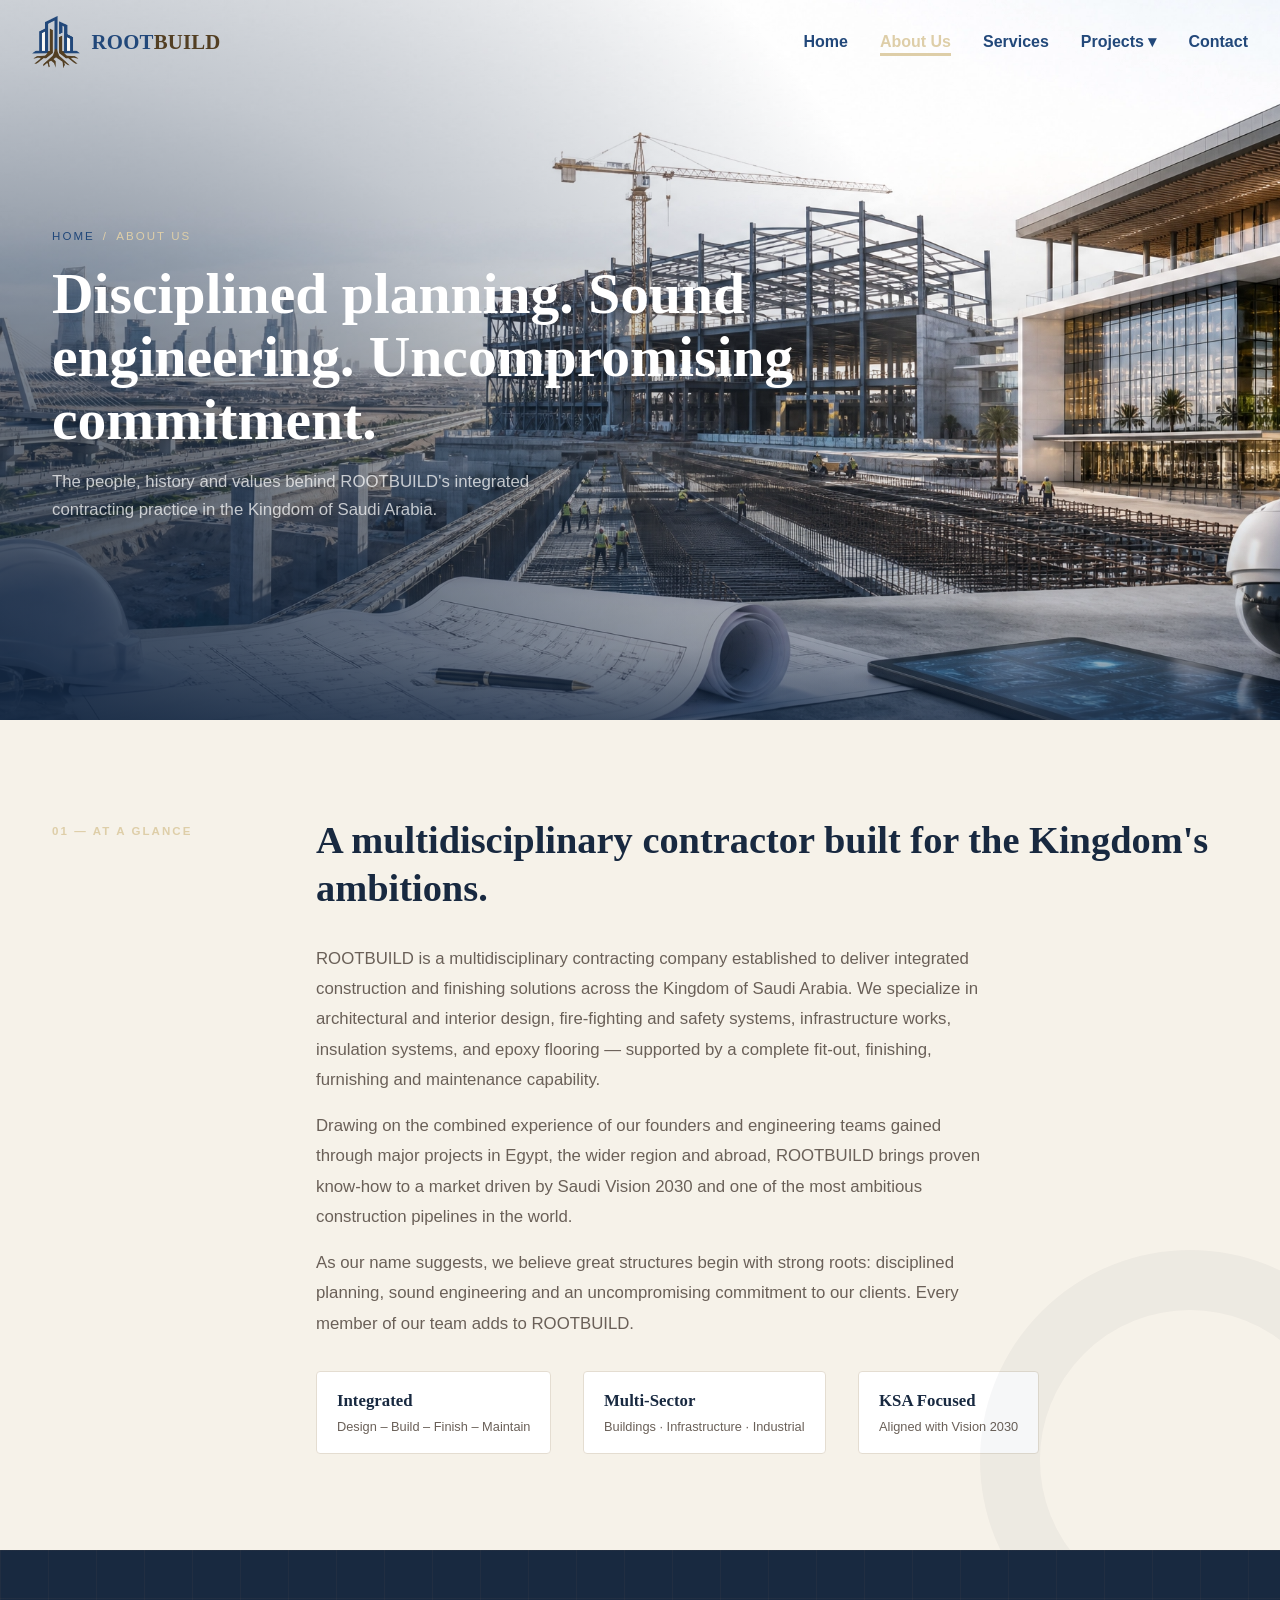
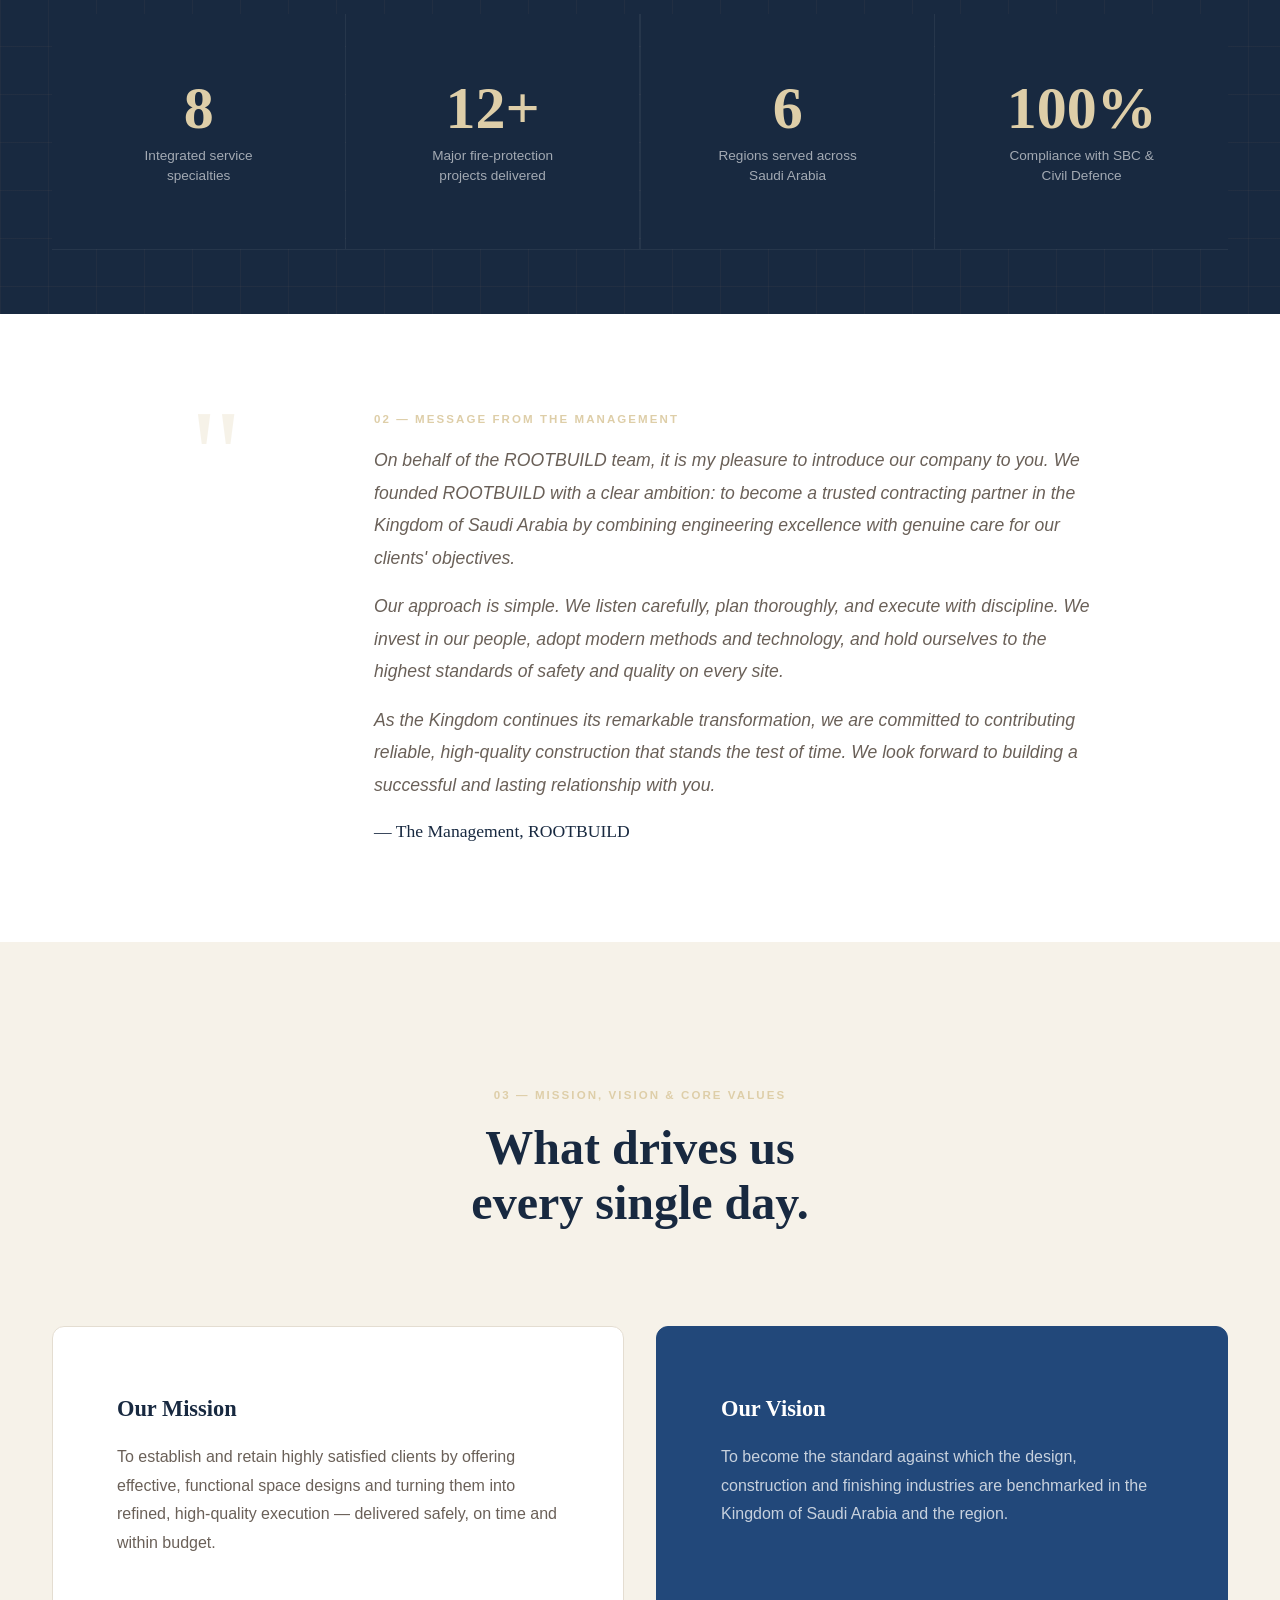
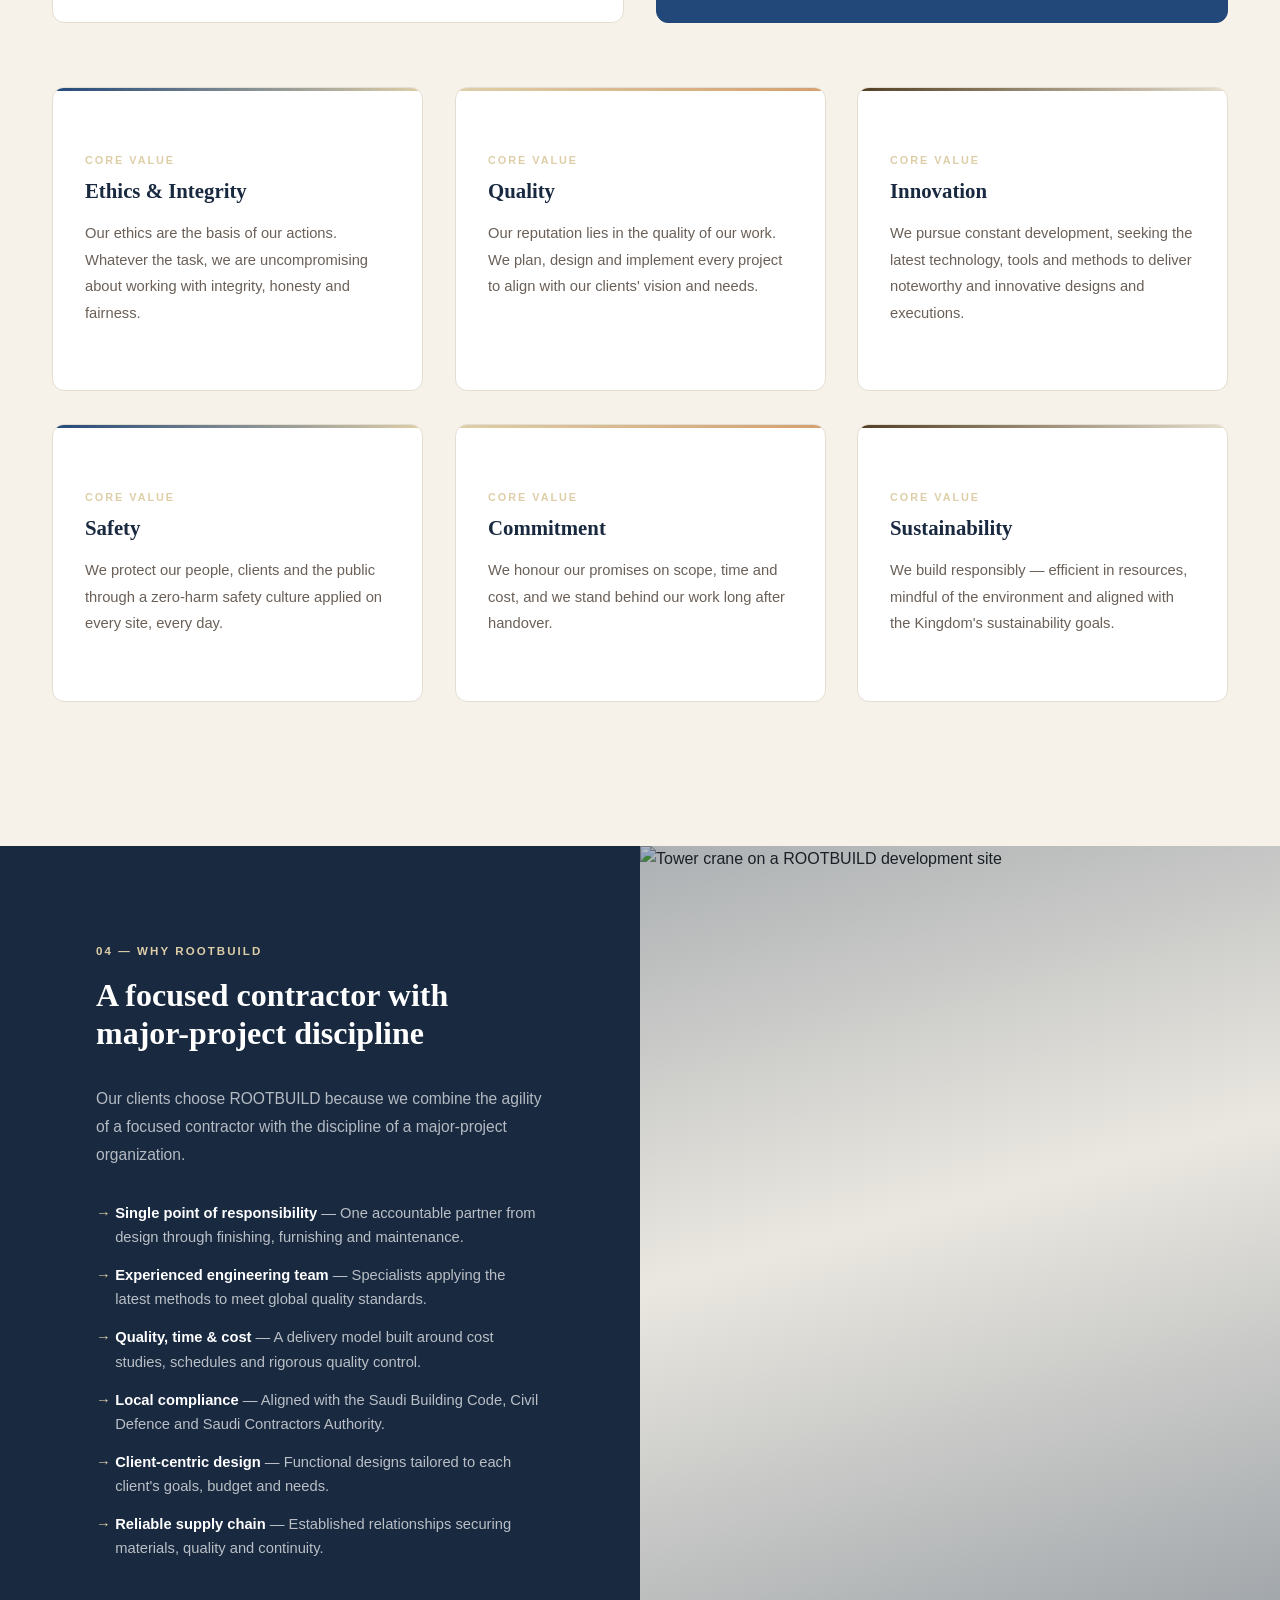
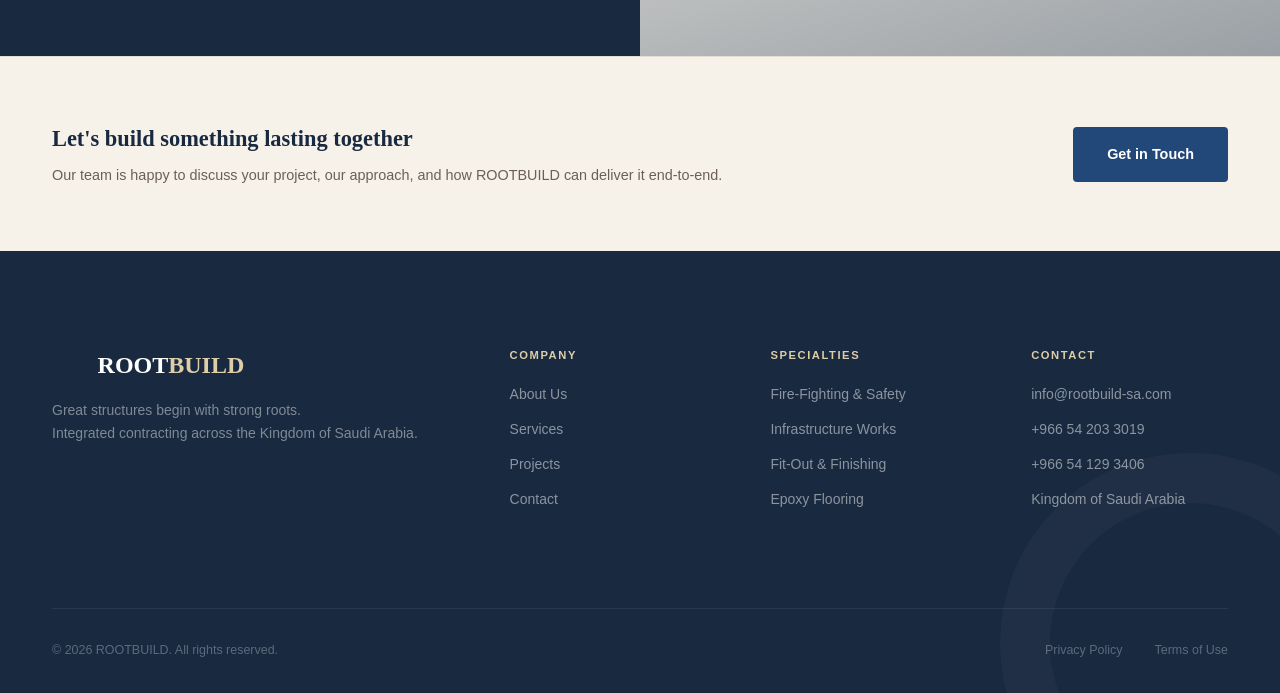
==== about.html @ d6caefc0 "first commit" ====
<!DOCTYPE html>
<html lang="en">
<head>
  <meta charset="UTF-8" />
  <meta name="viewport" content="width=device-width, initial-scale=1.0" />
  <title>About Us | ROOTBUILD — Integrated Contracting, Kingdom of Saudi Arabia</title>
  <meta name="description" content="Learn about ROOTBUILD's history, mission, vision and core values as an integrated contracting company in the Kingdom of Saudi Arabia." />
  <link rel="stylesheet" href="css/style.css" />
  <link rel="stylesheet" href="css/home.css" />
  <link rel="preconnect" href="https://fonts.googleapis.com" />
  <link rel="preconnect" href="https://fonts.gstatic.com" crossorigin />
  <link href="https://fonts.googleapis.com/css2?family=Playfair+Display:wght@400;600;700&family=DM+Sans:wght@300;400;500;600&display=swap" rel="stylesheet" />
</head>
<body>

  <!-- ============ NAVIGATION ============ -->
 <nav class="nav" id="nav">
  <div class="nav__inner">

    <a href="index.html" class="nav__logo">
      <img src="assets/logo.png" alt="ROOTBUILD" class="nav__logo-img" />
      <span class="nav__logo-word">
        ROOT<em>BUILD</em>
      </span>
    </a>

    <ul class="nav__links">
       <li><a href="index.html">Home</a></li>
       <li class="active"><a href="about.html">About Us</a></li>
      <li><a href="services.html">Services</a></li>
 <li class="nav__dropdown">
    <button type="button" class="nav__dropdown-toggle">
        Projects ▾
    </button>

    <ul class="dropdown-menu">
        <li><a href="fitout-projects.html">Finishing Works</a></li>
        <li><a href="fire-projects.html">Fire Protection Works</a></li>
        <li><a href="industrial-projects.html">Industrial Works</a></li>
        <li><a href="landscape-projects.html">Landscape Works</a></li>
    </ul>
</li>      <li><a href="contact.html">Contact</a></li>
    </ul>

    <button class="nav__hamburger" id="hamburger">
      <span></span><span></span><span></span>
    </button>

  </div>
</nav>
  <!-- PAGE BANNER -->
  <section class="page-banner">
    <div class="page-banner__bg" style="background-image:url('assets/aboutUs.png');"></div>
    <div class="page-banner__overlay"></div>
    <div class="page-banner__content">
<p class="page-banner__crumb">
    <a href="index.html">Home</a>
    <span>/</span>
    <span class="page-banner__current">About Us</span>
</p>
      <h1 class="page-banner__title">Disciplined planning. Sound engineering. Uncompromising commitment.</h1>
      <p class="page-banner__subtitle">The people, history and values behind ROOTBUILD's integrated contracting practice in the Kingdom of Saudi Arabia.</p>
    </div>
  </section>

  <!-- ABOUT US -->
  <section class="intro" id="about">
    <div class="container">
      <div class="intro__grid">
        <div class="intro__label">01 — At a Glance</div>
        <div class="intro__body">
          <h2 class="intro__heading">A multidisciplinary contractor built for the Kingdom's ambitions.</h2>
          <p class="intro__text">
            ROOTBUILD is a multidisciplinary contracting company established to deliver
            integrated construction and finishing solutions across the Kingdom of Saudi
            Arabia. We specialize in architectural and interior design, fire-fighting and
            safety systems, infrastructure works, insulation systems, and epoxy flooring —
            supported by a complete fit-out, finishing, furnishing and maintenance capability.
          </p>
          <p class="intro__text">
            Drawing on the combined experience of our founders and engineering teams gained
            through major projects in Egypt, the wider region and abroad, ROOTBUILD brings
            proven know-how to a market driven by Saudi Vision 2030 and one of the most
            ambitious construction pipelines in the world.
          </p>
          <p class="intro__text">
            As our name suggests, we believe great structures begin with strong roots:
            disciplined planning, sound engineering and an uncompromising commitment to
            our clients. Every member of our team adds to ROOTBUILD.
          </p>
          <div class="about-tags">
            <div class="about-tag reveal-on-scroll">
              <span class="about-tag__title">Integrated</span>
              <span class="about-tag__text">Design – Build – Finish – Maintain</span>
            </div>
            <div class="about-tag reveal-on-scroll">
              <span class="about-tag__title">Multi-Sector</span>
              <span class="about-tag__text">Buildings · Infrastructure · Industrial</span>
            </div>
            <div class="about-tag reveal-on-scroll">
              <span class="about-tag__title">KSA Focused</span>
              <span class="about-tag__text">Aligned with Vision 2030</span>
            </div>
          </div>
        </div>
      </div>
    </div>
  </section>

  <!-- STATS -->
  <section class="stats">
    <div class="container">
      <div class="stats__grid">
        <div class="stats__item reveal-on-scroll"><span class="stats__number">8</span><span class="stats__label">Integrated service specialties</span></div>
        <div class="stats__item reveal-on-scroll"><span class="stats__number">12+</span><span class="stats__label">Major fire-protection projects delivered</span></div>
        <div class="stats__item reveal-on-scroll"><span class="stats__number">6</span><span class="stats__label">Regions served across Saudi Arabia</span></div>
        <div class="stats__item reveal-on-scroll"><span class="stats__number">100%</span><span class="stats__label">Compliance with SBC & Civil Defence</span></div>
      </div>
    </div>
  </section>

  <!-- MESSAGE FROM MANAGEMENT -->
  <section class="message">
    <div class="container">
      <div class="message__grid">
        <div class="message__quote-mark">"</div>
        <div class="message__content">
          <p class="section-label">02 — Message from the Management</p>
          <p class="message__text">
            On behalf of the ROOTBUILD team, it is my pleasure to introduce our company to
            you. We founded ROOTBUILD with a clear ambition: to become a trusted contracting
            partner in the Kingdom of Saudi Arabia by combining engineering excellence with
            genuine care for our clients' objectives.
          </p>
          <p class="message__text">
            Our approach is simple. We listen carefully, plan thoroughly, and execute with
            discipline. We invest in our people, adopt modern methods and technology, and
            hold ourselves to the highest standards of safety and quality on every site.
          </p>
          <p class="message__text">
            As the Kingdom continues its remarkable transformation, we are committed to
            contributing reliable, high-quality construction that stands the test of time.
            We look forward to building a successful and lasting relationship with you.
          </p>
          <p class="message__signature">— The Management, ROOTBUILD</p>
        </div>
      </div>
    </div>
  </section>

  <!-- MISSION VISION VALUES -->
  <section class="pillars" id="mission">
    <div class="container">
      <div class="pillars__header">
        <p class="section-label">03 — Mission, Vision & Core Values</p>
        <h2 class="section-title">What drives us<br />every single day.</h2>
      </div>
      <div class="mv-grid">
        <div class="mv-card reveal-on-scroll">
          <h3 class="mv-card__title">Our Mission</h3>
          <p class="mv-card__text">To establish and retain highly satisfied clients by offering effective, functional space designs and turning them into refined, high-quality execution — delivered safely, on time and within budget.</p>
        </div>
        <div class="mv-card mv-card--accent reveal-on-scroll">
          <h3 class="mv-card__title">Our Vision</h3>
          <p class="mv-card__text">To become the standard against which the design, construction and finishing industries are benchmarked in the Kingdom of Saudi Arabia and the region.</p>
        </div>
      </div>
      <div class="pillars__grid pillars__grid--values">
        <article class="pillar pillar--environment reveal-on-scroll">
          <div class="pillar__tag">Core Value</div>
          <h3 class="pillar__title">Ethics & Integrity</h3>
          <p class="pillar__text">Our ethics are the basis of our actions. Whatever the task, we are uncompromising about working with integrity, honesty and fairness.</p>
        </article>
        <article class="pillar pillar--social reveal-on-scroll">
          <div class="pillar__tag">Core Value</div>
          <h3 class="pillar__title">Quality</h3>
          <p class="pillar__text">Our reputation lies in the quality of our work. We plan, design and implement every project to align with our clients' vision and needs.</p>
        </article>
        <article class="pillar pillar--governance reveal-on-scroll">
          <div class="pillar__tag">Core Value</div>
          <h3 class="pillar__title">Innovation</h3>
          <p class="pillar__text">We pursue constant development, seeking the latest technology, tools and methods to deliver noteworthy and innovative designs and executions.</p>
        </article>
        <article class="pillar pillar--environment reveal-on-scroll">
          <div class="pillar__tag">Core Value</div>
          <h3 class="pillar__title">Safety</h3>
          <p class="pillar__text">We protect our people, clients and the public through a zero-harm safety culture applied on every site, every day.</p>
        </article>
        <article class="pillar pillar--social reveal-on-scroll">
          <div class="pillar__tag">Core Value</div>
          <h3 class="pillar__title">Commitment</h3>
          <p class="pillar__text">We honour our promises on scope, time and cost, and we stand behind our work long after handover.</p>
        </article>
        <article class="pillar pillar--governance reveal-on-scroll">
          <div class="pillar__tag">Core Value</div>
          <h3 class="pillar__title">Sustainability</h3>
          <p class="pillar__text">We build responsibly — efficient in resources, mindful of the environment and aligned with the Kingdom's sustainability goals.</p>
        </article>
      </div>
    </div>
  </section>

  <!-- WHY ROOTBUILD -->
  <section class="spotlight spotlight--dark" id="why">
    <div class="spotlight__content">
      <p class="section-label">04 — Why ROOTBUILD</p>
      <h2 class="spotlight__title">A focused contractor with major-project discipline</h2>
      <p class="spotlight__text">Our clients choose ROOTBUILD because we combine the agility of a focused contractor with the discipline of a major-project organization.</p>
      <ul class="why-list">
        <li><strong>Single point of responsibility</strong> — One accountable partner from design through finishing, furnishing and maintenance.</li>
        <li><strong>Experienced engineering team</strong> — Specialists applying the latest methods to meet global quality standards.</li>
        <li><strong>Quality, time & cost</strong> — A delivery model built around cost studies, schedules and rigorous quality control.</li>
        <li><strong>Local compliance</strong> — Aligned with the Saudi Building Code, Civil Defence and Saudi Contractors Authority.</li>
        <li><strong>Client-centric design</strong> — Functional designs tailored to each client's goals, budget and needs.</li>
        <li><strong>Reliable supply chain</strong> — Established relationships securing materials, quality and continuity.</li>
      </ul>
    </div>
    <div class="spotlight__image">
      <div class="spotlight__photo">
        <img src="https://images.unsplash.com/photo-1535732759880-bbd5c7265e3f?auto=format&fit=crop&w=1200&q=80" alt="Tower crane on a ROOTBUILD development site" loading="lazy" />
      </div>
    </div>
  </section>

  <!-- CONTACT CTA -->
  <section class="contact-strip">
    <div class="container">
      <div class="contact-strip__inner">
        <div>
          <h3>Let's build something lasting together</h3>
          <p>Our team is happy to discuss your project, our approach, and how ROOTBUILD can deliver it end-to-end.</p>
        </div>
        <a href="contact.html" class="btn btn--primary">Get in Touch</a>
      </div>
    </div>
  </section>

  <!-- FOOTER -->
  <footer class="footer">
    <div class="container">
      <div class="footer__grid">
        <div class="footer__brand">
          <a href="index.html" class="footer__logo">
            <svg class="logo-mark" width="36" height="36" viewBox="0 0 40 40" fill="none" xmlns="http://www.w3.org/2000/svg" style="color:#fff">
              <path d="M20 4 L34 12 V28 L20 36 L6 28 V12 Z"/>
              <path d="M20 4 V36"/>
              <path d="M11 20 Q20 12 29 20"/>
              <path d="M14 26 Q20 30 26 26"/>
            </svg>
            <span class="footer__logo-word">ROOT<em>BUILD</em></span>
          </a>
          <p>Great structures begin with strong roots.<br />Integrated contracting across the Kingdom of Saudi Arabia.</p>
        </div>
        <div class="footer__col"><h4>Company</h4><ul>
          <li><a href="about.html">About Us</a></li><li><a href="services.html">Services</a></li>
          <li><a href="projects.html">Projects</a></li><li><a href="contact.html">Contact</a></li>
        </ul></div>
        <div class="footer__col"><h4>Specialties</h4><ul>
          <li><a href="services.html#fire-safety">Fire-Fighting &amp; Safety</a></li>
          <li><a href="services.html#infrastructure">Infrastructure Works</a></li>
          <li><a href="services.html#fit-out">Fit-Out &amp; Finishing</a></li>
          <li><a href="services.html#epoxy-flooring">Epoxy Flooring</a></li>
        </ul></div>
        <div class="footer__col"><h4>Contact</h4><ul>
          <li><a href="mailto:info@rootbuild-sa.com">info@rootbuild-sa.com</a></li>
          <li><a href="tel:+966542033019">+966 54 203 3019</a></li>
          <li><a href="tel:+966541293406">+966 54 129 3406</a></li>
          <li><a href="contact.html">Kingdom of Saudi Arabia</a></li>
        </ul></div>
      </div>
      <div class="footer__bottom">
        <p>© 2026 ROOTBUILD. All rights reserved.</p>
        <div class="footer__bottom-links"><a href="#">Privacy Policy</a><a href="#">Terms of Use</a></div>
      </div>
    </div>
  </footer>

  <script src="js/main.js"></script>
</body>
</html>
---- css/style.css ----
/* ============================================
   ROOTBUILD — STYLESHEET
   Navy #22487A | Dark Navy #112540 | Brown #533F23
   Copper #C98F64 | Warm Brown #9C825C | Cream #F6F2E9
   ============================================ */
body:has(.contact-page) .page-banner{background:none;min-height:auto;padding-top:8rem;padding-bottom:var(--space-md)}
body:has(.contact-page) .page-banner__overlay{display:none}
:root {
  --navy:#22487A; --navy-dark:#182940; --brown:#533F23;
  --copper:#DECEA8; --warm-brown:#E6DFCD; --cream:#F6F2E9;
  --color-bg:var(--cream); --color-surface:#ffffff; --color-border:#e4ddd1;
  --color-text:#1e1e1e; --color-muted:#6a6058; --color-white:#ffffff;
   --font-display:'Pliant', serif;
  --font-body:'Cairo', sans-serif;
  --space-xs:.5rem; --space-sm:1rem; --space-md:2rem; --space-lg:4rem; --space-xl:6rem; --space-2xl:9rem;
  --radius-sm:4px; --radius-md:12px; --radius-lg:24px;
  --shadow-card:0 2px 20px rgba(17,37,64,.08); --shadow-lift:0 8px 40px rgba(17,37,64,.16);
  --transition:.3s cubic-bezier(.4,0,.2,1); --max-w:1240px;
}
*,*::before,*::after{box-sizing:border-box;margin:0;padding:0}
html{scroll-behavior:smooth;font-size:16px}
body{font-family:var(--font-body);color:var(--color-text);background:var(--color-bg);line-height:1.6;-webkit-font-smoothing:antialiased}
img{display:block;max-width:100%}
a{color:inherit;text-decoration:none}
ul{list-style:none}
.container{max-width:var(--max-w);margin:0 auto;padding:0 var(--space-md)}
.section-label{font-size:.72rem;font-weight:700;letter-spacing:.18em;text-transform:uppercase;color:var(--copper);margin-bottom:var(--space-sm)}
.section-title{font-family:var(--font-display);font-size:clamp(2rem,4vw,3rem);font-weight:700;color:var(--navy-dark);line-height:1.15;margin-bottom:var(--space-md)}

.btn{display:inline-flex;align-items:center;gap:.5rem;padding:.875rem 2rem;border-radius:var(--radius-sm);font-size:.9rem;font-weight:600;transition:var(--transition);cursor:pointer;border:2px solid transparent}
.btn--primary{background:var(--navy);color:#fff;border-color:var(--navy)}
.btn--primary:hover{background:var(--navy-dark);border-color:var(--navy-dark);transform:translateY(-2px);box-shadow:var(--shadow-lift)}
.btn--outline{background:transparent;color:var(--navy-dark);border-color:var(--navy-dark)}
.btn--outline:hover{background:var(--navy-dark);color:#fff}
.btn--ghost{background:transparent;color:#fff;border-color:rgba(255,255,255,.45)}
.btn--ghost:hover{background:rgba(255,255,255,.1);border-color:rgba(255,255,255,.9)}

/* ── NAV ── */
.nav{position:fixed;top:0;left:0;right:0;z-index:1000;padding:1rem var(--space-md);color: #717e9b,box-shadow var(--transition),padding var(--transition)} 
.nav__inner{
    max-width:var(--max-w);
    margin:0 auto;

    display:flex;
    align-items:center;      /* مهم */
    justify-content:space-between;
}
.nav.scrolled{background:rgb(249 249 249 / 97%);;backdrop-filter:blur(14px);box-shadow:0 2px 24px rgba(0,0,0,.2);padding:.65rem var(--space-md)} 
/* .nav__logo{display:flex;align-items:center;gap:.6rem}
/* Real PNG logo */
.nav__logo-img{height:52px;width:auto;transition:height var(--transition)}
.nav__logoName-img{height:100px;width:auto;transition:height var(--transition)}

.nav__logo{
    display:flex;
    align-items:center;
    gap:12px;
}
.nav.scrolled .nav__logo-img{height:38px} */
.nav.scrolled .nav__links a{color:#fff}
/* SVG fallback logo-word (used in footer + pages without image) */
.nav__logo-mark{flex-shrink:0}
.nav__logo-mark path{fill:none;stroke:currentColor;stroke-width:2.2}
.nav__logo-word{font-family:var(--font-display);font-size:1.3rem;font-weight:700;color:var(--navy);letter-spacing:.01em;line-height:1}
.nav__logo-word em{font-style:normal;color:var(--brown)}
.nav.scrolled .nav__logo-word{font-size:1.1rem}
.nav__links{
    display:flex;
    align-items:center;      /* مهم */
    gap:2rem;
    margin:0;
    padding:0;
    list-style:none;
}
.nav__links li{
    display:flex;
    align-items:center;
}
.nav__links a{
    color:var(--navy);
    font-size:1rem;
    font-weight:700;
    line-height:1;          /* يمنع نزول النص */
    display:inline-flex;
    align-items:center;
    height:100%;
}
.nav__links a{
    position:relative;
    color:var(--navy);
    font-size:1rem;
    font-weight:700;
    line-height:1;
    display:inline-flex;
    align-items:center;
    text-decoration:none;
}

.nav__links a::after{
    content:'';
    position:absolute;
    left:0;
    bottom:-6px;
    width:0;
    height:3px;
    background:var(--copper);
    transition:width .3s ease;
}

/* Active page only */
.nav__links li.active a{
    color:var(--copper);
}

.nav__links li.active a::after{
    width:100%;
}

/* Hover without underline */
.nav__links a:hover{
    color:var(--copper);
}
.nav__hamburger{display:none;flex-direction:column;gap:5px;background:none;border:none;cursor:pointer;padding:4px}
.nav__hamburger span{display:block;width:24px;height:2px;background:#fff;border-radius:2px;transition:var(--transition)}
.nav__links--open{display:flex !important;flex-direction:column;position:absolute;top:100%;left:0;right:0;background:rgba(17,37,64,.98);padding:var(--space-md);gap:var(--space-sm)}
.nav__dropdown {
    position: relative;
}

.nav__dropdown-toggle {
  background: transparent;
    border: none;
    cursor: pointer;
    font: inherit;
    color: var(--navy);
    font-weight: 700;
}

.dropdown-menu {
    position: absolute;
    top: 100%;
    left: 0;
    min-width: 240px;
    background: #fff;
    list-style: none;
    padding: .5rem 0;
    margin: 0;
    border-radius: 8px;
    box-shadow: 0 10px 30px rgba(0,0,0,.12);

    opacity: 0;
    visibility: hidden;
    transform: translateY(10px);
    transition: .3s;
}

.dropdown-menu li a {
    display: block;
    width: 100%;
    padding: .8rem 1.2rem;
    box-sizing: border-box;
    color: var(--navy);
}

.dropdown-menu li a:hover {
    background: #f5f5f5;
}
/* ── HERO — fills full viewport height ── */
.hero{
  position:relative;
  height:100vh;           /* fill entire screen */
  min-height:600px;
  display:flex;
  align-items:center;
  overflow:hidden;
  background:var(--navy-dark);
}
.hero__bg-img{
  position:absolute;
  inset:0;
  background-position:center;
  background-size:cover;
  background-repeat:no-repeat;
  /* subtle Ken-Burns */
  animation:heroPan 22s ease-in-out infinite alternate;
}
@keyframes heroPan{
  from{transform:scale(1.06) translate(0,0)}
  to  {transform:scale(1.06) translate(-1.5%,-0.8%)}
}
.hero__overlay{
  position:absolute;
  inset:0;
  background:
    linear-gradient(105deg,rgba(17,37,64,.93) 0%,rgba(17,37,64,.62) 52%,rgba(17,37,64,.28) 100%),
    linear-gradient(to top,rgba(17,37,64,.82) 0%,transparent 44%);
}
/* company logo image centred-top above title */
.hero__logo{
  display:block;
  height:90px;
  width:auto;
  filter:brightness(0) invert(1);
  margin-bottom:var(--space-md);
  /* gentle entrance */
  animation:fadeInDown .9s .1s both;
}
.hero__content{
  position:relative;
  z-index:2;
  max-width:var(--max-w);
  margin:0 auto;
  padding:0 var(--space-md);
  padding-top:6rem;   /* offset for fixed nav */
  width:100%;
}
.hero__breadcrumb{font-size:.72rem;letter-spacing:.15em;text-transform:uppercase;color:var(--copper);margin-bottom:var(--space-md);animation:fadeInDown .7s .25s both}
.hero__title{font-family:var(--font-display);font-size:clamp(2.8rem,6.5vw,5.6rem);font-weight:700;color:#fff;line-height:1.06;margin-bottom:var(--space-md);animation:fadeInDown .7s .4s both}
.hero__title em{font-style:normal;color:var(--copper);display:block}
.hero__subtitle{font-size:1.1rem;color:rgba(255,255,255,.72);max-width:560px;line-height:1.78;margin-bottom:var(--space-lg);animation:fadeInDown .7s .55s both}
.hero__cta{display:inline-flex;align-items:center;gap:.75rem;padding:1rem 2.25rem;background:var(--copper);color:var(--navy-dark);font-weight:700;font-size:.9rem;border-radius:var(--radius-sm);transition:var(--transition);animation:fadeInDown .7s .68s both}
.hero__cta:hover{background:#d4a070;transform:translateY(-2px);box-shadow:0 8px 32px rgba(201,143,100,.4)}
.hero__scroll-indicator{position:absolute;bottom:2.5rem;left:var(--space-md);display:flex;flex-direction:column;align-items:center;gap:.75rem;color:rgba(255,255,255,.3);font-size:.62rem;letter-spacing:.18em;text-transform:uppercase}
.hero__scroll-line{width:1px;height:52px;background:linear-gradient(to bottom,var(--copper),transparent);animation:scrollPulse 2.2s ease-in-out infinite}

/* ── PAGE BANNER (sub-pages) ── */
.page-banner{
    position:relative;
    min-height:80vh;
    display:flex;
    align-items:center;      /* وسط رأسي */
    justify-content:center;  /* وسط أفقي */
    overflow:hidden;
    background:var(--navy-dark);
    padding-top:6rem;
}
.page-banner__bg{position:absolute;
      align-items:center;
inset:0;background-position:center;background-size:cover;background-repeat:no-repeat}
.page-banner__overlay{
  position:absolute;
  inset:0;
  background:
        radial-gradient(
            circle at bottom left,
            rgba(17,37,64,.85) 0%,
            rgba(17,37,64,.55) 25%,
            rgba(17,37,64,.25) 45%,
            transparent 70%
     ),
    linear-gradient(
        to top,
        rgba(17,37,64,.70) 0%,
        rgba(17,37,64,.30) 10%,
        transparent 35%
    );
        
}
.page-banner__overlay_Services{
  position:absolute;
  inset:0;
  background:
        radial-gradient(
            circle at bottom left,
            rgba(17,37,64,.85) 0%,
            rgba(17,37,64,.55) 25%,
            rgba(17,37,64,.25) 45%,
            transparent 70%
     ),
   linear-gradient(
        to bottom,
        #fff 5%,
        rgba(255,255,255,.9) 15%,
        rgba(255,255,255,.4) 35%,
        transparent 60%
    );
        
}
.page-banner__content{
  color:var(--copper);
  position:relative;z-index:2;max-width:var(--max-w);margin:0 auto;padding:0 var(--space-md) var(--space-lg);width:100%}
.page-banner__crumb{
    font-size:.72rem;
    letter-spacing:.18em;
    text-transform:uppercase;
    color:var(--copper);
    margin-bottom:var(--space-sm);
    display:flex;
    justify-content:start;
    align-items:start;
    gap:.5rem;
}.page-banner__crumb a{color:var(--navy);transition:var(--transition)}
.page-banner__crumb a:hover{color:var(--copper)}
.page-banner__title{font-family:var(--font-display);font-size:clamp(2.2rem,5vw,3.6rem);font-weight:700;color:#fff;line-height:1.1;max-width:760px}
.page-banner__subtitle{font-size:1.05rem;color:rgba(255,255,255,.72);max-width:560px;margin-top:var(--space-sm);line-height:1.7}
.page-banner__content .btn,
.page-banner__buttons {
  display: flex;
  flex-wrap: wrap;
  gap: 1rem; /* space between buttons */
}
/* ── ABOUT / INTRO ── */
.intro{padding:var(--space-xl) 0;background:var(--cream);position:relative;overflow:hidden}
.intro::after{content:'';position:absolute;right:-120px;bottom:-120px;width:420px;height:420px;border-radius:50%;border:60px solid var(--navy-dark);opacity:.035;pointer-events:none}
.intro__grid{display:grid;grid-template-columns:200px 1fr;gap:var(--space-lg);align-items:start}
.intro__label{font-size:.72rem;font-weight:700;letter-spacing:.18em;text-transform:uppercase;color:var(--copper);padding-top:.35rem}
.intro__heading{font-family:var(--font-display);font-size:clamp(1.6rem,3vw,2.4rem);color:var(--navy-dark);line-height:1.25;margin-bottom:var(--space-md)}
.intro__text{color:var(--color-muted);font-size:1.05rem;line-height:1.8;margin-bottom:var(--space-sm);max-width:680px}
.about-tags{display:flex;gap:var(--space-md);flex-wrap:wrap;margin-top:var(--space-md)}
.about-tag{display:flex;flex-direction:column;gap:2px;padding:1rem 1.25rem;background:#fff;border:1px solid var(--color-border);border-radius:var(--radius-sm);min-width:180px}
.about-tag__title{font-family:var(--font-display);font-size:1.05rem;color:var(--navy-dark);font-weight:700}
.about-tag__text{font-size:.8rem;color:var(--color-muted)}
.view-all-link{display:inline-flex;align-items:center;gap:.5rem;margin-top:var(--space-lg);font-weight:600;color:var(--navy-dark);font-size:.92rem}
.view-all-link span{transition:var(--transition)}
.view-all-link:hover span{transform:translateX(4px)}

/* ── STATS ── */
.stats{background:var(--navy-dark);padding:var(--space-lg) 0;position:relative;overflow:hidden}
.stats::before{content:'';position:absolute;inset:0;background-image:linear-gradient(rgba(201,143,100,.05) 1px,transparent 1px),linear-gradient(90deg,rgba(201,143,100,.05) 1px,transparent 1px);background-size:48px 48px}
.stats__grid{display:grid;grid-template-columns:repeat(4,1fr);gap:1px;background:rgba(255,255,255,.06);position:relative}
.stats__item{background:var(--navy-dark);padding:var(--space-lg) var(--space-md);text-align:center;display:flex;flex-direction:column;gap:var(--space-xs);transition:background var(--transition)}
.stats__item:hover{background:var(--navy)}
.stats__number{font-family:var(--font-display);font-size:clamp(2.5rem,5vw,3.75rem);font-weight:700;color:var(--copper);line-height:1}
.stats__label{font-size:.85rem;color:rgba(255,255,255,.6);line-height:1.45;max-width:170px;margin:0 auto}

/* ── MESSAGE ── */
.message{padding:var(--space-xl) 0;background:#fff}
.message__grid{display:grid;grid-template-columns:120px 1fr;gap:var(--space-lg);max-width:900px;margin:0 auto}
.message__quote-mark{font-family:var(--font-display);font-size:8rem;color:var(--copper);opacity:.25;line-height:.7}
.message__text{font-size:1.1rem;color:var(--color-muted);line-height:1.85;margin-bottom:var(--space-sm);font-style:italic}
.message__signature{font-family:var(--font-display);font-size:1.1rem;color:var(--navy-dark);margin-top:var(--space-sm)}

/* ── PILLARS / VALUES ── */
.pillars{padding:var(--space-2xl) 0;background:var(--cream)}
.pillars__header{text-align:center;margin-bottom:var(--space-xl);max-width:760px;margin-left:auto;margin-right:auto}
.services__intro{font-size:1.05rem;color:var(--color-muted);max-width:680px;margin:0 auto;line-height:1.8}
.mv-grid{display:grid;grid-template-columns:1fr 1fr;gap:var(--space-md);margin-bottom:var(--space-lg)}
.mv-card{background:#fff;border-radius:var(--radius-md);padding:var(--space-lg);border:1px solid var(--color-border)}
.mv-card--accent{background:var(--navy);border-color:var(--navy)}
.mv-card--accent .mv-card__title,.mv-card--accent .mv-card__text{color:#fff}
.mv-card--accent .mv-card__text{color:rgba(255,255,255,.75)}
.mv-card__title{font-family:var(--font-display);font-size:1.4rem;color:var(--navy-dark);margin-bottom:var(--space-sm)}
.mv-card__text{color:var(--color-muted);font-size:1rem;line-height:1.8}
.pillars__grid{display:grid;grid-template-columns:repeat(3,1fr);gap:var(--space-md)}
.pillars__grid--values{margin-top:var(--space-md)}
.pillar{background:var(--color-surface);border-radius:var(--radius-md);padding:var(--space-lg) var(--space-md);border:1px solid var(--color-border);transition:transform var(--transition),box-shadow var(--transition);display:flex;flex-direction:column;position:relative;overflow:hidden}
.pillar::before{content:'';position:absolute;top:0;left:0;right:0;height:3px}
.pillar--environment::before{background:linear-gradient(90deg,var(--navy),var(--copper))}
.pillar--social::before{background:linear-gradient(90deg,var(--copper),#d4a070)}
.pillar--governance::before{background:linear-gradient(90deg,var(--brown),var(--warm-brown))}
.pillar:hover{transform:translateY(-6px);box-shadow:var(--shadow-lift)}
.pillar__tag{font-size:.68rem;font-weight:700;letter-spacing:.18em;text-transform:uppercase;margin-bottom:var(--space-xs);color:var(--copper)}
.pillar__title{font-family:var(--font-display);font-size:1.3rem;color:var(--navy-dark);line-height:1.3;margin-bottom:var(--space-sm)}
.pillar__text{font-size:.92rem;color:var(--color-muted);line-height:1.8}

/* ── SPOTLIGHT ── */
.spotlight{display:grid;grid-template-columns:1fr 1fr;min-height:560px}
.spotlight--dark .spotlight__content{background:var(--navy-dark)}
.spotlight--dark .section-label{color:var(--copper)}
.spotlight--dark .spotlight__title{color:#fff}
.spotlight--dark .spotlight__text{color:rgba(255,255,255,.68)}
.spotlight__content{padding:var(--space-xl);display:flex;flex-direction:column;justify-content:center;background:var(--cream)}
.spotlight__title{font-family:var(--font-display);font-size:clamp(1.5rem,2.5vw,2.1rem);color:var(--navy-dark);line-height:1.2;margin-bottom:var(--space-md)}
.spotlight__text{font-size:.975rem;color:var(--color-muted);line-height:1.8;margin-bottom:var(--space-sm);max-width:520px}
.spotlight__badges{display:flex;flex-wrap:wrap;gap:var(--space-xs);margin-top:var(--space-md)}
.badge{padding:.4rem .9rem;background:rgba(34,72,122,.08);color:var(--navy);font-size:.72rem;font-weight:700;border-radius:100px;border:1px solid rgba(34,72,122,.2)}
.spotlight__image{position:relative;overflow:hidden;min-height:400px}
.spotlight__photo{width:100%;height:100%;min-height:400px;position:relative}
.spotlight__photo img{width:100%;height:100%;object-fit:cover;display:block;min-height:400px}
.spotlight__photo::after{content:'';position:absolute;inset:0;background:linear-gradient(165deg,rgba(17,37,64,.32) 0%,rgba(17,37,64,.05) 45%,rgba(17,37,64,.4) 100%)}
.why-list{display:flex;flex-direction:column;gap:.85rem;margin-top:var(--space-sm)}
.why-list li{color:rgba(255,255,255,.7);font-size:.92rem;line-height:1.65;padding-left:1.2rem;position:relative}
.why-list li::before{content:'→';position:absolute;left:0;color:var(--copper)}
.why-list li strong{color:#fff}

/* ── SERVICES (home teaser) ── */
.services{padding:var(--space-2xl) 0;background:#fff}
.svc-teaser-grid{display:grid;grid-template-columns:repeat(4,1fr);gap:var(--space-sm)}
.svc-teaser{background:var(--cream);border-radius:var(--radius-md);padding:var(--space-md);border:1px solid var(--color-border);transition:var(--transition);display:block}
.svc-teaser:hover{transform:translateY(-4px);box-shadow:var(--shadow-card);border-color:var(--copper)}
.svc-teaser__num{font-family:var(--font-display);font-size:1.5rem;color:var(--copper);font-weight:700;display:block;margin-bottom:.5rem}
.svc-teaser__title{font-family:var(--font-display);font-size:1.02rem;color:var(--navy-dark);line-height:1.3;margin-bottom:.4rem}
.svc-teaser__text{font-size:.82rem;color:var(--color-muted);line-height:1.6}

/* ── SERVICES PAGE full grid ── */
.services__grid{display:grid;grid-template-columns:repeat(4,1fr);gap:var(--space-sm)}
.svc-card{background:var(--cream);border-radius:var(--radius-md);padding:var(--space-md);border:1px solid var(--color-border);transition:var(--transition);display:flex;flex-direction:column;gap:.6rem}
.svc-card:hover{transform:translateY(-4px);box-shadow:var(--shadow-card);border-color:var(--copper)}
.svc-card__num{font-family:var(--font-display);font-size:1.6rem;color:var(--copper);font-weight:700;line-height:1}
.svc-card__title{font-family:var(--font-display);font-size:1.05rem;color:var(--navy-dark);line-height:1.3}
.svc-card__text{font-size:.85rem;color:var(--color-muted);line-height:1.65}
.svc-card__list{display:flex;flex-direction:column;gap:.3rem;margin-top:.3rem}
.svc-card__list li{font-size:.78rem;color:var(--brown);padding-left:.9rem;position:relative;line-height:1.5}
.svc-card__list li::before{content:'•';position:absolute;left:0;color:var(--copper)}

/* ── APPROACH ── */
.approach{padding:var(--space-2xl) 0;background:var(--cream)}
.approach__steps{display:grid;grid-template-columns:repeat(6,1fr);gap:var(--space-xs)}
.approach__step{background:#fff;border-radius:var(--radius-md);padding:var(--space-md) var(--space-sm);border:1px solid var(--color-border);text-align:center;display:flex;flex-direction:column;align-items:center;gap:.5rem;position:relative}
.approach__step:not(:last-child)::after{content:'→';position:absolute;right:-14px;top:50%;transform:translateY(-50%);color:var(--copper);font-size:.9rem;z-index:1}
.approach__num{width:42px;height:42px;border-radius:50%;background:var(--navy);color:var(--copper);font-family:var(--font-display);font-size:1.3rem;font-weight:700;display:flex;align-items:center;justify-content:center}
.approach__title{font-family:var(--font-display);font-size:1rem;color:var(--navy-dark)}
.approach__text{font-size:.78rem;color:var(--color-muted);line-height:1.55}

/* ── QHSE ── */
.qhse-grid{display:flex;flex-direction:column;gap:var(--space-sm);margin-top:var(--space-md)}
.qhse-item{padding:var(--space-sm) var(--space-md);background:rgba(34,72,122,.04);border-left:3px solid var(--copper);border-radius:4px}
.qhse-item h4{font-family:var(--font-display);font-size:1rem;color:var(--navy-dark);margin-bottom:.3rem}
.qhse-item p{font-size:.85rem;color:var(--color-muted);line-height:1.6}
/* ── PROJECTS ── */
.projects{
  position:relative;
  padding:var(--space-2xl) 0;
background-image:url("../assets/residential_project.png");
  background-size:cover;
  background-position:center;
  background-attachment:scroll;
  overflow:hidden;
}
.projects::before{
  content:'';
  position:absolute;
  inset:0;
  background:rgba(17,37,64,.55); /* darkens photo so white cards pop */
  z-index:0;
}
.projects .container{position:relative;z-index:1}
.projects .section-label{color:var(--copper)}
.projects .section-title{color:#fff}

.projects__grid{display:grid;grid-template-columns:repeat(3,1fr);gap:var(--space-sm)}
.project-card{background:var(--color-white);border-radius:var(--radius-md);padding:var(--space-md);border:1px solid var(--color-border);transition:var(--transition)}
.project-card:hover{box-shadow:var(--shadow-card);transform:translateY(-3px);border-color:var(--copper)}
.project-card__num{font-family:var(--font-display);color:var(--copper);font-size:1.1rem;font-weight:700}
.project-card h4{font-family:var(--font-display);font-size:1.05rem;color:var(--navy-dark);margin:.3rem 0}
.project-card__client{font-size:.78rem;color:var(--navy);font-weight:600;margin-bottom:.4rem}
.project-card__scope{font-size:.82rem;color:var(--color-muted);line-height:1.6}

/* ── FEATURED CARDS (home) ── */
.feat-grid{display:grid;grid-template-columns:repeat(3,1fr);gap:var(--space-sm)}
.feat-card{position:relative;border-radius:var(--radius-md);overflow:hidden;aspect-ratio:4/5;display:block;background:var(--navy-dark)}
.feat-card img{width:100%;height:100%;object-fit:cover;transition:transform .6s cubic-bezier(.4,0,.2,1)}
.feat-card:hover img{transform:scale(1.06)}
.feat-card::after{content:'';position:absolute;inset:0;background:linear-gradient(to top,rgba(17,37,64,.92) 0%,rgba(17,37,64,.15) 55%,rgba(17,37,64,.05) 100%)}
.feat-card__body{position:absolute;left:0;right:0;bottom:0;padding:var(--space-md);z-index:1}
.feat-card__tag{display:inline-block;font-size:.65rem;font-weight:700;letter-spacing:.14em;text-transform:uppercase;color:var(--copper);margin-bottom:.4rem}
.feat-card__title{font-family:var(--font-display);font-size:1.2rem;color:#fff;line-height:1.25;margin-bottom:.25rem}
.feat-card__loc{font-size:.78rem;color:rgba(255,255,255,.65)}
/* ── GALLERY ── */
.gallery { padding: var(--space-2xl) 0; background: var(--cream); }
.gallery--dark {
  color: var(--color-text);
  padding: 3rem 0;
  background: var(--cream);
}
.gallery--dark .pillars__header {
  text-align: center;
}
.gallery--dark .section-label {
  display: block;
  text-align: center;
}
.gallery--dark .section-title {
  width: max-content;
  max-width: 100%;
  margin-left: auto;
  margin-right: auto;
  color: var(--navy-dark);
}
.gallery--dark .services__intro {
  margin-left: auto;
  margin-right: auto;
  color: var(--color-muted);
}

.gallery .container {
  max-width: 2000px;
  margin: 0 auto;
  color: inherit;
  padding: 0 var(--space-lg, 12px);
  box-sizing: border-box;
}
/* Masonry-style columns — no fixed heights, no span classes needed */
.gallery__grid {
  columns: 4;
  column-gap: 8px;
}

.gallery__item {
  position: relative;
  overflow: hidden;
  border-radius: var(--radius-md);
  margin-bottom: 8px;
  break-inside: avoid;
  display: block;
  background: #0d1b2e;
}

.gallery__item img {
  width: 100%;
  height: auto;
  display: block;
  transition: transform .6s cubic-bezier(.4,0,.2,1);
}
.gallery__item:hover img { transform: scale(1.04); }

.gallery__item-caption {
  position: absolute; left: 0; right: 0; bottom: 0;
  padding: 1rem 1.1rem;
  background: linear-gradient(to top, rgba(17,37,64,.92), transparent);
  color: #fff; font-size: .82rem; font-weight: 600;
  opacity: 0; transform: translateY(8px);
  transition: var(--transition);
}
.gallery__item:hover .gallery__item-caption {
  opacity: 1; transform: translateY(0);
}
/* ── Gallary for projects page ── */
/* ── HORIZONTAL AUTO-SCROLL GALLERY ROWS (home) ── */
.gallery__rows{display:flex;flex-direction:column;gap:var(--space-lg)}
.gallery__row-title{font-family:var(--font-display);font-size:1.9rem;font-weight:700;color:var(--navy-dark);margin-bottom:.4rem;padding:0 var(--space-md)}
.gallery__row-desc{font-size:1rem;color:var(--color-muted);margin-bottom:1.2rem;padding:0 var(--space-md);max-width:560px;line-height:1.6}
.gallery__row-more{display:inline-flex;align-items:center;gap:.4rem;margin:1rem var(--space-md) 0;font-weight:700;font-size:.9rem;color:var(--navy-dark)}
.gallery__row-more span{transition:var(--transition)}
.gallery__row-more:hover{color:var(--copper)}
.gallery__row-more:hover span{transform:translateX(4px)}.gallery__track-wrap{width:100%;overflow:hidden;cursor:grab;-webkit-user-select:none;user-select:none}
.gallery__track-wrap:active{cursor:grabbing}
.gallery__track{display:flex;gap:12px;width:max-content;animation:galleryScroll var(--dur,30s) linear infinite;will-change:transform}
.gallery__row--reverse .gallery__track{animation-direction:reverse}
.gallery__track-wrap:hover .gallery__track{animation-play-state:paused}
@keyframes galleryScroll{from{transform:translateX(0)}to{transform:translateX(-50%)}}
.gallery__track .gallery__item{flex-shrink:0;width:300px;height:210px;margin-bottom:0}
.gallery__track .gallery__item img{width:100%;height:100%;object-fit:cover}
@media(max-width:768px){.gallery__track .gallery__item{width:240px;height:170px}}
@media(max-width:480px){.gallery__track .gallery__item{width:200px;height:150px}}
/* ── PROJECTS SPLIT LAYOUT (images | text list) ── */
.projects-split{padding:var(--space-2xl) 0;background:#fff}
.projects-split__grid{
  display:grid;
  grid-template-columns:1fr 1fr;
  gap:var(--space-lg);
  align-items:start;
}

/* LEFT — images */
.projects-split__images{
  display:flex;
  flex-direction:column;
  gap:var(--space-sm);
  position:sticky;
  top:6rem;
  max-height:calc(100vh - 8rem);
  overflow-y:auto;
  padding-right:.5rem;
  scrollbar-width:thin;
  scrollbar-color:var(--copper) transparent;
}
.projects-split__images::-webkit-scrollbar{width:6px}
.projects-split__images::-webkit-scrollbar-thumb{background:var(--copper);border-radius:10px}

.projects-split__img-wrap{
  border-radius:var(--radius-md);
  overflow:hidden;
  aspect-ratio:4/3;
  background:var(--navy-dark);
  flex-shrink:0;
}
.projects-split__img-wrap img{
  width:100%;height:100%;object-fit:cover;
  transition:transform .5s ease;
}
.projects-split__img-wrap:hover img{transform:scale(1.05)}

/* RIGHT — text list */
.projects-split__list{
  display:flex;
  flex-direction:column;
}

.project-list-item{
  display:flex;
  gap:var(--space-md);
  padding:var(--space-md) 0;
  border-bottom:1px solid var(--color-border);
  transition:var(--transition);
}
.project-list-item:first-child{padding-top:0}
.project-list-item:hover{padding-left:.4rem}

.project-list-item__num{
  font-family:var(--font-display);
  font-size:1.1rem;
  font-weight:700;
  color:var(--copper);
  flex-shrink:0;
  min-width:2rem;
}

.project-list-item__body h3{
  font-family:var(--font-display);
  font-size:1.15rem;
  color:var(--navy-dark);
  line-height:1.3;
  margin-bottom:.35rem;
}
.project-list-item__body h3 em{
  font-style:normal;
  font-size:.85rem;
  color:var(--color-muted);
  font-weight:500;
}
.project-list-item__body p{
  font-size:.9rem;
  color:var(--color-muted);
  line-height:1.65;
  margin-bottom:.5rem;
}
.project-list-item__loc{
  display:inline-block;
  font-size:.7rem;
  font-weight:700;
  letter-spacing:.1em;
  text-transform:uppercase;
  color:var(--navy);
}


@media(max-width:1024px){
  .projects-split__grid{grid-template-columns:1fr}
  .projects-split__images{
    position:static;
    max-height:none;
    flex-direction:row;
    overflow-x:auto;
    overflow-y:visible;
    padding-bottom:.5rem;
  }
  .projects-split__img-wrap{
    flex:0 0 260px;
    aspect-ratio:4/3;
  }
}

/* ── CERTIFICATIONS ── */
.certifications{padding:var(--space-xl) 0;background:var(--color-surface);border-top:1px solid var(--color-border);border-bottom:1px solid var(--color-border)}
.certifications__grid{display:flex;justify-content:center;flex-wrap:wrap;gap:var(--space-md);margin-top:var(--space-lg)}
.cert-item{text-align:center;display:flex;flex-direction:column;align-items:center;gap:var(--space-xs);padding:var(--space-md);border:1px solid var(--color-border);border-radius:var(--radius-md);min-width:140px;transition:var(--transition)}
.cert-item:hover{border-color:var(--navy);box-shadow:var(--shadow-card);transform:translateY(-3px)}
.cert-item__logo{width:80px;height:80px;background:var(--navy-dark);color:var(--copper);border-radius:var(--radius-md);display:flex;align-items:center;justify-content:center;font-family:var(--font-display);font-weight:700;font-size:.82rem;line-height:1.2;text-align:center;padding:.5rem}
.cert-item p{font-size:.78rem;color:var(--color-muted);max-width:130px;line-height:1.4}

/* ── COMPLIANCE BAND ── */
.report-cta{padding:var(--space-xl) 0;background:var(--navy);position:relative;overflow:hidden}
.report-cta::before{content:'';position:absolute;inset:0;background-image:radial-gradient(rgba(201,143,100,.12) 1.5px,transparent 1.5px);background-size:26px 26px;opacity:.5}
.report-cta__inner{display:grid;grid-template-columns:1fr auto;gap:var(--space-xl);align-items:center;position:relative}
.report-cta__text .section-label{color:var(--copper)}
.report-cta__text h2{font-family:var(--font-display);font-size:clamp(2rem,4vw,3rem);color:#fff;line-height:1.15;margin-bottom:var(--space-sm)}
.report-cta__text p{color:rgba(255,255,255,.68);font-size:1rem;line-height:1.7;max-width:520px;margin-bottom:var(--space-md)}
.report-cover{width:180px;height:240px;position:relative;transform:perspective(800px) rotateY(-12deg);transition:transform var(--transition);flex-shrink:0}
.report-cover:hover{transform:perspective(800px) rotateY(-5deg) translateY(-8px)}
.report-cover__spine{position:absolute;left:0;top:0;bottom:0;width:18px;background:var(--navy-dark);border-radius:2px 0 0 2px}
.report-cover__face{position:absolute;left:18px;top:0;right:0;bottom:0;background:linear-gradient(150deg,#1a3560,var(--navy-dark));border-radius:0 4px 4px 0;padding:var(--space-md);display:flex;flex-direction:column;border:1px solid rgba(201,143,100,.3);box-shadow:6px 6px 32px rgba(0,0,0,.45);overflow:hidden}
.report-cover__face::after{content:'R';position:absolute;bottom:-6px;right:6px;font-family:var(--font-display);font-size:5.5rem;font-weight:700;color:#fff;opacity:.06;line-height:1}
.report-cover__year{font-size:.72rem;color:var(--copper);letter-spacing:.12em;font-weight:600}
.report-cover__title{font-family:var(--font-display);font-size:1.7rem;color:#fff;line-height:1.1;margin-top:auto;margin-bottom:var(--space-xs)}
.report-cover__company{font-size:.65rem;color:var(--copper);letter-spacing:.18em;text-transform:uppercase;font-weight:700}

/* ── CONTACT STRIP ── */
.contact-strip{background:var(--cream);padding:var(--space-lg) 0;border-top:1px solid var(--color-border)}
.contact-strip__inner{display:flex;align-items:center;justify-content:space-between;gap:var(--space-md);flex-wrap:wrap}
.contact-strip h3{font-family:var(--font-display);font-size:1.4rem;color:var(--navy-dark);margin-bottom:.4rem}
.contact-strip p{color:var(--color-muted);font-size:.9rem}

/* ── CONTACT PAGE ── */
.contact-page{padding:var(--space-2xl) 0;background:#fff}
.contact-header{
    text-align:left;
    margin-bottom: var(--space-xl);
}

.contact-header .section-title{
    margin-bottom: 1.5rem;
}

.contact-header .contact-card__title{
    max-width: 800px;
}
.contact-page__grid{
      margin-top: 80px;
display:grid;grid-template-columns:1fr 1.2fr;gap:var(--space-xl);align-items:start}
.contact-card{display:flex;gap:1rem;padding:var(--space-md) 0;border-bottom:1px solid var(--color-border)}
.contact-card:last-child{border-bottom:none}
.contact-card__icon{flex-shrink:0;width:48px;height:48px;border-radius:var(--radius-sm);background:rgba(34,72,122,.08);display:flex;align-items:center;justify-content:center;color:var(--navy);font-size:1.3rem}
.contact-card__title{font-family:var(--font-display);font-size:1.02rem;color:var(--navy-dark);margin-bottom:.3rem}
.contact-card__detail{font-size:.92rem;color:var(--color-muted);line-height:1.7}
.contact-card__detail a{color:var(--navy);font-weight:600;transition:var(--transition)}
.contact-card__detail a:hover{color:var(--copper)}
.team-contacts{margin-top:var(--space-lg);padding-top:var(--space-lg);border-top:1px solid var(--color-border)}
.team-contacts h3{font-family:var(--font-display);font-size:1.2rem;color:var(--navy-dark);margin-bottom:var(--space-sm)}
.team-grid{display:grid;grid-template-columns:1fr 1fr;gap:var(--space-sm)}
.team-card{background:var(--cream);border:1px solid var(--color-border);border-radius:var(--radius-sm);padding:1rem 1.1rem;transition:var(--transition)}
.team-card:hover{border-color:var(--copper);box-shadow:var(--shadow-card)}
.team-card__name{font-family:var(--font-display);font-size:.98rem;color:var(--navy-dark);margin-bottom:.25rem}
.team-card__email{font-size:.8rem;color:var(--navy);word-break:break-all;transition:var(--transition)}
.team-card__email:hover{color:var(--copper)}
.contact-form{background:var(--cream);border:1px solid var(--color-border);border-radius:var(--radius-md);padding:var(--space-lg)}
.contact-form h3{font-family:var(--font-display);font-size:1.35rem;color:var(--navy-dark);margin-bottom:.4rem}
.form-intro{font-size:.88rem;color:var(--color-muted);margin-bottom:var(--space-md);line-height:1.6}
.form-row{display:grid;grid-template-columns:1fr 1fr;gap:var(--space-sm)}
.form-group{margin-bottom:var(--space-sm);display:flex;flex-direction:column;gap:.4rem}
.form-group label{font-size:.78rem;font-weight:700;color:var(--navy-dark);letter-spacing:.02em}
.form-group input,.form-group select,.form-group textarea{font-family:var(--font-body);font-size:.92rem;padding:.8rem .9rem;border:1px solid var(--color-border);border-radius:var(--radius-sm);background:#fff;color:var(--color-text);transition:var(--transition);width:100%}
.form-group input:focus,.form-group select:focus,.form-group textarea:focus{outline:none;border-color:var(--copper);box-shadow:0 0 0 3px rgba(201,143,100,.18)}
.form-group textarea{resize:vertical;min-height:130px}
.form-submit{margin-top:var(--space-xs)}
.form-submit .btn{width:100%;justify-content:center}
.form-note{font-size:.74rem;color:var(--color-muted);margin-top:.75rem;line-height:1.5}
.form-status{font-size:.85rem;font-weight:600;padding:.7rem .9rem;border-radius:var(--radius-sm);margin-bottom:var(--space-sm);display:none}
.form-status--ok{display:block;background:rgba(34,150,90,.1);color:#1f7a4d;border:1px solid rgba(34,150,90,.25)}
.form-status--err{display:block;background:rgba(190,60,60,.1);color:#a32f2f;border:1px solid rgba(190,60,60,.25)}
.map-embed{margin-top:var(--space-lg);border-radius:var(--radius-md);overflow:hidden;border:1px solid var(--color-border);box-shadow:var(--shadow-card)}
.map-embed iframe{display:block;width:100%;height:340px;border:0}

/* ── FOOTER ── */
.footer{background:var(--navy-dark);padding:var(--space-xl) 0 var(--space-md);position:relative;overflow:hidden}
.footer::before{content:'';position:absolute;right:-100px;bottom:-140px;width:380px;height:380px;border-radius:50%;border:50px solid var(--copper);opacity:.04;pointer-events:none}
.footer__grid{display:grid;grid-template-columns:2fr 1fr 1fr 1fr;gap:var(--space-lg);margin-bottom:var(--space-xl);position:relative}
.footer__brand{display:flex;flex-direction:column;gap:var(--space-sm)}
.footer__logo{display:flex;align-items:center;gap:.6rem}
.footer__logo-img{height:54px;width:auto;filter:brightness(0) invert(1);opacity:.9}
.footer__logo-word{font-family:var(--font-display);font-size:1.5rem;font-weight:700;color:#fff;line-height:1}
.footer__logo-word em{font-style:normal;color:var(--copper)}
.footer__brand p{font-size:.875rem;color:rgba(255,255,255,.45);line-height:1.7}
.footer__col h4{font-size:.7rem;font-weight:700;letter-spacing:.14em;text-transform:uppercase;color:var(--copper);margin-bottom:var(--space-sm)}
.footer__col ul{display:flex;flex-direction:column;gap:.6rem}
.footer__col a{font-size:.875rem;color:rgba(255,255,255,.5);transition:color var(--transition)}
.footer__col a:hover{color:#fff}
.footer__bottom{padding-top:var(--space-md);border-top:1px solid rgba(255,255,255,.07);display:flex;justify-content:space-between;align-items:center;flex-wrap:wrap;gap:var(--space-sm);position:relative}
.footer__bottom p{font-size:.78rem;color:rgba(255,255,255,.3)}
.footer__bottom-links{display:flex;gap:var(--space-md)}
.footer__bottom-links a{font-size:.78rem;color:rgba(255,255,255,.3);transition:color var(--transition)}
.footer__bottom-links a:hover{color:rgba(255,255,255,.65)}

/* ── PAGE TRANSITIONS & REVEALS ── */
#content-wrapper{transition:opacity .4s ease,transform .4s ease}
#content-wrapper.is-exiting{opacity:0;transform:translateY(20px)}
#content-wrapper.is-entering{opacity:0;transform:translateY(20px)}
.reveal-on-scroll{transform:translateY(35px);transition:opacity .8s cubic-bezier(.215,.61,.355,1),transform .8s cubic-bezier(.215,.61,.355,1);will-change:transform,opacity}
.reveal-on-scroll.is-visible{opacity:1;transform:translateY(0)}

/* ── ANIMATIONS ── */
@keyframes scrollPulse{0%,100%{transform:scaleY(1);opacity:1}50%{transform:scaleY(.55);opacity:.35}}
@keyframes fadeInDown{from{opacity:0;transform:translateY(-20px)}to{opacity:1;transform:translateY(0)}}
.reveal{opacity:0;transform:translateY(28px);transition:opacity .7s ease,transform .7s ease}
.reveal.visible{opacity:1;transform:translateY(0)}

/* ── RESPONSIVE ── */
@media(max-width:1100px){
  .services__grid{grid-template-columns:repeat(2,1fr)}
  .svc-teaser-grid{grid-template-columns:repeat(2,1fr)}
  .approach__steps{grid-template-columns:repeat(3,1fr)}
  .approach__step:nth-child(3)::after{display:none}
  .projects__grid{grid-template-columns:repeat(2,1fr)}
  .feat-grid{grid-template-columns:repeat(2,1fr)}
  .gallery__grid{grid-template-columns:repeat(4,1fr)}
  .contact-page__grid{grid-template-columns:1fr}
}
@media(max-width:1024px){
  .pillars__grid{grid-template-columns:1fr 1fr}
  .footer__grid{grid-template-columns:1fr 1fr}
  .stats__grid{grid-template-columns:repeat(2,1fr)}
  .mv-grid{grid-template-columns:1fr}
  .report-cta__inner{grid-template-columns:1fr;text-align:center}
  .report-cover{margin:0 auto}
}
@media(max-width:768px){
  .nav__links{display:none}
  .nav__hamburger{display:flex}
  .hero__logo{height:64px}
  .hero__title{font-size:2.4rem}
  .intro__grid{grid-template-columns:1fr;gap:var(--space-sm)}
  .pillars__grid{grid-template-columns:1fr}
  .services__grid{grid-template-columns:1fr}
  .svc-teaser-grid{grid-template-columns:1fr}
  .approach__steps{grid-template-columns:1fr 1fr}
  .approach__step::after{display:none}
  .projects__grid{grid-template-columns:1fr}
  .feat-grid{grid-template-columns:1fr}
  .spotlight{grid-template-columns:1fr;min-height:auto}
  .spotlight__content{padding:var(--space-lg) var(--space-md)}
  .spotlight__photo{min-height:280px}
  .message__grid{grid-template-columns:1fr}
  .contact-strip__inner{flex-direction:column;text-align:center}
  .footer__grid{grid-template-columns:1fr}
  .stats__grid{grid-template-columns:1fr 1fr}
  .gallery__grid{grid-template-columns:repeat(2,1fr);grid-auto-rows:160px}
  .gallery__item--wide{grid-column:span 2}
  .form-row{grid-template-columns:1fr}
  .team-grid{grid-template-columns:1fr}
}
@media(max-width:480px){
  .stats__grid{grid-template-columns:1fr}
  .approach__steps{grid-template-columns:1fr}
}

/* ============================================
   FIT-OUT & FINISHING PROJECTS GALLERY
   ============================================ */
.fitout-gallery{padding:var(--space-2xl) 0;background:#fff}
.fitout-grid{display:grid;grid-template-columns:repeat(3,1fr);gap:var(--space-md)}
.fitout-card{background:var(--cream);border-radius:var(--radius-md);overflow:hidden;border:1px solid var(--color-border);transition:var(--transition)}
.fitout-card:hover{transform:translateY(-6px);box-shadow:var(--shadow-lift);border-color:var(--copper)}
.fitout-card__img{position:relative;height:240px;overflow:hidden;background:var(--navy-dark)}
.fitout-card__img img{width:100%;height:100%;object-fit:cover;transition:transform .6s cubic-bezier(.4,0,.2,1)}
.fitout-card:hover .fitout-card__img img{transform:scale(1.08)}
.fitout-card__img::after{content:'';position:absolute;inset:0;background:linear-gradient(to top,rgba(17,37,64,.75) 0%,transparent 45%)}
.fitout-card__num{position:absolute;top:.9rem;left:.9rem;z-index:1;width:36px;height:36px;border-radius:50%;background:rgba(201,143,100,.92);color:var(--navy-dark);font-family:var(--font-display);font-weight:700;font-size:.95rem;display:flex;align-items:center;justify-content:center}
.fitout-card__loc{position:absolute;bottom:.8rem;left:.9rem;z-index:1;font-size:.72rem;font-weight:700;letter-spacing:.08em;text-transform:uppercase;color:#fff;background:rgba(17,37,64,.55);padding:.3rem .7rem;border-radius:100px;backdrop-filter:blur(4px)}
.fitout-card__body{padding:var(--space-md)}
.fitout-card__body h3{font-family:var(--font-display);font-size:1.1rem;color:var(--navy-dark);line-height:1.3;margin-bottom:.4rem}
.fitout-card__client{font-size:.78rem;font-weight:500;color:var(--copper);font-style:italic}
.fitout-card__body p{font-size:.86rem;color:var(--color-muted);line-height:1.65}

@media(max-width:1100px){
  .fitout-grid{grid-template-columns:repeat(2,1fr)}
}
@media(max-width:768px){
  .fitout-grid{grid-template-columns:1fr}
  .fitout-card__img{height:220px}
}
---- css/home.css ----
/* ============================================
   ROOTBUILD — HOME PAGE STYLES (home.css)
   Multiplex-inspired hero slider, profile section,
   WhatsApp FAB, page transitions
   ============================================ */

/* ── HERO SLIDER ── */
.hero {
  position: relative;
  width: 100%;
  height: 100vh;
  min-height: 640px;
  overflow: hidden;
  background: var(--navy-dark);
}

.hero__slide {
  position: absolute;
  inset: 0;
  opacity: 0;
  transition: opacity 1.1s cubic-bezier(0.4, 0, 0.2, 1);
  pointer-events: none;
}

.hero__slide.active {
  opacity: 1;
  pointer-events: auto;
}

.hero__slide-bg {
  position: absolute;
  inset: -6%;          /* extra room for parallax */
  background-size: cover;
  background-position: center;
  transform: scale(1.06);
  transition: transform 1.1s cubic-bezier(0.4, 0, 0.2, 1);
  will-change: transform;
}

.hero__slide.active .hero__slide-bg {
  transform: scale(1);  /* zoom-in as slide activates */
}

.hero__slide-overlay{
    position:absolute;
    inset:0;
    background:
        radial-gradient(
            circle at bottom left,
            rgba(17,37,64,.85) 0%,
            rgba(17,37,64,.55) 25%,
            rgba(17,37,64,.25) 45%,
            transparent 70%
        );
}

.hero__slide-content{
    position:relative;
    z-index:2;

    max-width:var(--max-w);
    width:100%;

    margin:0 auto;
    padding:0 var(--space-md);

    min-height:100vh;

    display:flex;
    flex-direction:column;
    justify-content:center;

    opacity:0;
    transform:translateY(28px);
    transition:
      opacity .7s .35s ease,
      transform .7s .35s ease;
}

.hero__slide.active .hero__slide-content {
  opacity: 1;
  transform: translateY(0);
}

/* Hero Text */
.hero__eyebrow{
    color:#ffffff;
    font-size:0.65rem;
    letter-spacing:0.18em;
}

.hero__title{
    color:#ffffff;
    font-size:clamp(2.2rem,5vw,4.5rem);
    line-height:1.1;
    margin-bottom:1rem;
}

.hero__title em{
    color:#ffffff; /* بدل النحاسى */
}

.hero__subtitle{
    color:rgba(255,255,255,.9);
    font-size:0.95rem;
    max-width:500px;
    line-height:1.7;
}

/* Buttons */
.hero__btn--ghost{
    color:#ffffff;
    border-color:rgba(255,255,255,.7);
}

.hero__btn--ghost:hover{
    background:rgba(255,255,255,.15);
}
.hero__actions {
  display: flex;
  gap: var(--space-sm);
  flex-wrap: wrap;
}

.hero__btn {
  display: inline-flex;
  align-items: center;
  gap: .6rem;
  padding: .9rem 1.9rem;
  border-radius: var(--radius-sm);
  font-weight: 600;
  font-size: .88rem;
  transition: var(--transition);
  border: 2px solid transparent;
}

.hero__btn--primary {
  background: var(--copper);
  color: var(--navy-dark);
}
.hero__btn--primary:hover {
  background: #d4a070;
  transform: translateY(-2px);
  /* box-shadow: 0 8px 28px rgba(201,143,100,.4); */
}

.hero__btn--ghost {
  background: transparent;
  color: #fff;
  border-color: rgba(255,255,255,.5);
}
.hero__btn--ghost:hover {
  background: rgba(255,255,255,.12);
  border-color: #fff;
}

/* Controls: arrows + dots */
.hero__controls {
  position: absolute;
  bottom: 2.5rem;
  right: var(--space-md);
  z-index: 10;
  display: flex;
  align-items: center;
  gap: 1rem;
}

.hero__arrow {
  width: 42px;
  height: 42px;
  border-radius: 50%;
  border: 1.5px solid rgba(255,255,255,.4);
  background: rgba(255,255,255,.08);
  color: #fff;
  display: flex;
  align-items: center;
  justify-content: center;
  cursor: pointer;
  transition: var(--transition);
  backdrop-filter: blur(6px);
}
.hero__arrow:hover {
  background: var(--copper);
  border-color: var(--copper);
  color: var(--navy-dark);
}

.hero__dots {
  display: flex;
  gap: .5rem;
  align-items: center;
}

.hero__dot {
  width: 8px;
  height: 8px;
  border-radius: 50%;
  border: none;
  background: rgba(255,255,255,.35);
  cursor: pointer;
  transition: var(--transition);
  padding: 0;
}
.hero__dot.active {
  background: var(--copper);
  width: 24px;
  border-radius: 4px;
}

/* Scroll indicator */
.hero__scroll-indicator {
  position: absolute;
  bottom: 2.5rem;
  left: var(--space-md);
  display: flex;
  flex-direction: column;
  align-items: center;
  gap: .75rem;
  color: rgba(255,255,255,.35);
  font-size: .62rem;
  letter-spacing: .18em;
  text-transform: uppercase;
  z-index: 10;
}
.hero__scroll-line {
  width: 1px;
  height: 52px;
  background: linear-gradient(to bottom, var(--copper), transparent);
  animation: scrollPulse 2.2s ease-in-out infinite;
}
@keyframes scrollPulse {
  0%,100% { transform: scaleY(1); opacity: 1; }
  50%      { transform: scaleY(.55); opacity: .35; }
}

/* ── NAV: stays transparent over hero, white over content ── */

/* Logo text colour flips */
/* Navbar links */
.nav__inner{
    max-width:var(--max-w);
    margin:0 auto;

    display:flex;
    align-items:center;      /* مهم */
    justify-content:space-between;
}

.nav__logo{
    display:flex;
    align-items:center;
    gap:12px;
}

.nav__links{
    display:flex;
    align-items:center;      /* مهم */
    gap:2rem;
    margin:0;
    padding:0;
    list-style:none;
}

.nav__links li{
    display:flex;
    align-items:center;
}

.nav__links a{
    color:var(--navy);
    font-size:1rem;
    font-weight:700;
    line-height:1;          /* يمنع نزول النص */
    display:inline-flex;
    align-items:center;
    height:100%;
}

/* Mobile menu open on white bg */
.nav__links.open {
  display: flex !important;
  flex-direction: column;
  position: absolute;
  top: 100%; left: 0; right: 0;
  background: #fff;
  border-top: 2px solid var(--color-border);
  padding: var(--space-md);
  gap: var(--space-sm);
}
.nav__links.open a { color: var(--navy) !important; }
.nav.scrolled{background:rgb(249 249 249 / 97%);;backdrop-filter:blur(14px);box-shadow:0 2px 24px rgba(0,0,0,.2);padding:.65rem var(--space-md)} 
.nav.scrolled .nav__logo-img{height:38px} */
.nav.scrolled .nav__links a{color:#fff}
.nav.scrolled .nav__logo-word{font-size:1.1rem}

/* ── PAGE TRANSITION ── */
#content-wrapper {
  transition: opacity 0.45s ease, transform 0.45s ease;
}

/* ── REVEAL ANIMATIONS ── */
.reveal-on-scroll {
  opacity: 0;
  transform: translateY(36px);
  transition: opacity 0.75s cubic-bezier(0.215, 0.61, 0.355, 1),
              transform 0.75s cubic-bezier(0.215, 0.61, 0.355, 1);
  will-change: transform, opacity;
}
.reveal-on-scroll.visible,
.reveal-on-scroll.is-visible {
  opacity: 1;
  transform: translateY(0);
}

/* ── COMPANY PROFILE SECTION ── */
.profile-section {
  padding: var(--space-2xl) 0;
  background: var(--navy-dark);
  position: relative;
  overflow: hidden;
}

.profile-section::before {
  content: '';
  position: absolute;
  inset: 0;
  /* background-image: radial-gradient(rgba(201,143,100,.07) 1.5px, transparent 1.5px); */
  background-size: 28px 28px;
}

.profile-inner {
  display: grid;
  grid-template-columns: 1fr auto;
  gap: var(--space-2xl);
  align-items: center;
  position: relative;
}

.profile-text .section-label { color: var(--copper); }

.profile-title {
  font-family: var(--font-display);
  font-size: clamp(2rem, 4vw, 3rem);
  color: #fff;
  line-height: 1.15;
  margin-bottom: var(--space-sm);
}

.profile-desc {
  font-size: 1rem;
  color: rgba(255,255,255,.68);
  line-height: 1.78;
  max-width: 540px;
  margin-bottom: var(--space-md);
}

.profile-highlights {
  display: flex;
  flex-direction: column;
  gap: .5rem;
  margin-bottom: var(--space-lg);
}
.profile-highlights li {
  font-size: .9rem;
  color: rgba(255,255,255,.62);
  padding-left: 1.2rem;
  position: relative;
}
.profile-highlights li::before {
  content: '✓';
  position: absolute;
  left: 0;
  color: var(--copper);
  font-size: .78rem;
}

.profile-actions {
  display: flex;
  align-items: center;
  gap: var(--space-md);
  flex-wrap: wrap;
}

.profile-download-btn {
  display: inline-flex;
  align-items: center;
  gap: .6rem;
  padding: 1rem 2rem;
  background: var(--copper);
  color: var(--navy-dark);
  font-weight: 700;
  font-size: .9rem;
  border-radius: var(--radius-sm);
  transition: var(--transition);
  position: relative;
  overflow: hidden;
}
.profile-download-btn::after {
  content: '';
  position: absolute;
  inset: 0;
  background: rgba(255,255,255,0);
  transition: background 0.3s ease;
}
.profile-download-btn:hover {
  background: #d4a070;
  transform: translateY(-2px);
  box-shadow: 0 8px 28px rgba(201,143,100,.5);
}
.profile-download-btn.pulse {
  animation: pulseBtn 0.45s ease;
}
@keyframes pulseBtn {
  0%   { box-shadow: 0 0 0 0 rgba(201,143,100,.6); }
  70%  { box-shadow: 0 0 0 16px rgba(201,143,100,0); }
  100% { box-shadow: 0 0 0 0 rgba(201,143,100,0); }
}

.profile-contact-link {
  font-size: .9rem;
  font-weight: 600;
  color: rgba(255,255,255,.7);
  display: inline-flex;
  align-items: center;
  gap: .4rem;
  transition: color var(--transition);
}
.profile-contact-link span { transition: transform var(--transition); }
.profile-contact-link:hover { color: var(--copper); }
.profile-contact-link:hover span { transform: translateX(4px); }

/* Profile book cover */
.profile-visual {
  position: relative;
  flex-shrink: 0;
  padding-bottom: 2rem;
}

.profile-card {
  width: 220px;
  height: 300px;
  position: relative;
  transform: perspective(900px) rotateY(-14deg) rotateX(2deg);
  transition: transform 0.5s cubic-bezier(0.34, 1.56, 0.64, 1);
  will-change: transform;
}
.profile-card:hover {
  transform: perspective(900px) rotateY(-6deg) rotateX(1deg) translateY(-8px);
}

.profile-card__spine {
  position: absolute;
  left: 0; top: 0; bottom: 0;
  width: 22px;
  background: var(--navy);
  border-radius: 3px 0 0 3px;
}

.profile-card__face {
  position: absolute;
  left: 22px; top: 0; right: 0; bottom: 0;
  background: linear-gradient(145deg, #1e3f6e 0%, var(--navy-dark) 100%);
  border-radius: 0 6px 6px 0;
  /* border: 1px solid rgba(201,143,100,.25); */
  box-shadow: 8px 8px 40px rgba(0,0,0,.55);
  padding: 1.5rem 1.25rem;
  display: flex;
  flex-direction: column;
  gap: .5rem;
  overflow: hidden;
}

/* Decorative corner accent */
.profile-card__face::after {
  content: '';
  position: absolute;
  top: 0; right: 0;
  width: 60px; height: 60px;
  /* background: linear-gradient(225deg, rgba(201,143,100,.2) 0%, transparent 60%); */
}

.profile-card__logo {
  width: 80px;
  margin-bottom: .5rem;
}
.profile-card__logo img {
  width: 100%;
  filter: brightness(0) invert(1);
  opacity: .85;
}

.profile-card__label {
  font-size: .6rem;
  font-weight: 700;
  letter-spacing: .2em;
  text-transform: uppercase;
  color: var(--copper);
}

.profile-card__year {
  font-family: var(--font-display);
  font-size: 2.6rem;
  font-weight: 700;
  color: #fff;
  line-height: 1;
  opacity: .9;
}

.profile-card__tagline {
  font-size: .7rem;
  color: rgba(255,255,255,.4);
  line-height: 1.5;
  font-style: italic;
  margin-top: auto;
}

.profile-card__meta {
  display: flex;
  flex-direction: column;
  gap: 2px;
  padding-top: .5rem;
  border-top: 1px solid rgba(255,255,255,.1);
}
.profile-card__meta span {
  font-size: .65rem;
  color: rgba(255,255,255,.45);
  letter-spacing: .06em;
}

.profile-card-shadow {
  position: absolute;
  bottom: -1.5rem;
  left: 22px; right: -10px;
  height: 30px;
  background: rgba(17,37,64,.5);
  filter: blur(18px);
  border-radius: 50%;
  transform: scaleX(0.9);
}

/* ── WHATSAPP FAB ── */
.whatsapp-fab {
  position: fixed;
  bottom: 1.75rem;
  right: 1.75rem;
  z-index: 999;
  width: 56px;
  height: 56px;
  border-radius: 50%;
  background: #25D366;
  color: #fff;
  display: flex;
  align-items: center;
  justify-content: center;
  box-shadow: 0 4px 20px rgba(37,211,102,.45);
  transition: transform var(--transition), box-shadow var(--transition);
}
.whatsapp-fab:hover {
  transform: translateY(-4px) scale(1.08);
  box-shadow: 0 8px 32px rgba(37,211,102,.55);
}

/* ── RESPONSIVE ── */
@media (max-width: 1024px) {
  .profile-inner { grid-template-columns: 1fr; text-align: center; }
  .profile-card  { margin: 0 auto; }
  .profile-actions { justify-content: center; }
  .profile-highlights { align-items: center; }
  .profile-visual { display: flex; flex-direction: column; align-items: center; }
}

@media (max-width: 768px) {
  .hero__slide-content { padding-top: 28vh; }
  .hero__title { font-size: 2.4rem; }
  .hero__controls { bottom: 1.5rem; right: var(--space-sm); gap: .6rem; }
  .hero__arrow { width: 36px; height: 36px; }
  .profile-card { width: 180px; height: 240px; }
  .profile-card__year { font-size: 2rem; }
}

@media (max-width: 480px) {
  .hero__title { font-size: 2rem; }
  .hero__subtitle { font-size: .95rem; }
  .hero__actions { flex-direction: column; }
  .hero__btn { width: 100%; justify-content: center; }
}

/* ============================================
   WORKS CAROUSEL — 3 horizontal auto-scroll rows
   ============================================ */
 
.works-carousel {
  padding: var(--space-2xl) 0;
  background: var(--navy-dark);
  overflow: hidden;
}
 
.works-carousel__header {
  max-width: var(--max-w);
  margin: 0 auto var(--space-xl);
  padding: 0 var(--space-md);
  display: flex;
  align-items: flex-end;
  justify-content: space-between;
  gap: var(--space-md);
  flex-wrap: wrap;
}
 
.works-carousel__header-text .section-label { color: var(--copper); }
.works-carousel__header-text .section-title { color: #fff; margin-bottom: 0; }
 
.works-carousel__all {
  display: inline-flex;
  align-items: center;
  gap: .45rem;
  font-size: .85rem;
  font-weight: 700;
  color: rgba(255,255,255,.55);
  white-space: nowrap;
  transition: color var(--transition);
}
.works-carousel__all span { transition: transform var(--transition); }
.works-carousel__all:hover { color: var(--copper); }
.works-carousel__all:hover span { transform: translateX(4px); }
 
/* Each row */
.works-row {
  margin-bottom: var(--space-lg);
}
.works-row:last-child { margin-bottom: 0; }
 
.works-row__label {
  max-width: var(--max-w);
  margin: 0 auto var(--space-sm);
  padding: 0 var(--space-md);
  display: flex;
  align-items: center;
  gap: 1rem;
}
 
.works-row__tag {
  display: inline-flex;
  align-items: center;
  gap: .5rem;
  font-size: .7rem;
  font-weight: 700;
  letter-spacing: .14em;
  text-transform: uppercase;
  color: var(--copper);
  padding: .35rem .9rem;
  border: 1px solid rgba(201,143,100,.35);
  border-radius: 100px;
}
 
.works-row__tag svg {
  flex-shrink: 0;
  opacity: .9;
}
 
.works-row__count {
  font-size: .75rem;
  color: rgba(255,255,255,.28);
  letter-spacing: .04em;
}
 
.works-row__link {
  margin-left: auto;
  font-size: .75rem;
  font-weight: 600;
  color: rgba(255,255,255,.35);
  display: inline-flex;
  align-items: center;
  gap: .3rem;
  transition: color var(--transition);
}
.works-row__link:hover { color: var(--copper); }
 
/* Viewport clip */
.works-row__viewport {
  width: 100%;
  overflow: hidden;
  cursor: grab;
  -webkit-user-select: none;
  user-select: none;
}
.works-row__viewport:active { cursor: grabbing; }
 
/* The scrolling track — duplicated for seamless loop */
.works-row__track {
  display: flex;
  gap: 12px;
  width: max-content;
  /* speed controlled per-row via --dur */
  animation: carouselScroll var(--dur, 32s) linear infinite;
  will-change: transform;
}
 
/* Reverse direction for alternate rows */
.works-row--reverse .works-row__track {
  animation-direction: reverse;
}
 
/* Pause on hover */
.works-row__viewport:hover .works-row__track {
  animation-play-state: paused;
}
 
@keyframes carouselScroll {
  from { transform: translateX(0); }
  to   { transform: translateX(-50%); } /* 50% because track is doubled */
}
 
/* Individual card */
.works-card {
  flex-shrink: 0;
  width: 320px;
  height: 220px;
  border-radius: var(--radius-md);
  overflow: hidden;
  position: relative;
  display: block;
  background: var(--navy);
}
 
.works-card img {
  width: 100%;
  height: 100%;
  object-fit: cover;
  transition: transform .6s cubic-bezier(.4,0,.2,1);
  pointer-events: none;
}
 
.works-card:hover img {
  transform: scale(1.06);
}
 
/* Gradient overlay */
.works-card::after {
  content: '';
  position: absolute;
  inset: 0;
  background: linear-gradient(
    to top,
    rgba(17,37,64,.88) 0%,
    rgba(17,37,64,.18) 50%,
    rgba(17,37,64,.04) 100%
  );
  transition: background var(--transition);
}
 
.works-card:hover::after {
  background: linear-gradient(
    to top,
    rgba(17,37,64,.94) 0%,
    rgba(17,37,64,.30) 55%,
    rgba(17,37,64,.08) 100%
  );
}
 
.works-card__caption {
  position: absolute;
  bottom: 0; left: 0; right: 0;
  padding: .9rem 1rem;
  z-index: 1;
  transform: translateY(4px);
  transition: transform var(--transition);
}
 
.works-card:hover .works-card__caption {
  transform: translateY(0);
}
 
.works-card__caption p {
  font-size: .8rem;
  font-weight: 600;
  color: #fff;
  line-height: 1.35;
  margin-bottom: .2rem;
}
 
.works-card__caption span {
  font-size: .68rem;
  color: var(--copper);
  font-weight: 500;
  letter-spacing: .04em;
}
 
/* View more card — last in each row */
.works-card--cta {
  background: rgba(34,72,122,.4);
  border: 1.5px solid rgba(201,143,100,.25);
  display: flex;
  flex-direction: column;
  align-items: center;
  justify-content: center;
  gap: .75rem;
  text-decoration: none;
  transition: background var(--transition), border-color var(--transition);
}
.works-card--cta::after { display: none; }
.works-card--cta:hover {
  background: rgba(34,72,122,.65);
  border-color: var(--copper);
}
.works-card--cta .works-card__cta-icon {
  width: 48px; height: 48px;
  border-radius: 50%;
  border: 1.5px solid rgba(201,143,100,.5);
  display: flex; align-items: center; justify-content: center;
  color: var(--copper);
  transition: var(--transition);
}
.works-card--cta:hover .works-card__cta-icon {
  background: var(--copper);
  color: var(--navy-dark);
  border-color: var(--copper);
}
.works-card--cta p {
  font-size: .82rem;
  font-weight: 700;
  color: rgba(255,255,255,.75);
  text-align: center;
  letter-spacing: .02em;
}
 
/* Separator line between rows */
.works-row + .works-row {
  padding-top: var(--space-md);
  border-top: 1px solid rgba(255,255,255,.06);
}
 
/* Responsive */
@media (max-width: 768px) {
  .works-card { width: 260px; height: 180px; }
  .works-carousel__header { flex-direction: column; align-items: flex-start; }
}
@media (max-width: 480px) {
  .works-card { width: 220px; height: 160px; }
}
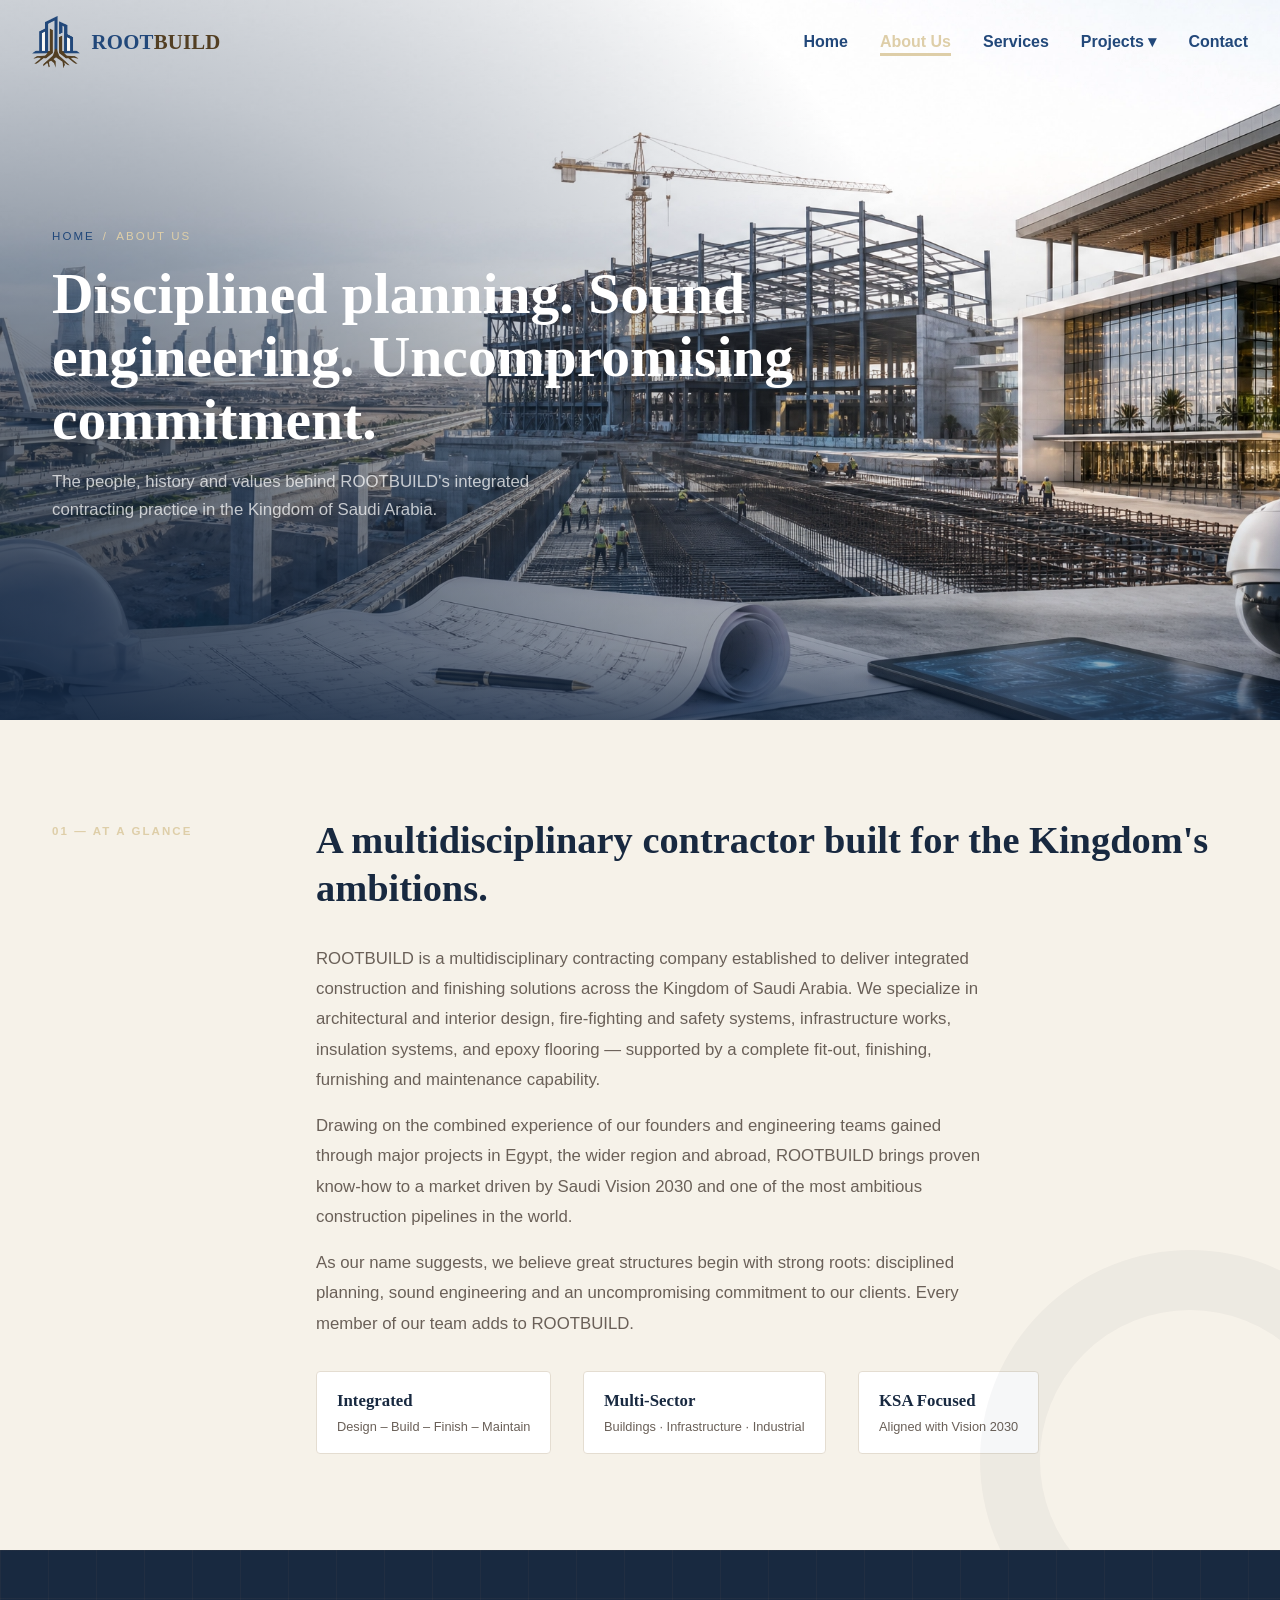
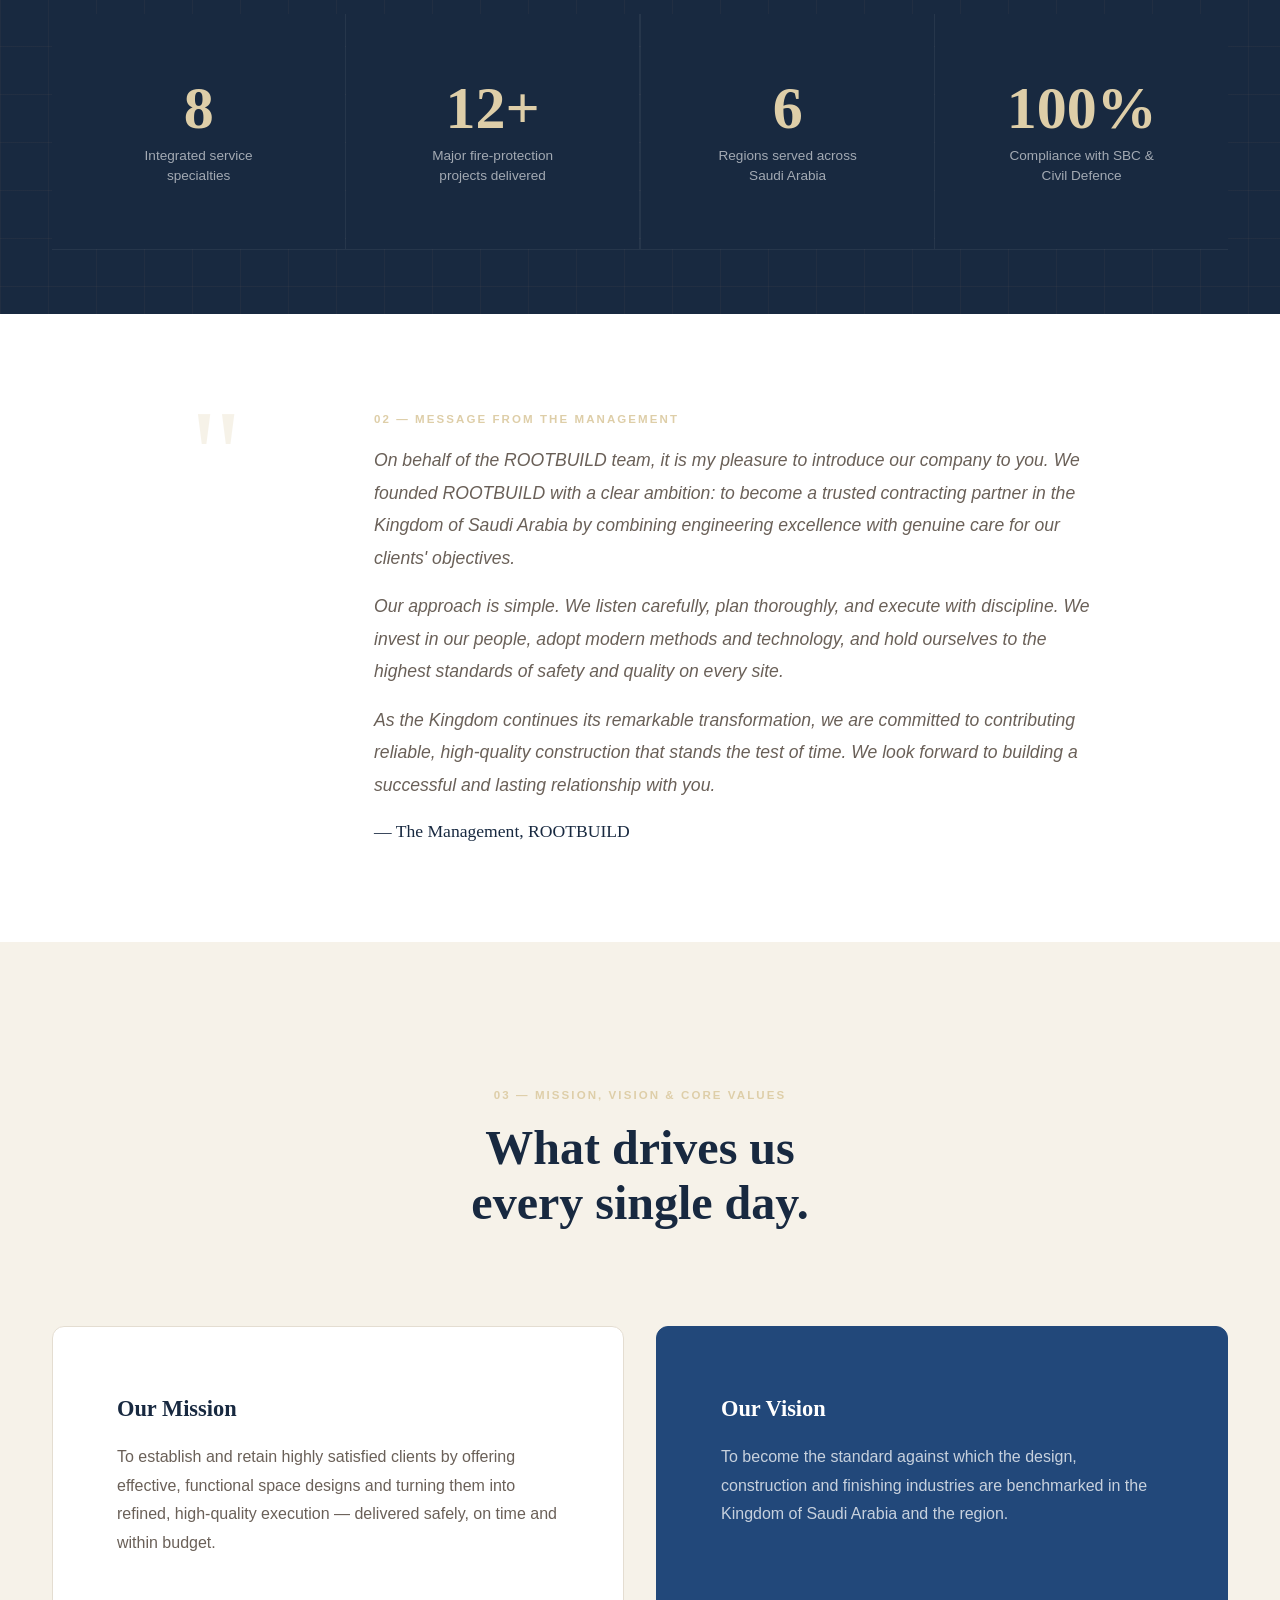
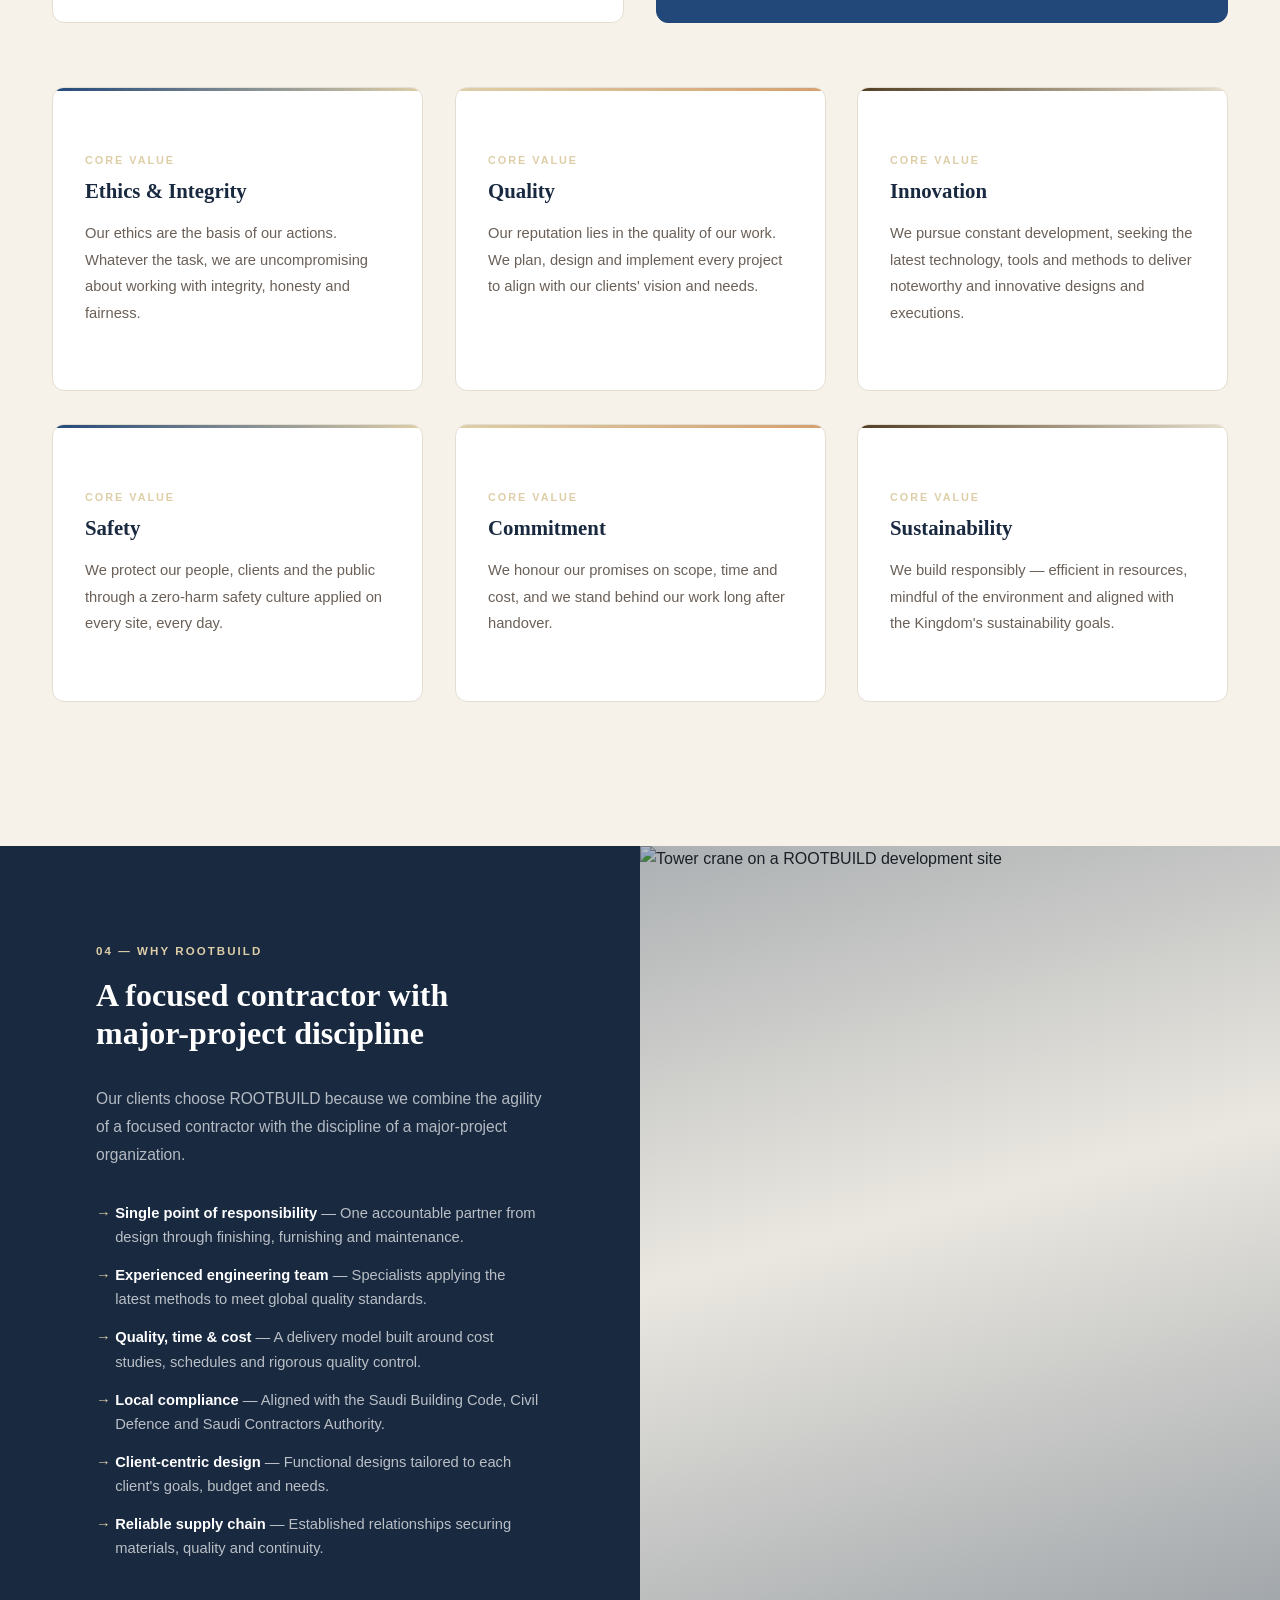
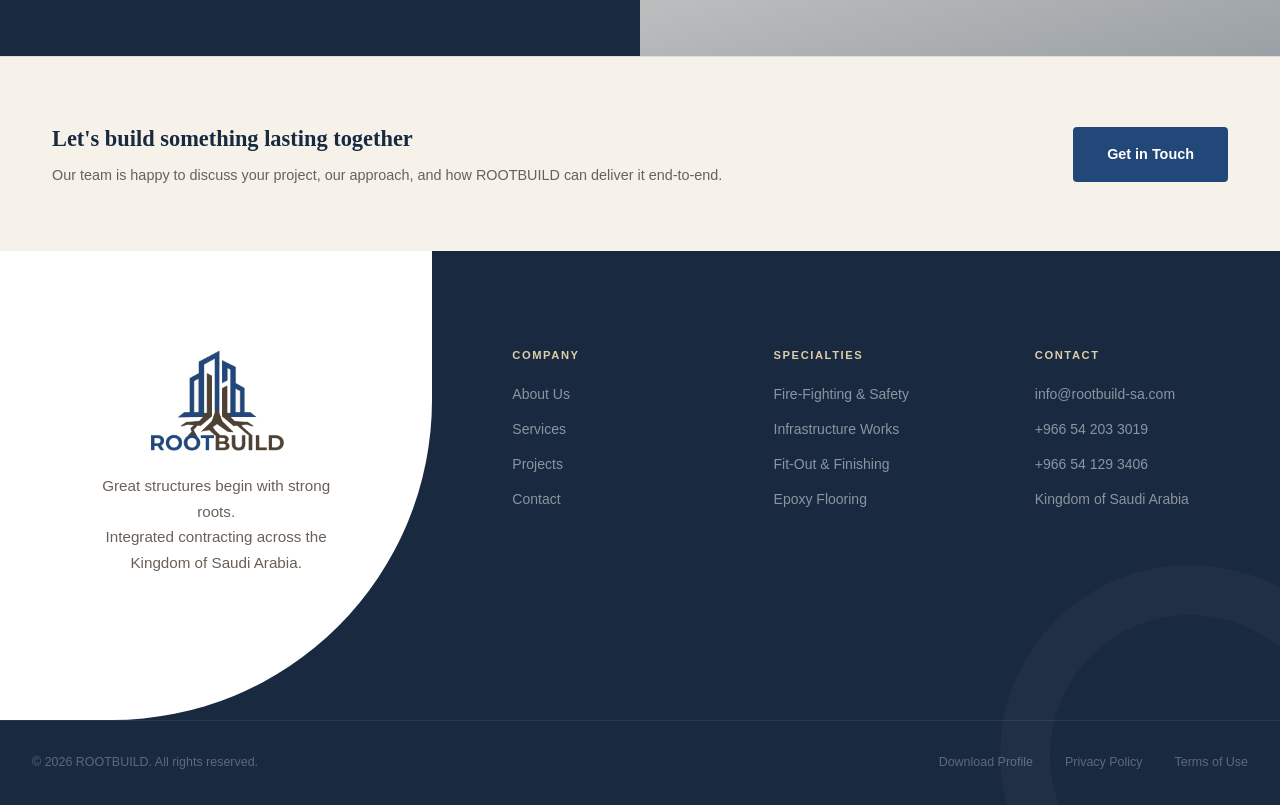
==== commit 50e1ab65: "test" ====
--- a/about.html
+++ b/about.html
@@ -235,42 +235,50 @@
     </div>
   </section>
 
-  <!-- FOOTER -->
   <footer class="footer">
     <div class="container">
       <div class="footer__grid">
         <div class="footer__brand">
           <a href="index.html" class="footer__logo">
-            <svg class="logo-mark" width="36" height="36" viewBox="0 0 40 40" fill="none" xmlns="http://www.w3.org/2000/svg" style="color:#fff">
-              <path d="M20 4 L34 12 V28 L20 36 L6 28 V12 Z"/>
-              <path d="M20 4 V36"/>
-              <path d="M11 20 Q20 12 29 20"/>
-              <path d="M14 26 Q20 30 26 26"/>
-            </svg>
-            <span class="footer__logo-word">ROOT<em>BUILD</em></span>
+            <img src="assets\logoName.png" alt="ROOTBUILD" class="footer__logo-img" />
           </a>
           <p>Great structures begin with strong roots.<br />Integrated contracting across the Kingdom of Saudi Arabia.</p>
         </div>
-        <div class="footer__col"><h4>Company</h4><ul>
-          <li><a href="about.html">About Us</a></li><li><a href="services.html">Services</a></li>
-          <li><a href="projects.html">Projects</a></li><li><a href="contact.html">Contact</a></li>
-        </ul></div>
-        <div class="footer__col"><h4>Specialties</h4><ul>
-          <li><a href="services.html#fire-safety">Fire-Fighting &amp; Safety</a></li>
-          <li><a href="services.html#infrastructure">Infrastructure Works</a></li>
-          <li><a href="services.html#fit-out">Fit-Out &amp; Finishing</a></li>
-          <li><a href="services.html#epoxy-flooring">Epoxy Flooring</a></li>
-        </ul></div>
-        <div class="footer__col"><h4>Contact</h4><ul>
-          <li><a href="mailto:info@rootbuild-sa.com">info@rootbuild-sa.com</a></li>
-          <li><a href="tel:+966542033019">+966 54 203 3019</a></li>
-          <li><a href="tel:+966541293406">+966 54 129 3406</a></li>
-          <li><a href="contact.html">Kingdom of Saudi Arabia</a></li>
-        </ul></div>
+        <div class="footer__col">
+          <h4>Company</h4>
+          <ul>
+            <li><a href="about.html">About Us</a></li>
+            <li><a href="services.html">Services</a></li>
+            <li><a href="projects.html">Projects</a></li>
+            <li><a href="contact.html">Contact</a></li>
+          </ul>
+        </div>
+        <div class="footer__col">
+          <h4>Specialties</h4>
+          <ul>
+            <li><a href="services.html#fire-safety">Fire-Fighting &amp; Safety</a></li>
+            <li><a href="services.html#infrastructure">Infrastructure Works</a></li>
+            <li><a href="services.html#fit-out">Fit-Out &amp; Finishing</a></li>
+            <li><a href="services.html#epoxy-flooring">Epoxy Flooring</a></li>
+          </ul>
+        </div>
+        <div class="footer__col">
+          <h4>Contact</h4>
+          <ul>
+            <li><a href="mailto:info@rootbuild-sa.com">info@rootbuild-sa.com</a></li>
+            <li><a href="tel:+966542033019">+966 54 203 3019</a></li>
+            <li><a href="tel:+966541293406">+966 54 129 3406</a></li>
+            <li><a href="contact.html">Kingdom of Saudi Arabia</a></li>
+          </ul>
+        </div>
       </div>
       <div class="footer__bottom">
         <p>© 2026 ROOTBUILD. All rights reserved.</p>
-        <div class="footer__bottom-links"><a href="#">Privacy Policy</a><a href="#">Terms of Use</a></div>
+        <div class="footer__bottom-links">
+          <a href="documents/ROOTBUILD_Company_Profile_2026.pdf" download>Download Profile</a>
+          <a href="#">Privacy Policy</a>
+          <a href="#">Terms of Use</a>
+        </div>
       </div>
     </div>
   </footer>
--- a/css/style.css
+++ b/css/style.css
@@ -36,7 +36,7 @@
 .btn--ghost:hover{background:rgba(255,255,255,.1);border-color:rgba(255,255,255,.9)}
 
 /* ── NAV ── */
-.nav{position:fixed;top:0;left:0;right:0;z-index:1000;padding:1rem var(--space-md);color: #717e9b,box-shadow var(--transition),padding var(--transition)} 
+.nav{position:fixed;top:0;left:0;right:0;z-index:1000;padding:1rem var(--space-md);transition:color var(--transition),box-shadow var(--transition),padding var(--transition)}
 .nav__inner{
     max-width:var(--max-w);
     margin:0 auto;
@@ -45,9 +45,7 @@
     align-items:center;      /* مهم */
     justify-content:space-between;
 }
-.nav.scrolled{background:rgb(249 249 249 / 97%);;backdrop-filter:blur(14px);box-shadow:0 2px 24px rgba(0,0,0,.2);padding:.65rem var(--space-md)} 
-/* .nav__logo{display:flex;align-items:center;gap:.6rem}
-/* Real PNG logo */
+.nav.scrolled{background:rgb(249 249 249 / 97%);backdrop-filter:blur(14px);box-shadow:0 2px 24px rgba(0,0,0,.2);padding:.65rem var(--space-md)} 
 .nav__logo-img{height:52px;width:auto;transition:height var(--transition)}
 .nav__logoName-img{height:100px;width:auto;transition:height var(--transition)}
 
@@ -56,8 +54,7 @@
     align-items:center;
     gap:12px;
 }
-.nav.scrolled .nav__logo-img{height:38px} */
-.nav.scrolled .nav__links a{color:#fff}
+.nav.scrolled .nav__logo-img{height:38px}
 /* SVG fallback logo-word (used in footer + pages without image) */
 .nav__logo-mark{flex-shrink:0}
 .nav__logo-mark path{fill:none;stroke:currentColor;stroke-width:2.2}
@@ -120,9 +117,19 @@
 .nav__links a:hover{
     color:var(--copper);
 }
-.nav__hamburger{display:none;flex-direction:column;gap:5px;background:none;border:none;cursor:pointer;padding:4px}
-.nav__hamburger span{display:block;width:24px;height:2px;background:#fff;border-radius:2px;transition:var(--transition)}
-.nav__links--open{display:flex !important;flex-direction:column;position:absolute;top:100%;left:0;right:0;background:rgba(17,37,64,.98);padding:var(--space-md);gap:var(--space-sm)}
+/* Hamburger color */
+/* .nav__hamburger span{
+    background: var(--navy);
+}
+.nav__hamburger {
+    color: var(--navy-dark) !important;
+} */
+
+/* Mobile menu */
+.nav__dropdown {
+  position: relative;
+}
+
 .nav__dropdown {
     position: relative;
 }
@@ -164,6 +171,61 @@
 
 .dropdown-menu li a:hover {
     background: #f5f5f5;
+}
+@media (max-width: 768px){
+    .nav__links{
+        position:absolute;
+        top:100%;
+        left:0;
+        width:100%;
+        background:#fff;
+        flex-direction:column;
+        align-items:flex-start;
+        padding:1rem;
+        gap:0;
+        display:none;
+        box-shadow:0 10px 30px rgba(0,0,0,.08);
+    }
+    .nav__links.open{
+        display:flex;
+    }
+    .nav__links li{
+        width:100%;
+    }
+    .nav__links a,
+    .nav__dropdown-toggle{
+        width:100%;
+        display:flex;
+        justify-content:space-between;
+        padding:1rem 0;
+        color:var(--navy);
+        background:none;
+        border:none;
+        cursor:pointer;
+    }
+    .dropdown-menu{
+        position:static;
+        opacity:1;
+        visibility:visible;
+        transform:none;
+        display:none;
+        width:100%;
+        box-shadow:none;
+        border:none;
+        padding-left:1rem;
+        background:transparent;
+    }
+    .dropdown-menu.open{
+        display:block;
+    }
+    .dropdown-menu li{
+        width:100%;
+    }
+    .dropdown-menu a{
+        display:block;
+        width:100%;
+        padding:.8rem 0;
+    }
 }
 /* ── HERO — fills full viewport height ── */
 .hero{
@@ -474,11 +536,9 @@
 }
 
 .gallery .container {
-  max-width: 2000px;
-  margin: 0 auto;
-  color: inherit;
-  padding: 0 var(--space-lg, 12px);
-  box-sizing: border-box;
+    max-width: 2000px;
+    padding-inline: clamp(12px, 4vw, 40px);
+    box-sizing: border-box;
 }
 /* Masonry-style columns — no fixed heights, no span classes needed */
 .gallery__grid {
@@ -495,7 +555,36 @@
   display: block;
   background: #0d1b2e;
 }
-
+.gallery__item--cta{
+  background:var(--navy-dark);
+  display:flex;
+  flex-direction:column;
+  align-items:center;
+  justify-content:center;
+  gap:.9rem;
+  border:1px solid rgba(201,143,100,.25);
+}
+.gallery__item-cta-logo{width:56px;height:auto;opacity:.9}
+.gallery__item-cta-circle{
+  width:48px;height:48px;
+  border-radius:50%;
+  border:1.5px solid rgba(201,143,100,.5);
+  display:flex;align-items:center;justify-content:center;
+  color:var(--copper);
+  transition:var(--transition);
+}
+.gallery__item--cta:hover .gallery__item-cta-circle{
+  background:var(--copper);
+  color:var(--navy-dark);
+  border-color:var(--copper);
+}
+.gallery__item-cta-text{
+  font-size:.82rem;
+  font-weight:700;
+  letter-spacing:.04em;
+  color:#fff;
+  text-align:center;
+}
 .gallery__item img {
   width: 100%;
   height: auto;
@@ -516,10 +605,18 @@
   opacity: 1; transform: translateY(0);
 }
 /* ── Gallary for projects page ── */
+
 /* ── HORIZONTAL AUTO-SCROLL GALLERY ROWS (home) ── */
 .gallery__rows{display:flex;flex-direction:column;gap:var(--space-lg)}
-.gallery__row-title{font-family:var(--font-display);font-size:1.9rem;font-weight:700;color:var(--navy-dark);margin-bottom:.4rem;padding:0 var(--space-md)}
-.gallery__row-desc{font-size:1rem;color:var(--color-muted);margin-bottom:1.2rem;padding:0 var(--space-md);max-width:560px;line-height:1.6}
+.gallery__row-title{
+    font-family: var(--font-display);
+    font-size: clamp(1.5rem, 2.5vw, 2.8rem);
+    font-weight: 700;
+    color: var(--navy);
+    margin-bottom: .4rem;
+    padding: 0 var(--space-md);
+    line-height: 1.2;
+}.gallery__row-desc{font-size:1rem;color:var(--color-muted);margin-bottom:1.2rem;padding:0 var(--space-md);line-height:1.6}
 .gallery__row-more{display:inline-flex;align-items:center;gap:.4rem;margin:1rem var(--space-md) 0;font-weight:700;font-size:.9rem;color:var(--navy-dark)}
 .gallery__row-more span{transition:var(--transition)}
 .gallery__row-more:hover{color:var(--copper)}
@@ -528,6 +625,80 @@
 .gallery__track{display:flex;gap:12px;width:max-content;animation:galleryScroll var(--dur,30s) linear infinite;will-change:transform}
 .gallery__row--reverse .gallery__track{animation-direction:reverse}
 .gallery__track-wrap:hover .gallery__track{animation-play-state:paused}
+.gallery__item {
+    position: relative;
+    overflow: hidden;
+    border-radius: var(--radius-md);
+}
+
+.gallery__item img {
+    width: 100%;
+    display: block;
+    transition: transform .5s ease;
+}
+
+/* Overlay */
+.gallery__overlay {
+    position: absolute;
+    inset: 0;
+
+    display: flex;
+    flex-direction: column;
+    justify-content: center;
+    align-items: center;
+
+    background: rgba(17, 37, 64, 0.35);
+    backdrop-filter: blur(8px);
+    -webkit-backdrop-filter: blur(8px);
+
+    opacity: 0;
+    transition: .35s ease;
+
+    text-align: center;
+}
+
+/* Zoom image */
+.gallery__item:hover img {
+    transform: scale(1.08);
+}
+
+/* Show overlay */
+.gallery__item:hover .gallery__overlay {
+    opacity: 1;
+}
+
+/* Logo */
+.gallery__logo {
+    width: 90px;
+    height: auto;
+    margin-bottom: 16px;
+}
+
+/* View project */
+.gallery__view {
+    display: flex;
+    flex-direction: column;
+    align-items: center;
+
+    color: white;
+    font-weight: 600;
+    letter-spacing: .05em;
+}
+
+.gallery__arrow {
+    font-size: 1.8rem;
+    margin-top: 6px;
+    animation: arrowMove 1.5s infinite;
+}
+
+@keyframes arrowMove {
+    0%,100% {
+        transform: translateY(0);
+    }
+    50% {
+        transform: translateY(6px);
+    }
+}
 @keyframes galleryScroll{from{transform:translateX(0)}to{transform:translateX(-50%)}}
 .gallery__track .gallery__item{flex-shrink:0;width:300px;height:210px;margin-bottom:0}
 .gallery__track .gallery__item img{width:100%;height:100%;object-fit:cover}
@@ -685,9 +856,11 @@
 .contact-header .contact-card__title{
     max-width: 800px;
 }
-.contact-page__grid{
-      margin-top: 80px;
-display:grid;grid-template-columns:1fr 1.2fr;gap:var(--space-xl);align-items:start}
+.contact-page__grid {
+    display: grid;
+    grid-template-columns: 1fr 1fr;
+    gap: clamp(1rem, 4vw, 4rem);
+}
 .contact-card{display:flex;gap:1rem;padding:var(--space-md) 0;border-bottom:1px solid var(--color-border)}
 .contact-card:last-child{border-bottom:none}
 .contact-card__icon{flex-shrink:0;width:48px;height:48px;border-radius:var(--radius-sm);background:rgba(34,72,122,.08);display:flex;align-items:center;justify-content:center;color:var(--navy);font-size:1.3rem}
@@ -695,7 +868,7 @@
 .contact-card__detail{font-size:.92rem;color:var(--color-muted);line-height:1.7}
 .contact-card__detail a{color:var(--navy);font-weight:600;transition:var(--transition)}
 .contact-card__detail a:hover{color:var(--copper)}
-.team-contacts{margin-top:var(--space-lg);padding-top:var(--space-lg);border-top:1px solid var(--color-border)}
+.team-contacts{padding-top:var(--space-lg);border-top:1px solid var(--color-border)}
 .team-contacts h3{font-family:var(--font-display);font-size:1.2rem;color:var(--navy-dark);margin-bottom:var(--space-sm)}
 .team-grid{display:grid;grid-template-columns:1fr 1fr;gap:var(--space-sm)}
 .team-card{background:var(--cream);border:1px solid var(--color-border);border-radius:var(--radius-sm);padding:1rem 1.1rem;transition:var(--transition)}
@@ -703,7 +876,12 @@
 .team-card__name{font-family:var(--font-display);font-size:.98rem;color:var(--navy-dark);margin-bottom:.25rem}
 .team-card__email{font-size:.8rem;color:var(--navy);word-break:break-all;transition:var(--transition)}
 .team-card__email:hover{color:var(--copper)}
-.contact-form{background:var(--cream);border:1px solid var(--color-border);border-radius:var(--radius-md);padding:var(--space-lg)}
+.contact-form {
+    background: var(--cream);
+    border: 1px solid var(--color-border);
+    border-radius: var(--radius-md);
+    padding: clamp(0.75rem, 3vw, var(--space-lg));
+}
 .contact-form h3{font-family:var(--font-display);font-size:1.35rem;color:var(--navy-dark);margin-bottom:.4rem}
 .form-intro{font-size:.88rem;color:var(--color-muted);margin-bottom:var(--space-md);line-height:1.6}
 .form-row{display:grid;grid-template-columns:1fr 1fr;gap:var(--space-sm)}
@@ -721,26 +899,51 @@
 .map-embed{margin-top:var(--space-lg);border-radius:var(--radius-md);overflow:hidden;border:1px solid var(--color-border);box-shadow:var(--shadow-card)}
 .map-embed iframe{display:block;width:100%;height:340px;border:0}
 
-/* ── FOOTER ── */
-.footer{background:var(--navy-dark);padding:var(--space-xl) 0 var(--space-md);position:relative;overflow:hidden}
-.footer::before{content:'';position:absolute;right:-100px;bottom:-140px;width:380px;height:380px;border-radius:50%;border:50px solid var(--copper);opacity:.04;pointer-events:none}
-.footer__grid{display:grid;grid-template-columns:2fr 1fr 1fr 1fr;gap:var(--space-lg);margin-bottom:var(--space-xl);position:relative}
-.footer__brand{display:flex;flex-direction:column;gap:var(--space-sm)}
-.footer__logo{display:flex;align-items:center;gap:.6rem}
-.footer__logo-img{height:54px;width:auto;filter:brightness(0) invert(1);opacity:.9}
-.footer__logo-word{font-family:var(--font-display);font-size:1.5rem;font-weight:700;color:#fff;line-height:1}
+/* ── FOOTER ── *//* ── FOOTER ── */
+.footer{background:var(--navy-dark);padding:0 0 var(--space-md);position:relative;overflow:hidden}
+.footer::before{content:'';position:absolute;right:-100px;bottom:-140px;width:380px;height:380px;border-radius:50%;border:50px solid var(--copper);opacity:.04;pointer-events:none;z-index:0}
+.footer .container{padding:0;max-width:none}
+.footer__grid{display:grid;grid-template-columns:1.9fr 1fr 1fr 1fr;gap:0;margin-bottom:0;position:relative}
+.footer__brand{
+  background:#fff;
+  display:flex;
+  flex-direction:column;
+  align-items:center;
+  text-align:center;
+  gap:var(--space-sm);
+  padding:var(--space-xl) var(--space-xl) var(--space-2xl);
+  margin:0;
+  margin-right:var(--space-lg);
+  border-radius:0 0 320px 0;
+  position:relative;
+  z-index:2;
+}
+.footer__logo{display:flex;flex-direction:column;align-items:center;gap:.6rem}
+.footer__logo-img{height:110px;width:auto;filter:none;margin:0 auto}
+.footer__logo-word{font-family:var(--font-display);font-size:1.5rem;font-weight:700;color:var(--navy-dark);line-height:1}
 .footer__logo-word em{font-style:normal;color:var(--copper)}
-.footer__brand p{font-size:.875rem;color:rgba(255,255,255,.45);line-height:1.7}
+.footer__brand p{font-size:.95rem;color:var(--color-muted);line-height:1.7;max-width:320px}
+.footer__col{padding:var(--space-xl) var(--space-sm) 0}
 .footer__col h4{font-size:.7rem;font-weight:700;letter-spacing:.14em;text-transform:uppercase;color:var(--copper);margin-bottom:var(--space-sm)}
 .footer__col ul{display:flex;flex-direction:column;gap:.6rem}
 .footer__col a{font-size:.875rem;color:rgba(255,255,255,.5);transition:color var(--transition)}
 .footer__col a:hover{color:#fff}
-.footer__bottom{padding-top:var(--space-md);border-top:1px solid rgba(255,255,255,.07);display:flex;justify-content:space-between;align-items:center;flex-wrap:wrap;gap:var(--space-sm);position:relative}
+.footer__bottom{padding:var(--space-md) var(--space-md) 0;border-top:1px solid rgba(255,255,255,.07);display:flex;justify-content:space-between;align-items:center;flex-wrap:wrap;gap:var(--space-sm);position:relative;z-index:1}
 .footer__bottom p{font-size:.78rem;color:rgba(255,255,255,.3)}
 .footer__bottom-links{display:flex;gap:var(--space-md)}
 .footer__bottom-links a{font-size:.78rem;color:rgba(255,255,255,.3);transition:color var(--transition)}
 .footer__bottom-links a:hover{color:rgba(255,255,255,.65)}
-
+@media(max-width:1024px){
+  .footer__brand{border-radius:0 0 120px 0;padding:var(--space-xl) var(--space-md) var(--space-xl)}
+  .footer__col{padding-left:var(--space-md);padding-right:var(--space-md)}
+}
+@media(max-width:768px){
+  .footer__grid{grid-template-columns:1fr}
+  .footer__brand{border-radius:0;padding:var(--space-xl) var(--space-md)}
+  .footer__col{text-align:center;padding:var(--space-lg) var(--space-md) 0}
+  .footer__col ul{align-items:center}
+  .footer__bottom{flex-direction:column;text-align:center}
+}
 /* ── PAGE TRANSITIONS & REVEALS ── */
 #content-wrapper{transition:opacity .4s ease,transform .4s ease}
 #content-wrapper.is-exiting{opacity:0;transform:translateY(20px)}
@@ -753,7 +956,27 @@
 @keyframes fadeInDown{from{opacity:0;transform:translateY(-20px)}to{opacity:1;transform:translateY(0)}}
 .reveal{opacity:0;transform:translateY(28px);transition:opacity .7s ease,transform .7s ease}
 .reveal.visible{opacity:1;transform:translateY(0)}
-
+.nav__hamburger{
+    display:none;
+    flex-direction:column;
+    gap:5px;
+    background:none;
+    border:none;
+    cursor:pointer;
+    padding:4px;
+}
+.nav__hamburger span{
+    display:block;
+    width:24px;
+    height:2px;
+    background:var(--navy-dark);
+    border-radius:2px;
+    transition:var(--transition);
+}
+
+@media (max-width:768px){
+  .nav__hamburger{ display:flex; }
+}
 /* ── RESPONSIVE ── */
 @media(max-width:1100px){
   .services__grid{grid-template-columns:repeat(2,1fr)}
@@ -775,7 +998,12 @@
 }
 @media(max-width:768px){
   .nav__links{display:none}
-  .nav__hamburger{display:flex}
+.nav__hamburger span {
+    background-color: var(--navy-dark) !important;
+}
+.nav__hamburger {
+    color: var(--navy-dark) !important;
+}
   .hero__logo{height:64px}
   .hero__title{font-size:2.4rem}
   .intro__grid{grid-template-columns:1fr;gap:var(--space-sm)}
@@ -827,4 +1055,4 @@
 @media(max-width:768px){
   .fitout-grid{grid-template-columns:1fr}
   .fitout-card__img{height:220px}
-}+}
--- a/css/home.css
+++ b/css/home.css
@@ -237,61 +237,7 @@
 
 /* Logo text colour flips */
 /* Navbar links */
-.nav__inner{
-    max-width:var(--max-w);
-    margin:0 auto;
-
-    display:flex;
-    align-items:center;      /* مهم */
-    justify-content:space-between;
-}
-
-.nav__logo{
-    display:flex;
-    align-items:center;
-    gap:12px;
-}
-
-.nav__links{
-    display:flex;
-    align-items:center;      /* مهم */
-    gap:2rem;
-    margin:0;
-    padding:0;
-    list-style:none;
-}
-
-.nav__links li{
-    display:flex;
-    align-items:center;
-}
-
-.nav__links a{
-    color:var(--navy);
-    font-size:1rem;
-    font-weight:700;
-    line-height:1;          /* يمنع نزول النص */
-    display:inline-flex;
-    align-items:center;
-    height:100%;
-}
-
-/* Mobile menu open on white bg */
-.nav__links.open {
-  display: flex !important;
-  flex-direction: column;
-  position: absolute;
-  top: 100%; left: 0; right: 0;
-  background: #fff;
-  border-top: 2px solid var(--color-border);
-  padding: var(--space-md);
-  gap: var(--space-sm);
-}
-.nav__links.open a { color: var(--navy) !important; }
-.nav.scrolled{background:rgb(249 249 249 / 97%);;backdrop-filter:blur(14px);box-shadow:0 2px 24px rgba(0,0,0,.2);padding:.65rem var(--space-md)} 
-.nav.scrolled .nav__logo-img{height:38px} */
-.nav.scrolled .nav__links a{color:#fff}
-.nav.scrolled .nav__logo-word{font-size:1.1rem}
+
 
 /* ── PAGE TRANSITION ── */
 #content-wrapper {
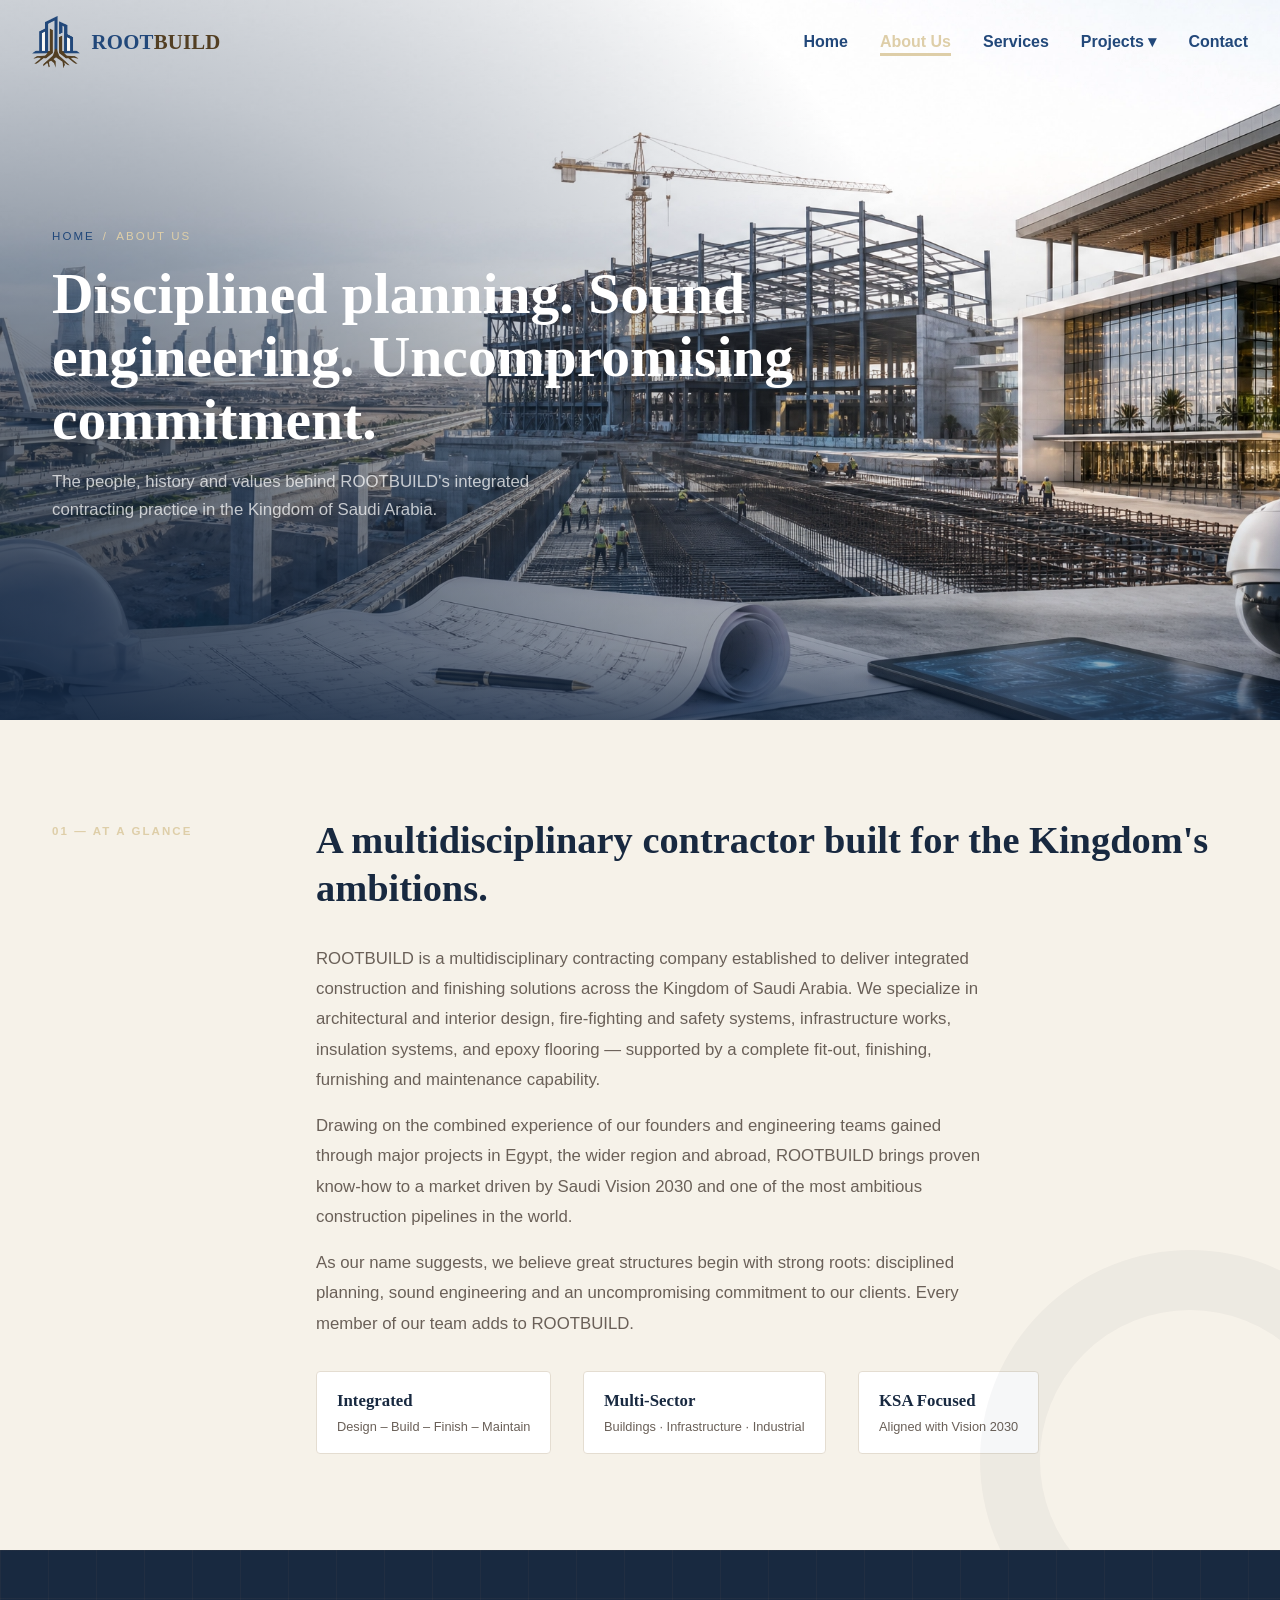
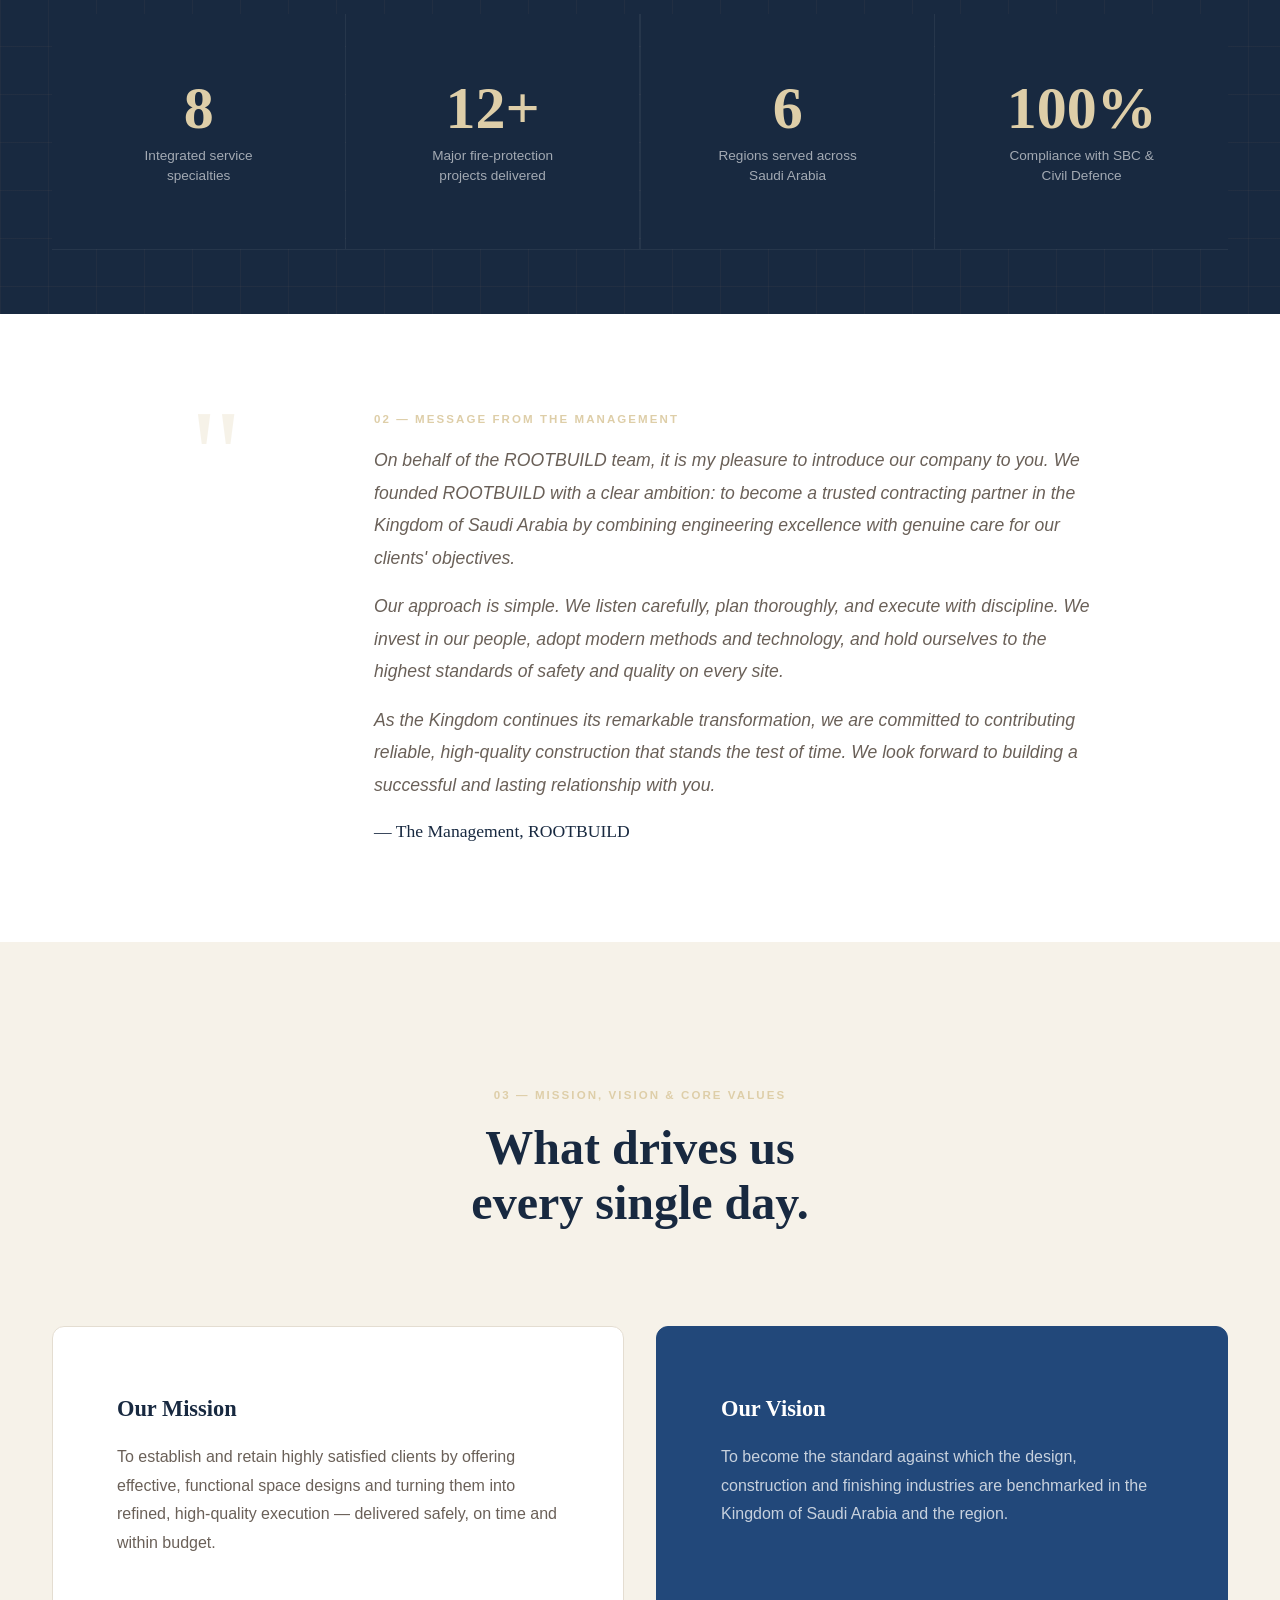
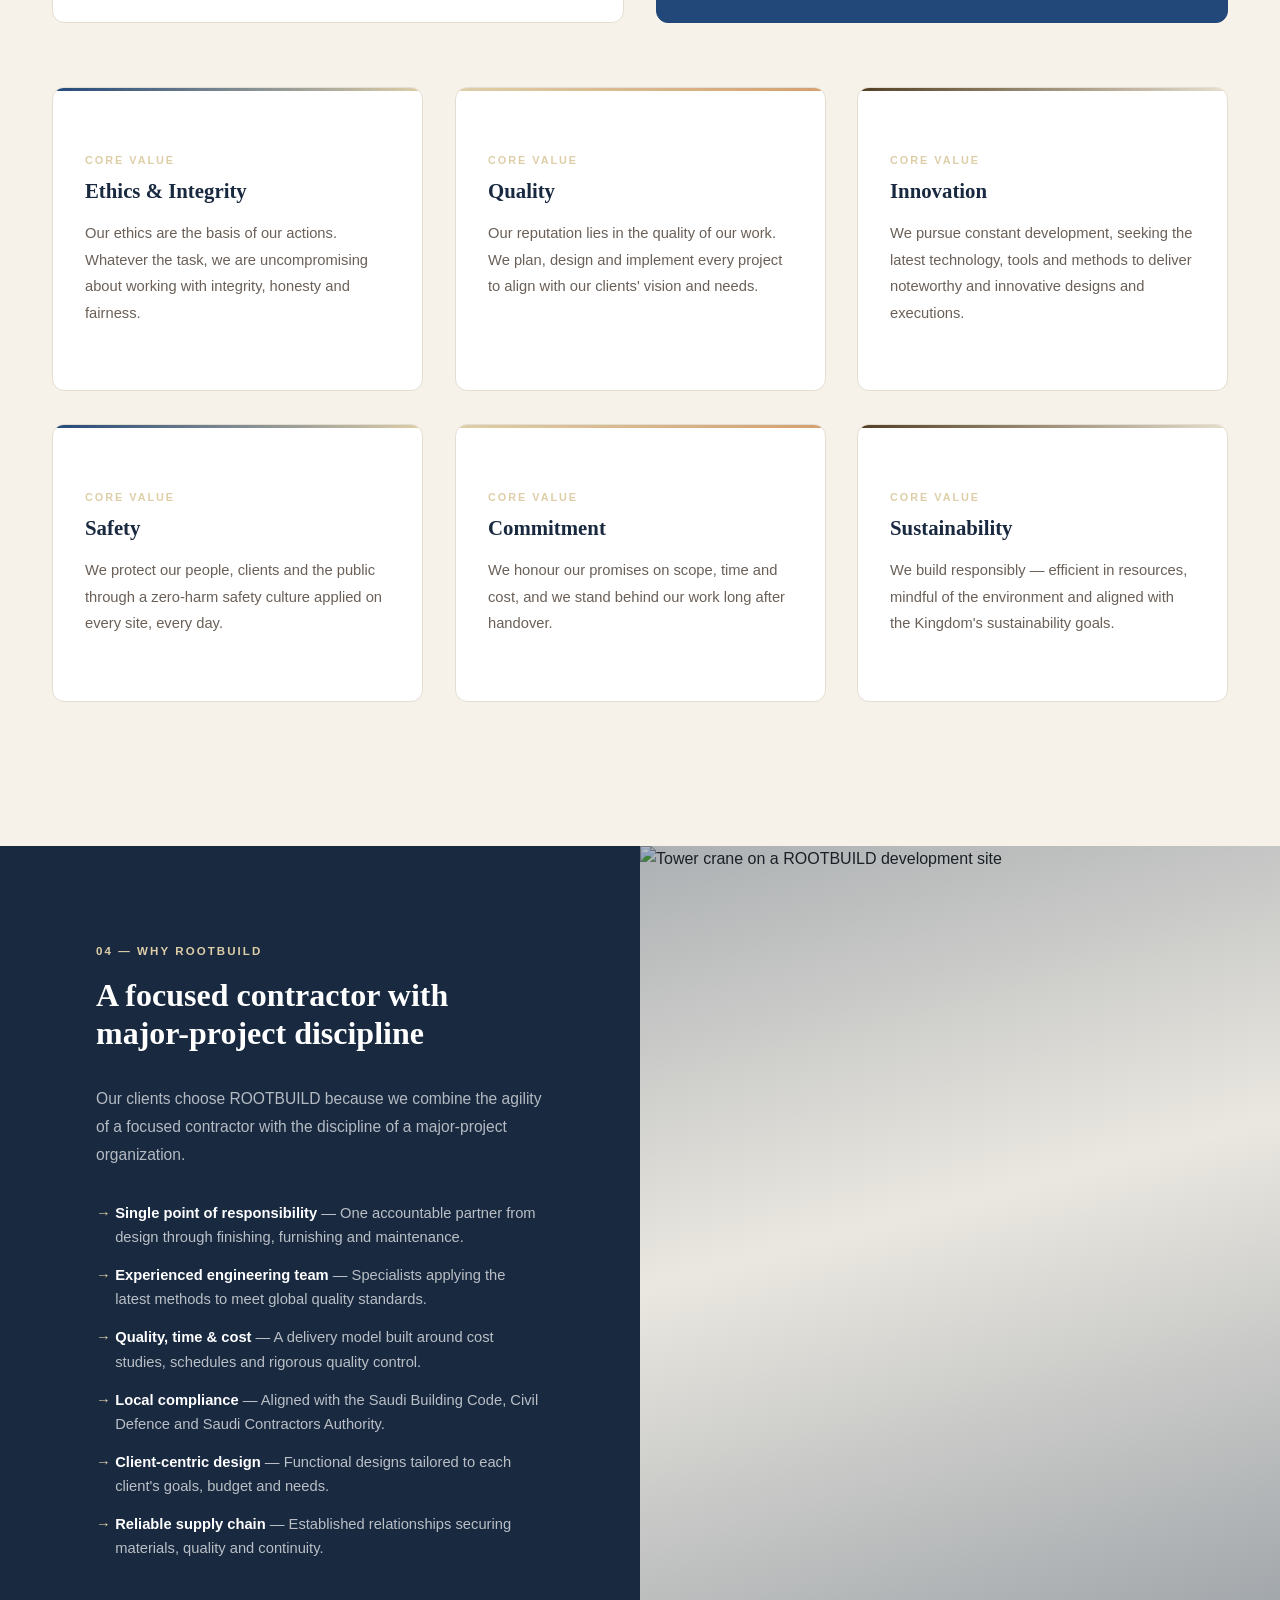
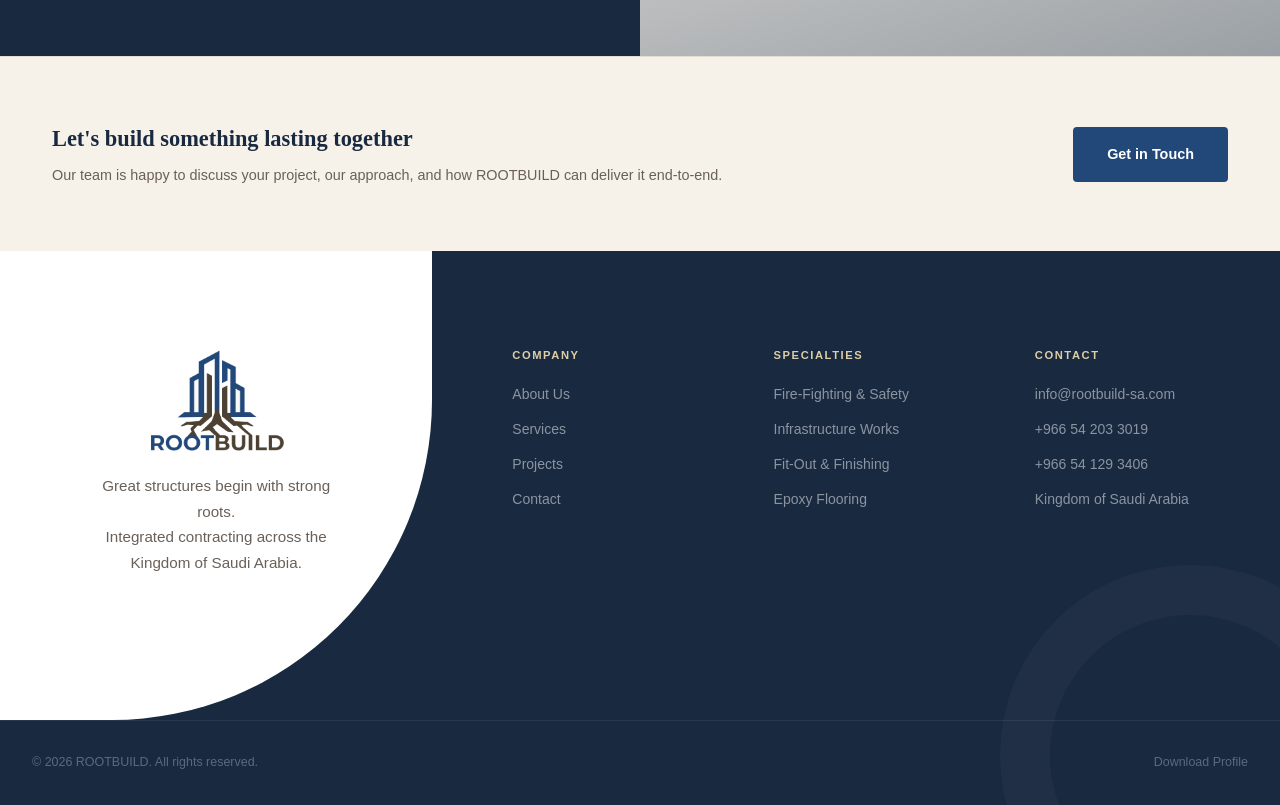
==== commit 193eddc7: "test" ====
--- a/about.html
+++ b/about.html
@@ -12,9 +12,15 @@
   <link href="https://fonts.googleapis.com/css2?family=Playfair+Display:wght@400;600;700&family=DM+Sans:wght@300;400;500;600&display=swap" rel="stylesheet" />
 </head>
 <body>
-
+<div id="page-loader" class="page-loader">
+  <div class="page-loader__bg"></div>
+  <div class="page-loader__content">
+    <img src="assets/logo.png" alt="ROOTBUILD" class="page-loader__logo" />
+    <div class="page-loader__ring"></div>
+  </div>
+</div>
   <!-- ============ NAVIGATION ============ -->
- <nav class="nav" id="nav">
+<nav class="nav" id="nav">
   <div class="nav__inner">
 
     <a href="index.html" class="nav__logo">
@@ -23,26 +29,26 @@
         ROOT<em>BUILD</em>
       </span>
     </a>
-
-    <ul class="nav__links">
-       <li><a href="index.html">Home</a></li>
-       <li class="active"><a href="about.html">About Us</a></li>
+    <ul class="nav__links" id="navLinks">
+     <li><a href="index.html">Home</a></li>
+      <li class="active"><a href="about.html">About Us</a></li>
       <li><a href="services.html">Services</a></li>
- <li class="nav__dropdown">
-    <button type="button" class="nav__dropdown-toggle">
-        Projects ▾
-    </button>
-
-    <ul class="dropdown-menu">
-        <li><a href="fitout-projects.html">Finishing Works</a></li>
-        <li><a href="fire-projects.html">Fire Protection Works</a></li>
-        <li><a href="industrial-projects.html">Industrial Works</a></li>
-        <li><a href="landscape-projects.html">Landscape Works</a></li>
+      <li class="nav__dropdown">
+        <button type="button" class="nav__dropdown-toggle">
+          Projects ▾
+        </button>
+        <ul class="dropdown-menu">
+          <li><a href="fitout-projects.html">Finishing Works</a></li>
+          <li><a href="fire-projects.html">Fire Protection Works</a></li>
+          <li><a href="industrial-projects.html">Industrial Works</a></li>
+          <li><a href="landscape-projects.html">Landscape Works</a></li>
+        </ul>
+      </li>
+      <li><a href="contact.html">Contact</a></li>
     </ul>
-</li>      <li><a href="contact.html">Contact</a></li>
-    </ul>
-
-    <button class="nav__hamburger" id="hamburger">
+
+    
+    <button class="nav__hamburger" id="hamburger" aria-label="Toggle menu" aria-expanded="false">
       <span></span><span></span><span></span>
     </button>
 
@@ -276,8 +282,7 @@
         <p>© 2026 ROOTBUILD. All rights reserved.</p>
         <div class="footer__bottom-links">
           <a href="documents/ROOTBUILD_Company_Profile_2026.pdf" download>Download Profile</a>
-          <a href="#">Privacy Policy</a>
-          <a href="#">Terms of Use</a>
+  
         </div>
       </div>
     </div>
--- a/css/style.css
+++ b/css/style.css
@@ -35,6 +35,59 @@
 .btn--ghost{background:transparent;color:#fff;border-color:rgba(255,255,255,.45)}
 .btn--ghost:hover{background:rgba(255,255,255,.1);border-color:rgba(255,255,255,.9)}
 
+/* ── PAGE LOADER (transition overlay) ── */
+.page-loader{
+  position:fixed;
+  inset:0;
+  z-index:99999;
+  display:flex;
+  align-items:center;
+  justify-content:center;
+  opacity:0;
+  visibility:hidden;
+  pointer-events:none;
+  transition:opacity .35s ease, visibility .35s ease;
+}
+.page-loader.active{
+  opacity:1;
+  visibility:visible;
+  pointer-events:all;
+}
+.page-loader__bg{
+  position:absolute;
+  inset:0;
+  background:radial-gradient(circle at center, #fff 0%, #fff 25%, var(--cream) 53%, var(--navy) 160%);
+  backdrop-filter:blur(6px);
+  -webkit-backdrop-filter:blur(6px);
+}
+.page-loader__content{
+  position:relative;
+  display:flex;
+  flex-direction:column;
+  align-items:center;
+  justify-content:center;
+  gap:1.5rem;
+}
+.page-loader__logo{
+  width:236px;
+  height:auto;
+  animation:loaderPulse 1.1s ease-in-out infinite;
+}
+.page-loader__ring{
+  width:70px;
+  height:70px;
+  border:9px solid rgba(34,72,122,.15);
+  border-top-color:var(--navy);
+  border-radius:50%;
+  animation:loaderSpin .8s linear infinite;
+}
+@keyframes loaderPulse{
+  0%,100%{ transform:scale(1); opacity:1; }
+  50%{ transform:scale(.94); opacity:.75; }
+}
+@keyframes loaderSpin{
+  to{ transform:rotate(360deg); }
+}
 /* ── NAV ── */
 .nav{position:fixed;top:0;left:0;right:0;z-index:1000;padding:1rem var(--space-md);transition:color var(--transition),box-shadow var(--transition),padding var(--transition)}
 .nav__inner{
@@ -610,7 +663,7 @@
 .gallery__rows{display:flex;flex-direction:column;gap:var(--space-lg)}
 .gallery__row-title{
     font-family: var(--font-display);
-    font-size: clamp(1.5rem, 2.5vw, 2.8rem);
+    font-size: clamp(1.2rem, 2.5vw, 2.8rem);
     font-weight: 700;
     color: var(--navy);
     margin-bottom: .4rem;
@@ -699,10 +752,14 @@
         transform: translateY(6px);
     }
 }
-@keyframes galleryScroll{from{transform:translateX(0)}to{transform:translateX(-50%)}}
-.gallery__track .gallery__item{flex-shrink:0;width:300px;height:210px;margin-bottom:0}
+@keyframes galleryScroll{from{transform:translateX(0)}to{transform:translateX(-50%)}}.gallery__track .gallery__item{flex-shrink:0;width:300px;height:210px;margin-bottom:0}
 .gallery__track .gallery__item img{width:100%;height:100%;object-fit:cover}
-@media(max-width:768px){.gallery__track .gallery__item{width:240px;height:170px}}
+@media(max-width:768px){
+ .page-banner__content{
+  color:var(--copper);
+  position:relative;z-index:2;max-width:var(--max-w);margin:0 auto;padding:3rem var(--space-md) var(--space-lg);width:100%}
+
+  gallery__track .gallery__item{width:240px;height:170px}}
 @media(max-width:480px){.gallery__track .gallery__item{width:200px;height:150px}}
 /* ── PROJECTS SPLIT LAYOUT (images | text list) ── */
 .projects-split{padding:var(--space-2xl) 0;background:#fff}
--- a/css/home.css
+++ b/css/home.css
@@ -516,7 +516,7 @@
 }
 
 @media (max-width: 768px) {
-  .hero__slide-content { padding-top: 28vh; }
+  .hero__slide-content { padding-top: 15vh; }
   .hero__title { font-size: 2.4rem; }
   .hero__controls { bottom: 1.5rem; right: var(--space-sm); gap: .6rem; }
   .hero__arrow { width: 36px; height: 36px; }
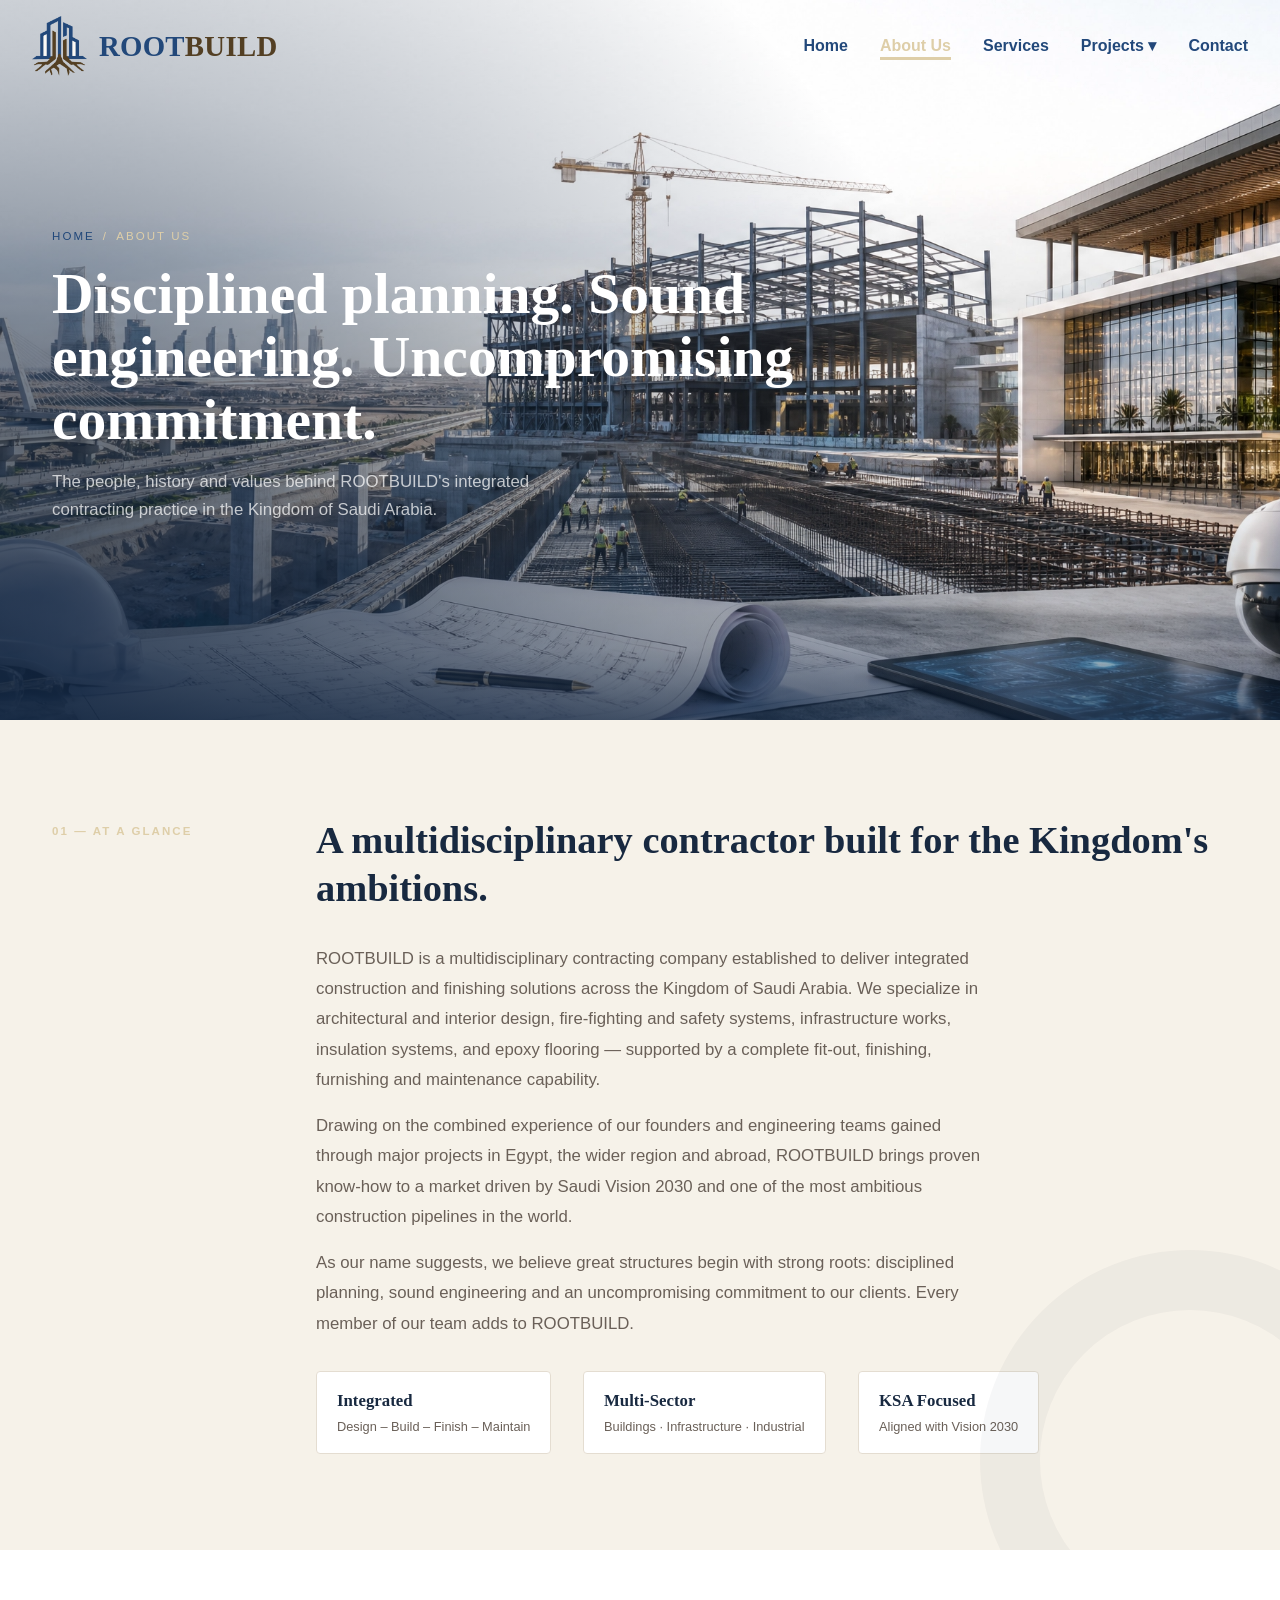
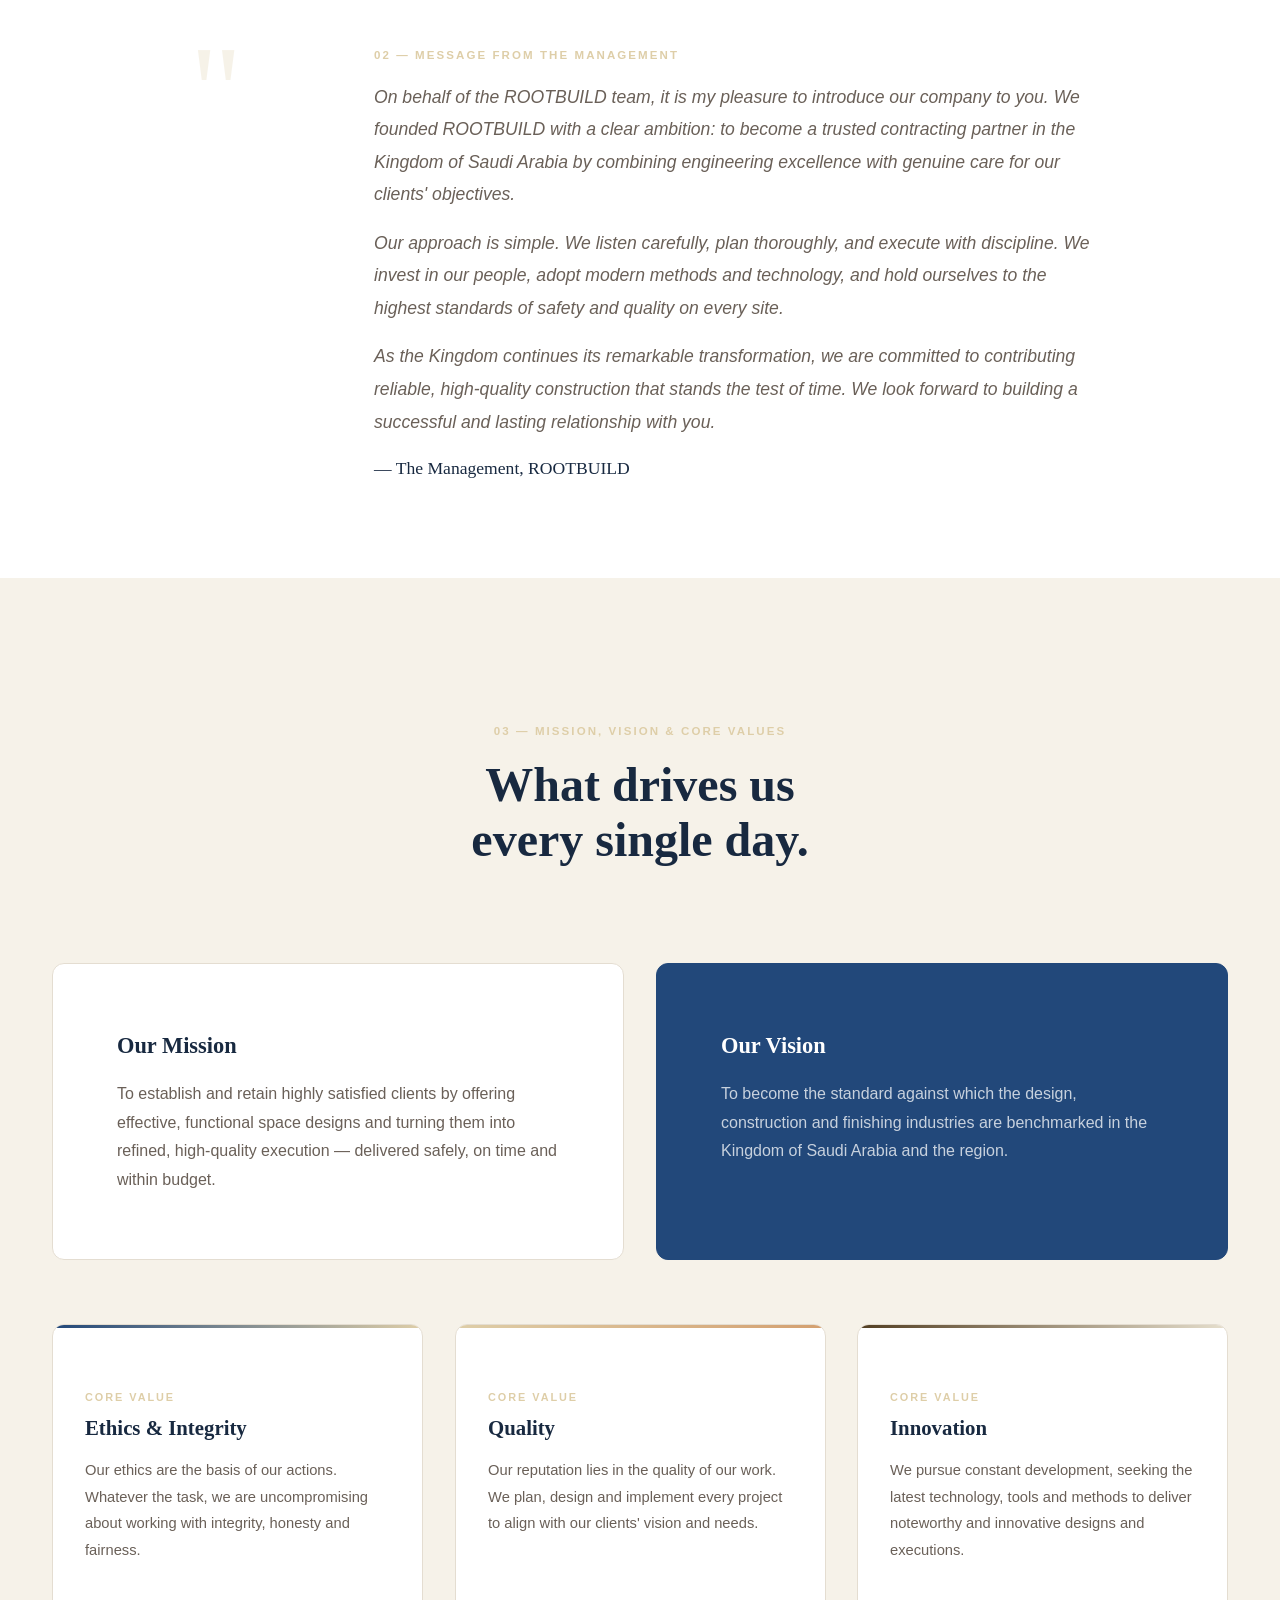
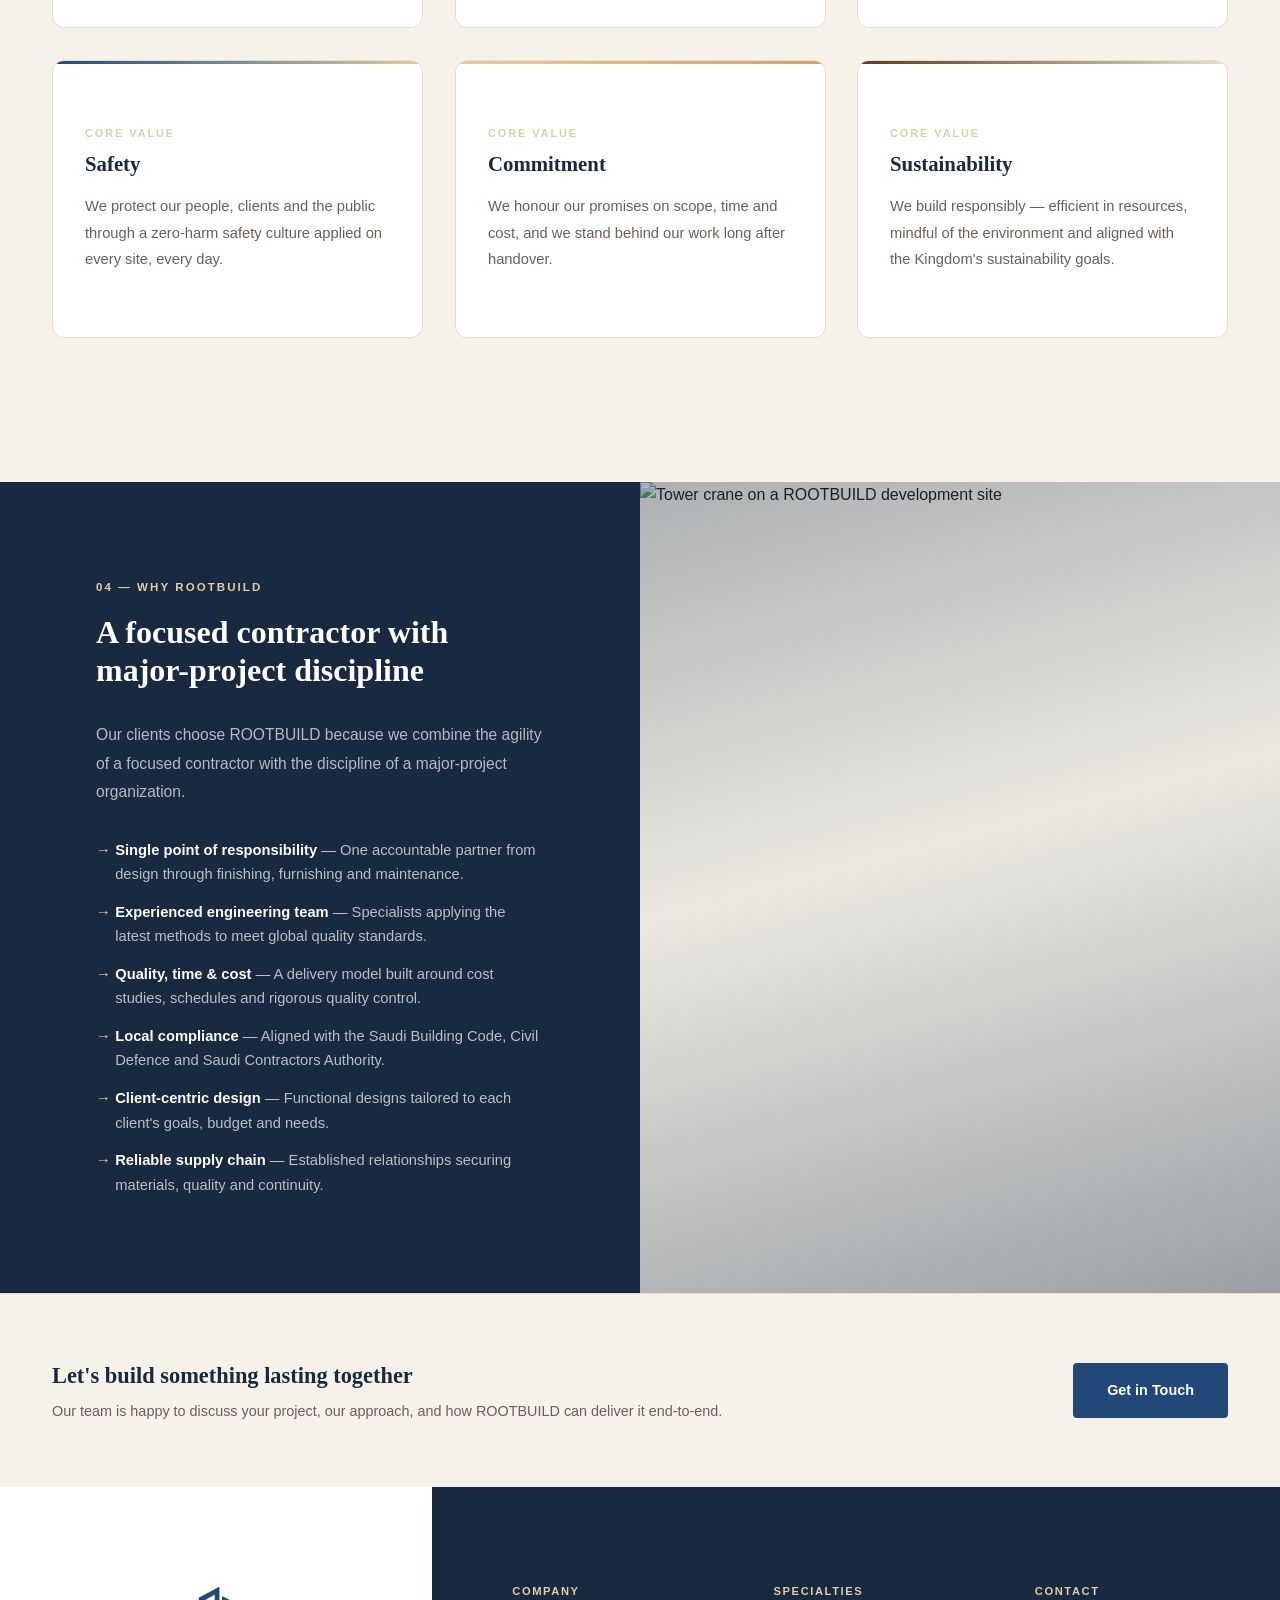
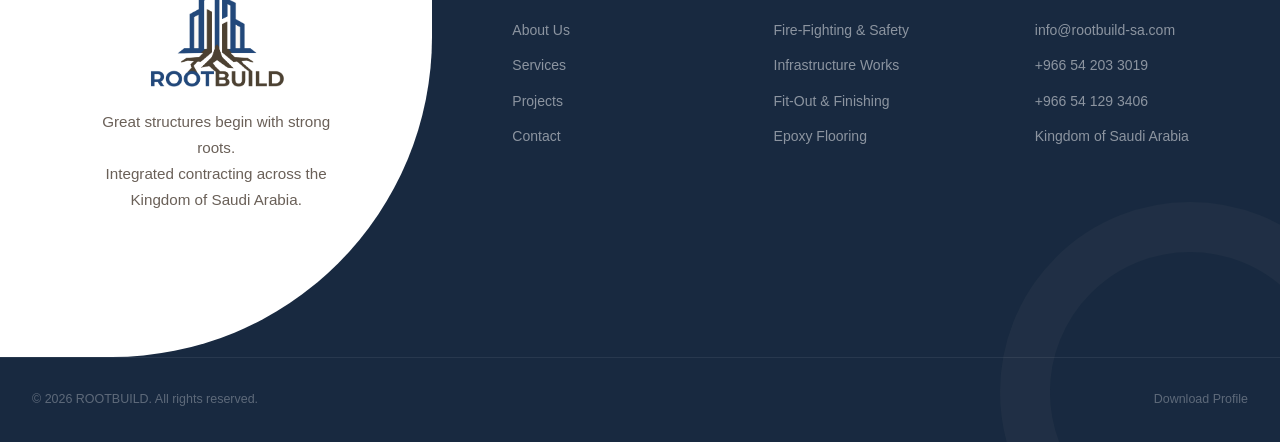
==== commit 23df7d3d: "test" ====
--- a/about.html
+++ b/about.html
@@ -113,18 +113,6 @@
     </div>
   </section>
 
-  <!-- STATS -->
-  <section class="stats">
-    <div class="container">
-      <div class="stats__grid">
-        <div class="stats__item reveal-on-scroll"><span class="stats__number">8</span><span class="stats__label">Integrated service specialties</span></div>
-        <div class="stats__item reveal-on-scroll"><span class="stats__number">12+</span><span class="stats__label">Major fire-protection projects delivered</span></div>
-        <div class="stats__item reveal-on-scroll"><span class="stats__number">6</span><span class="stats__label">Regions served across Saudi Arabia</span></div>
-        <div class="stats__item reveal-on-scroll"><span class="stats__number">100%</span><span class="stats__label">Compliance with SBC & Civil Defence</span></div>
-      </div>
-    </div>
-  </section>
-
   <!-- MESSAGE FROM MANAGEMENT -->
   <section class="message">
     <div class="container">
--- a/css/style.css
+++ b/css/style.css
@@ -99,19 +99,39 @@
     justify-content:space-between;
 }
 .nav.scrolled{background:rgb(249 249 249 / 97%);backdrop-filter:blur(14px);box-shadow:0 2px 24px rgba(0,0,0,.2);padding:.65rem var(--space-md)} 
-.nav__logo-img{height:52px;width:auto;transition:height var(--transition)}
+
+.nav__logo{
+  display:flex;
+  align-items:center;
+  gap:12px;
+}
+
+.nav__logo-text{
+  display:flex;
+  flex-direction:column;
+  line-height:1.1;
+}
+
+.nav__logo-subtitle{
+  display:block;
+  font-size:0.68rem;
+  font-weight:800;
+  letter-spacing:0.18em;
+  text-transform:uppercase;
+  color:#20578b;
+  line-height:1.2;
+  margin-top:2px;
+  white-space:nowrap;
+}
+
+.nav__logo-img{height:60px;width:auto;transition:height var(--transition)}
 .nav__logoName-img{height:100px;width:auto;transition:height var(--transition)}
 
-.nav__logo{
-    display:flex;
-    align-items:center;
-    gap:12px;
-}
 .nav.scrolled .nav__logo-img{height:38px}
 /* SVG fallback logo-word (used in footer + pages without image) */
 .nav__logo-mark{flex-shrink:0}
 .nav__logo-mark path{fill:none;stroke:currentColor;stroke-width:2.2}
-.nav__logo-word{font-family:var(--font-display);font-size:1.3rem;font-weight:700;color:var(--navy);letter-spacing:.01em;line-height:1}
+.nav__logo-word{font-family:var(--font-display);font-size:1.8rem;font-weight:700;color:var(--navy);letter-spacing:.01em;line-height:1}
 .nav__logo-word em{font-style:normal;color:var(--brown)}
 .nav.scrolled .nav__logo-word{font-size:1.1rem}
 .nav__links{
@@ -226,6 +246,19 @@
     background: #f5f5f5;
 }
 @media (max-width: 768px){
+  .nav__logo-img{height:54px;width:auto;transition:height var(--transition)}
+.nav__logo-word{font-family:var(--font-display);font-size:1.3rem;font-weight:700;color:var(--navy);letter-spacing:.01em;line-height:1}
+.nav__logo-subtitle{
+  display:block;
+  font-size:0.5rem;
+  font-weight:700;
+  letter-spacing:0.18em;
+  text-transform:uppercase;
+  color:#20578b;
+  line-height:1.2;
+  margin-top:2px;
+  white-space:nowrap;
+}
     .nav__links{
         position:absolute;
         top:100%;
--- a/css/home.css
+++ b/css/home.css
@@ -376,6 +376,31 @@
 .profile-contact-link:hover span { transform: translateX(4px); }
 
 /* Profile book cover */
+.profile-cover{
+  width:100%;
+  display:flex;
+  justify-content:center;
+}
+
+.profile-cover__img{
+  width:100%;
+  max-width:420px;
+  height:auto;
+  display:block;
+  border-radius:16px;
+  box-shadow:0 20px 50px rgba(0,0,0,.15);
+  transition:transform .4s ease;
+}
+
+.profile-cover__img:hover{
+  transform:translateY(-6px);
+}
+
+@media (max-width:768px){
+  .profile-cover__img{
+    max-width:320px;
+  }
+}
 .profile-visual {
   position: relative;
   flex-shrink: 0;
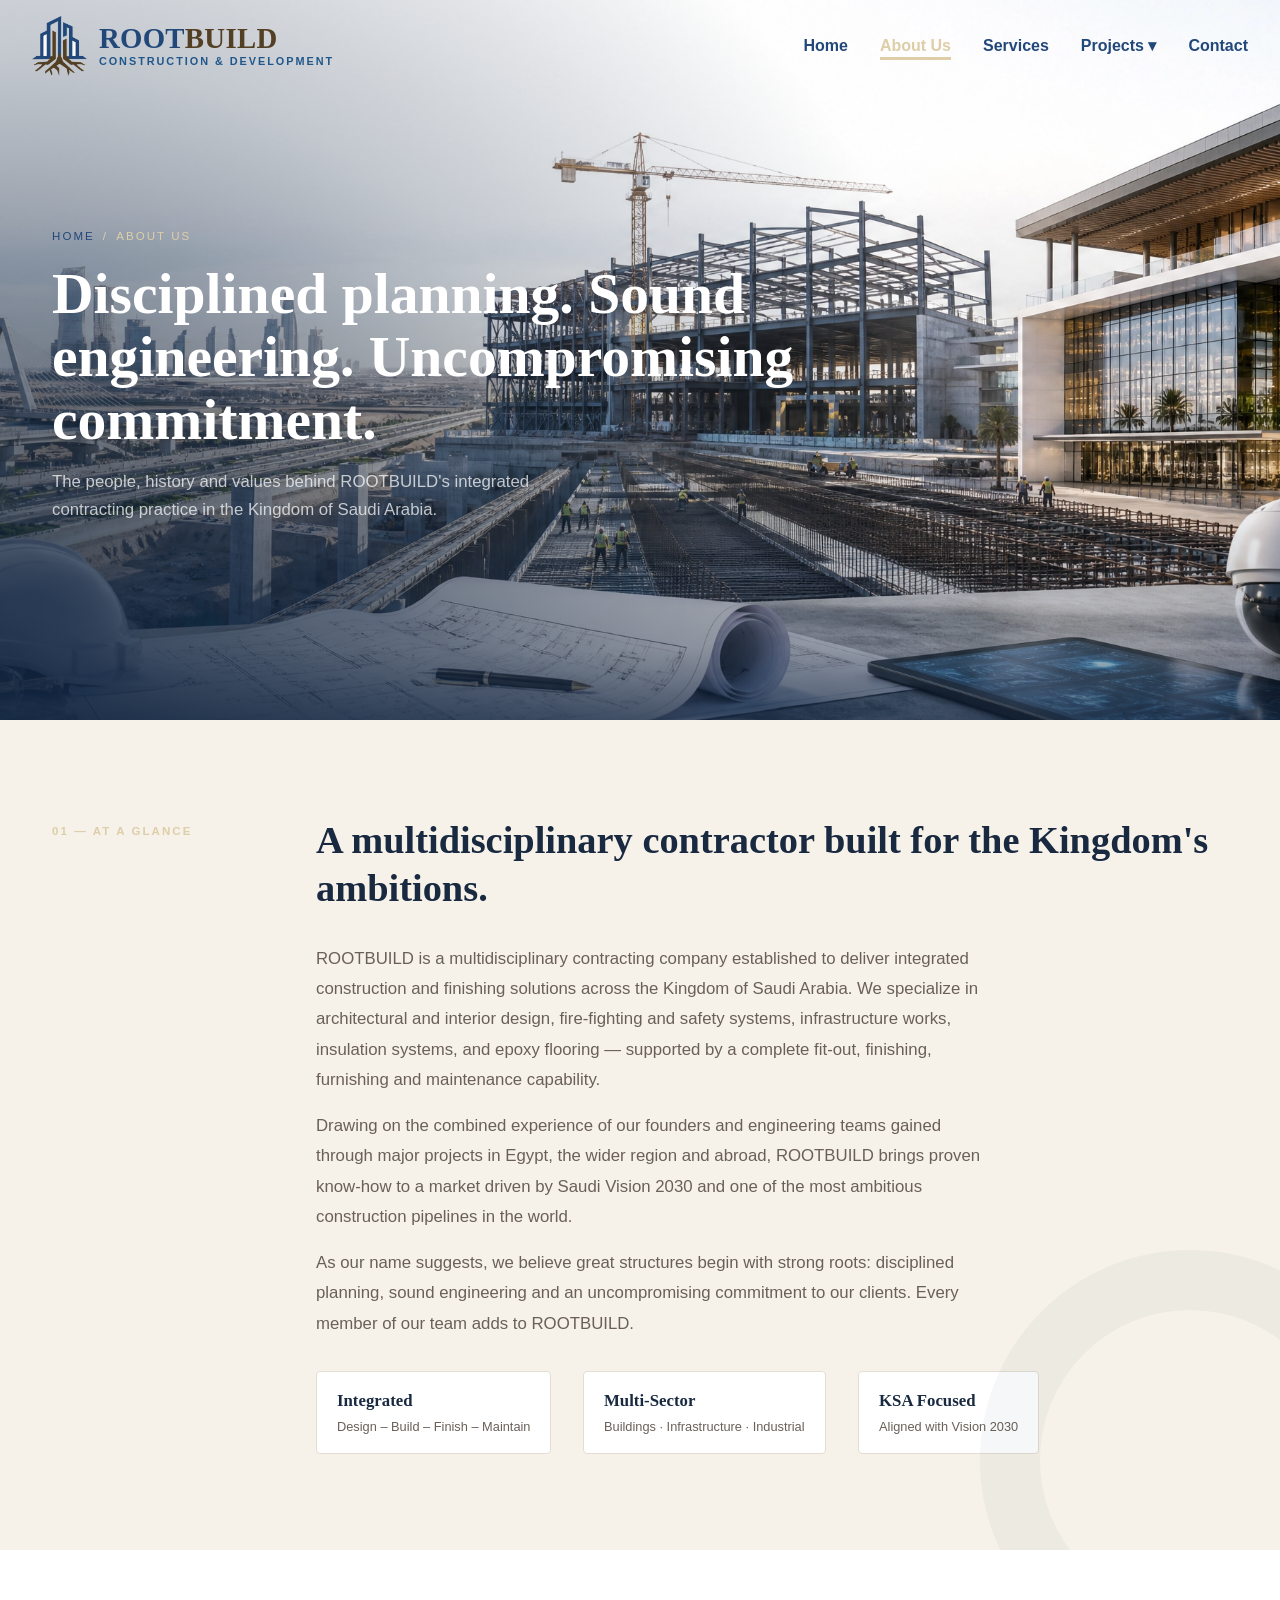
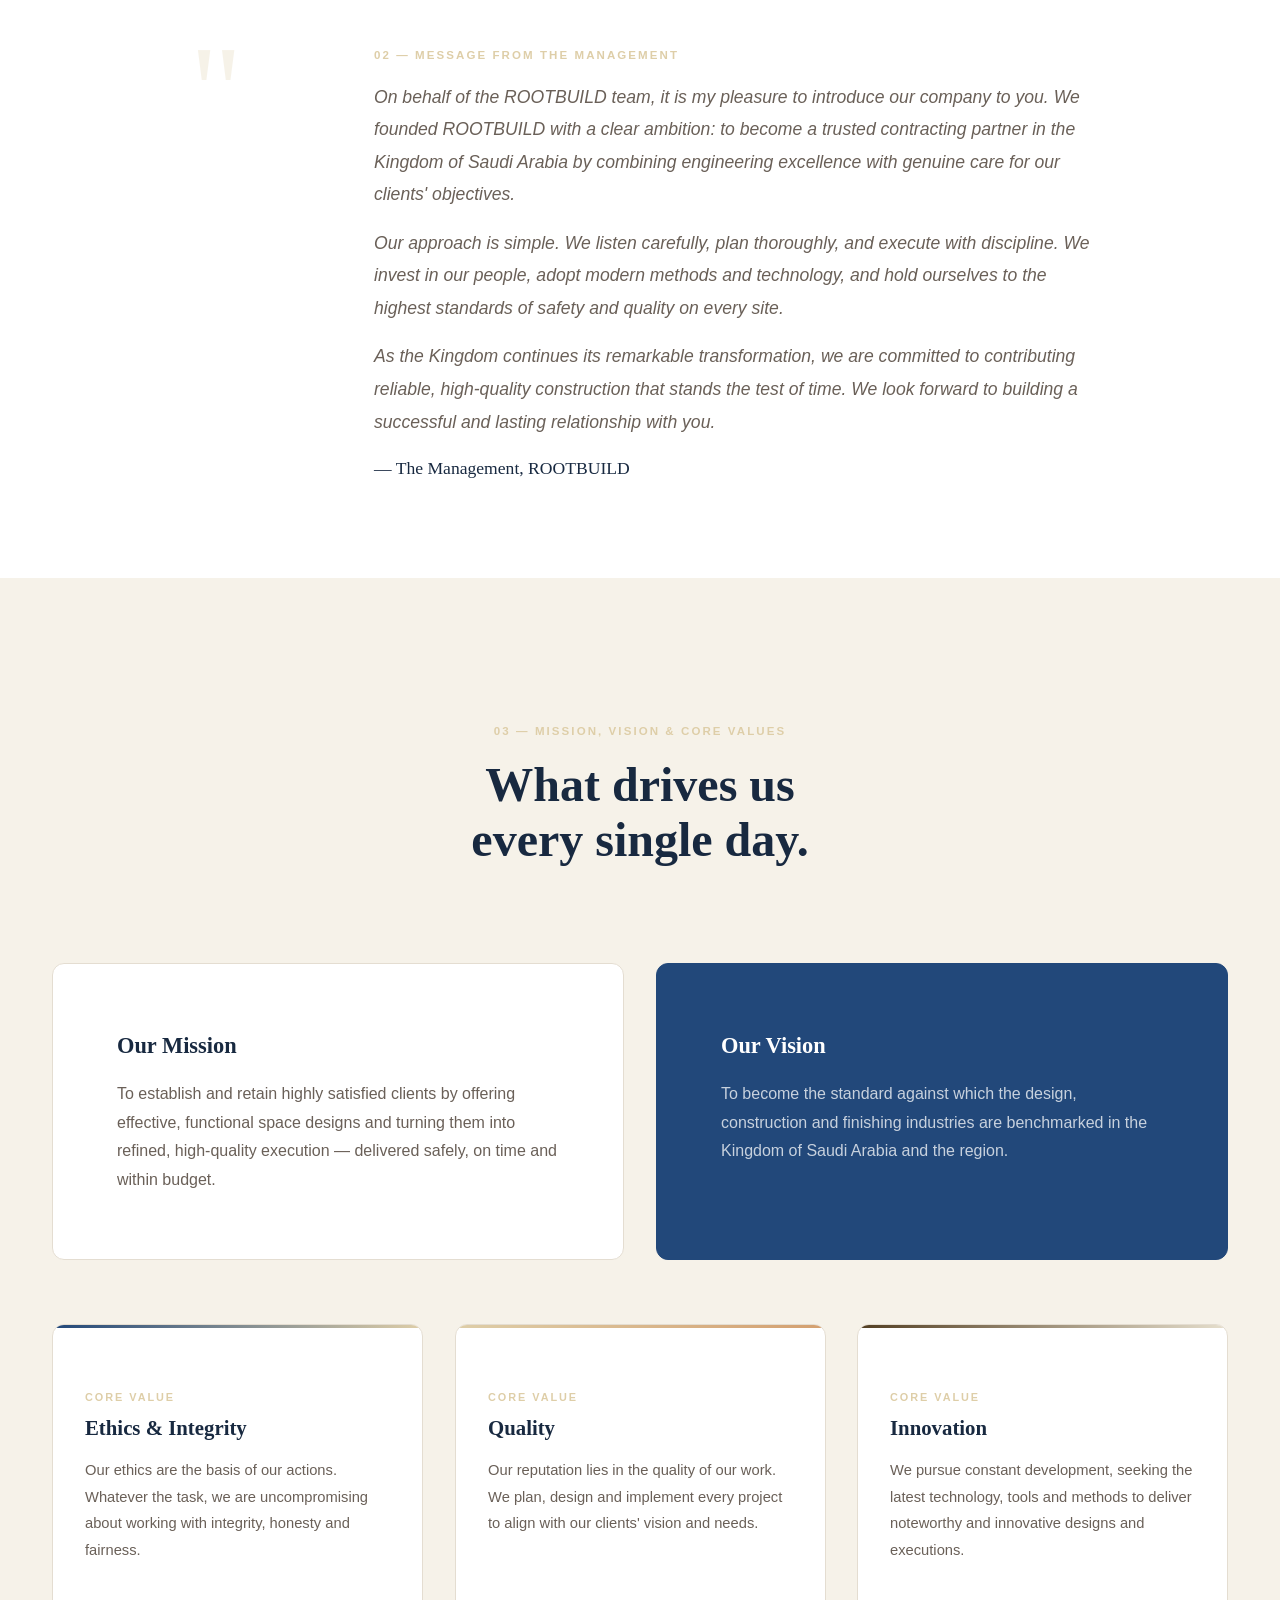
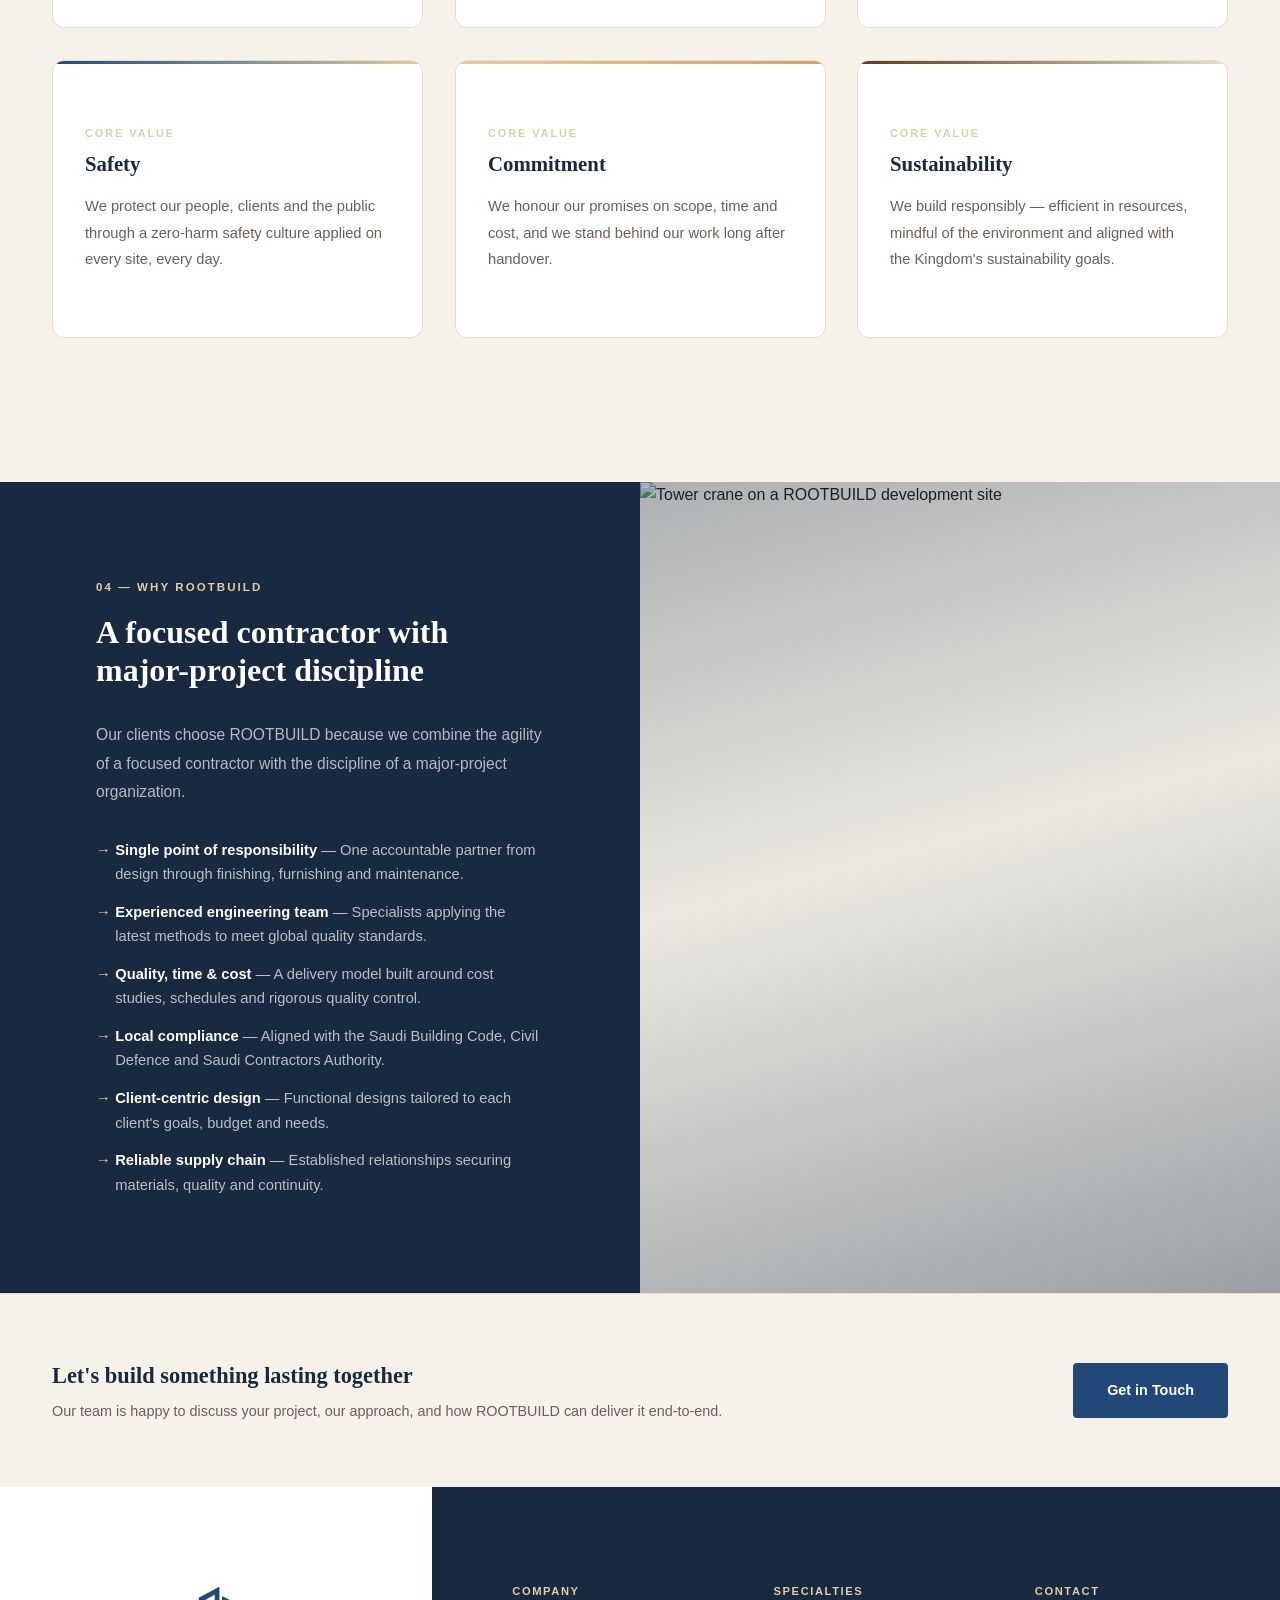
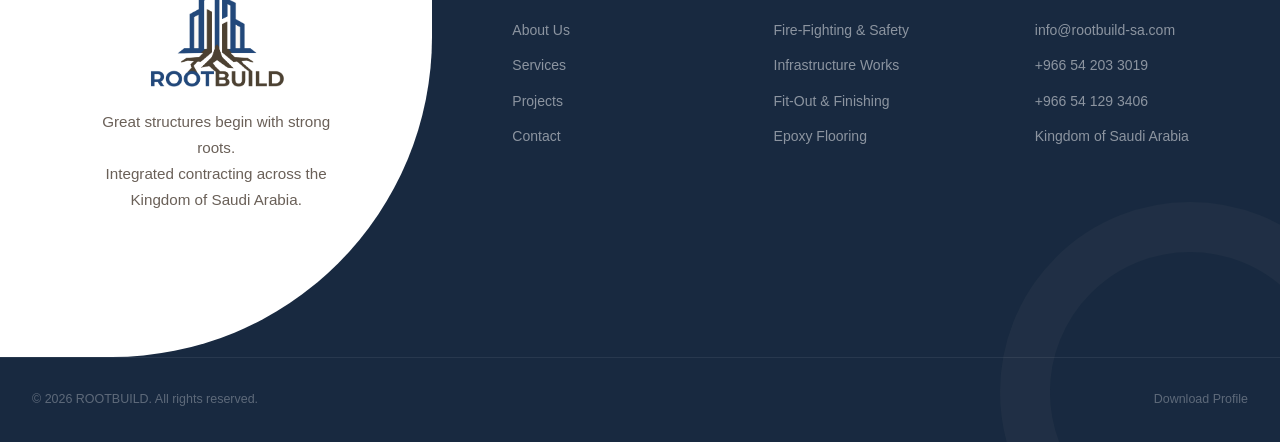
==== commit 8186f914: "added profile company" ====
--- a/about.html
+++ b/about.html
@@ -23,12 +23,19 @@
 <nav class="nav" id="nav">
   <div class="nav__inner">
 
-    <a href="index.html" class="nav__logo">
-      <img src="assets/logo.png" alt="ROOTBUILD" class="nav__logo-img" />
-      <span class="nav__logo-word">
-        ROOT<em>BUILD</em>
-      </span>
-    </a>
+     <a href="index.html" class="nav__logo">
+  <img src="assets/logo.png" alt="ROOTBUILD" class="nav__logo-img" />
+
+  <div class="nav__logo-text">
+    <span class="nav__logo-word">
+      ROOT<em>BUILD</em>
+    </span>
+
+    <span class="nav__logo-subtitle">
+      Construction &amp; Development
+    </span>
+  </div>
+</a>
     <ul class="nav__links" id="navLinks">
      <li><a href="index.html">Home</a></li>
       <li class="active"><a href="about.html">About Us</a></li>
--- a/css/style.css
+++ b/css/style.css
@@ -131,7 +131,7 @@
 /* SVG fallback logo-word (used in footer + pages without image) */
 .nav__logo-mark{flex-shrink:0}
 .nav__logo-mark path{fill:none;stroke:currentColor;stroke-width:2.2}
-.nav__logo-word{font-family:var(--font-display);font-size:1.8rem;font-weight:700;color:var(--navy);letter-spacing:.01em;line-height:1}
+.nav__logo-word{font-family: 'Pliant';font-size:1.8rem;font-weight:700;color:var(--navy);letter-spacing:.01em;line-height:1}
 .nav__logo-word em{font-style:normal;color:var(--brown)}
 .nav.scrolled .nav__logo-word{font-size:1.1rem}
 .nav__links{
--- a/css/home.css
+++ b/css/home.css
@@ -384,7 +384,7 @@
 
 .profile-cover__img{
   width:100%;
-  max-width:420px;
+  max-width:336px;
   height:auto;
   display:block;
   border-radius:16px;
@@ -400,6 +400,13 @@
   .profile-cover__img{
     max-width:320px;
   }
+  .profile-inner {
+  display: grid;
+  grid-template-columns: 1fr auto;
+  gap:4rem;
+  align-items: center;
+  position: relative;
+}
 }
 .profile-visual {
   position: relative;
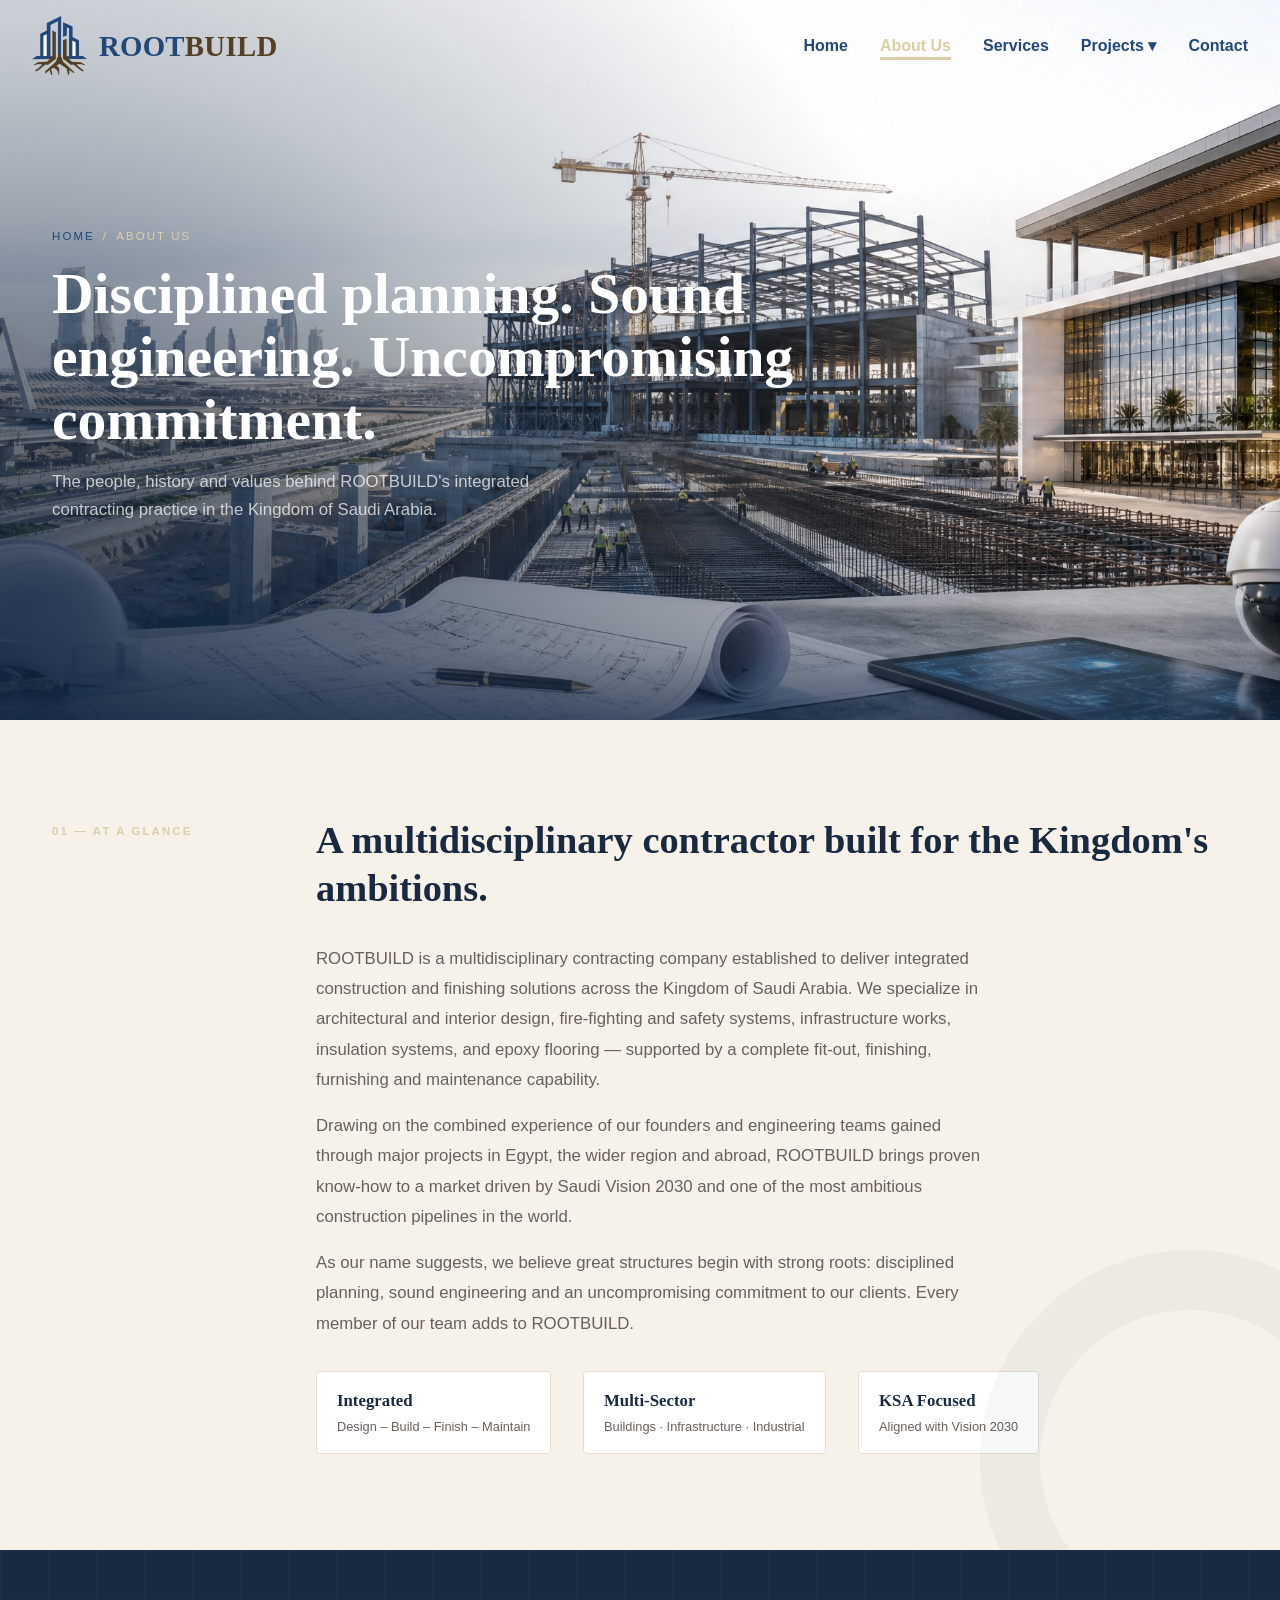
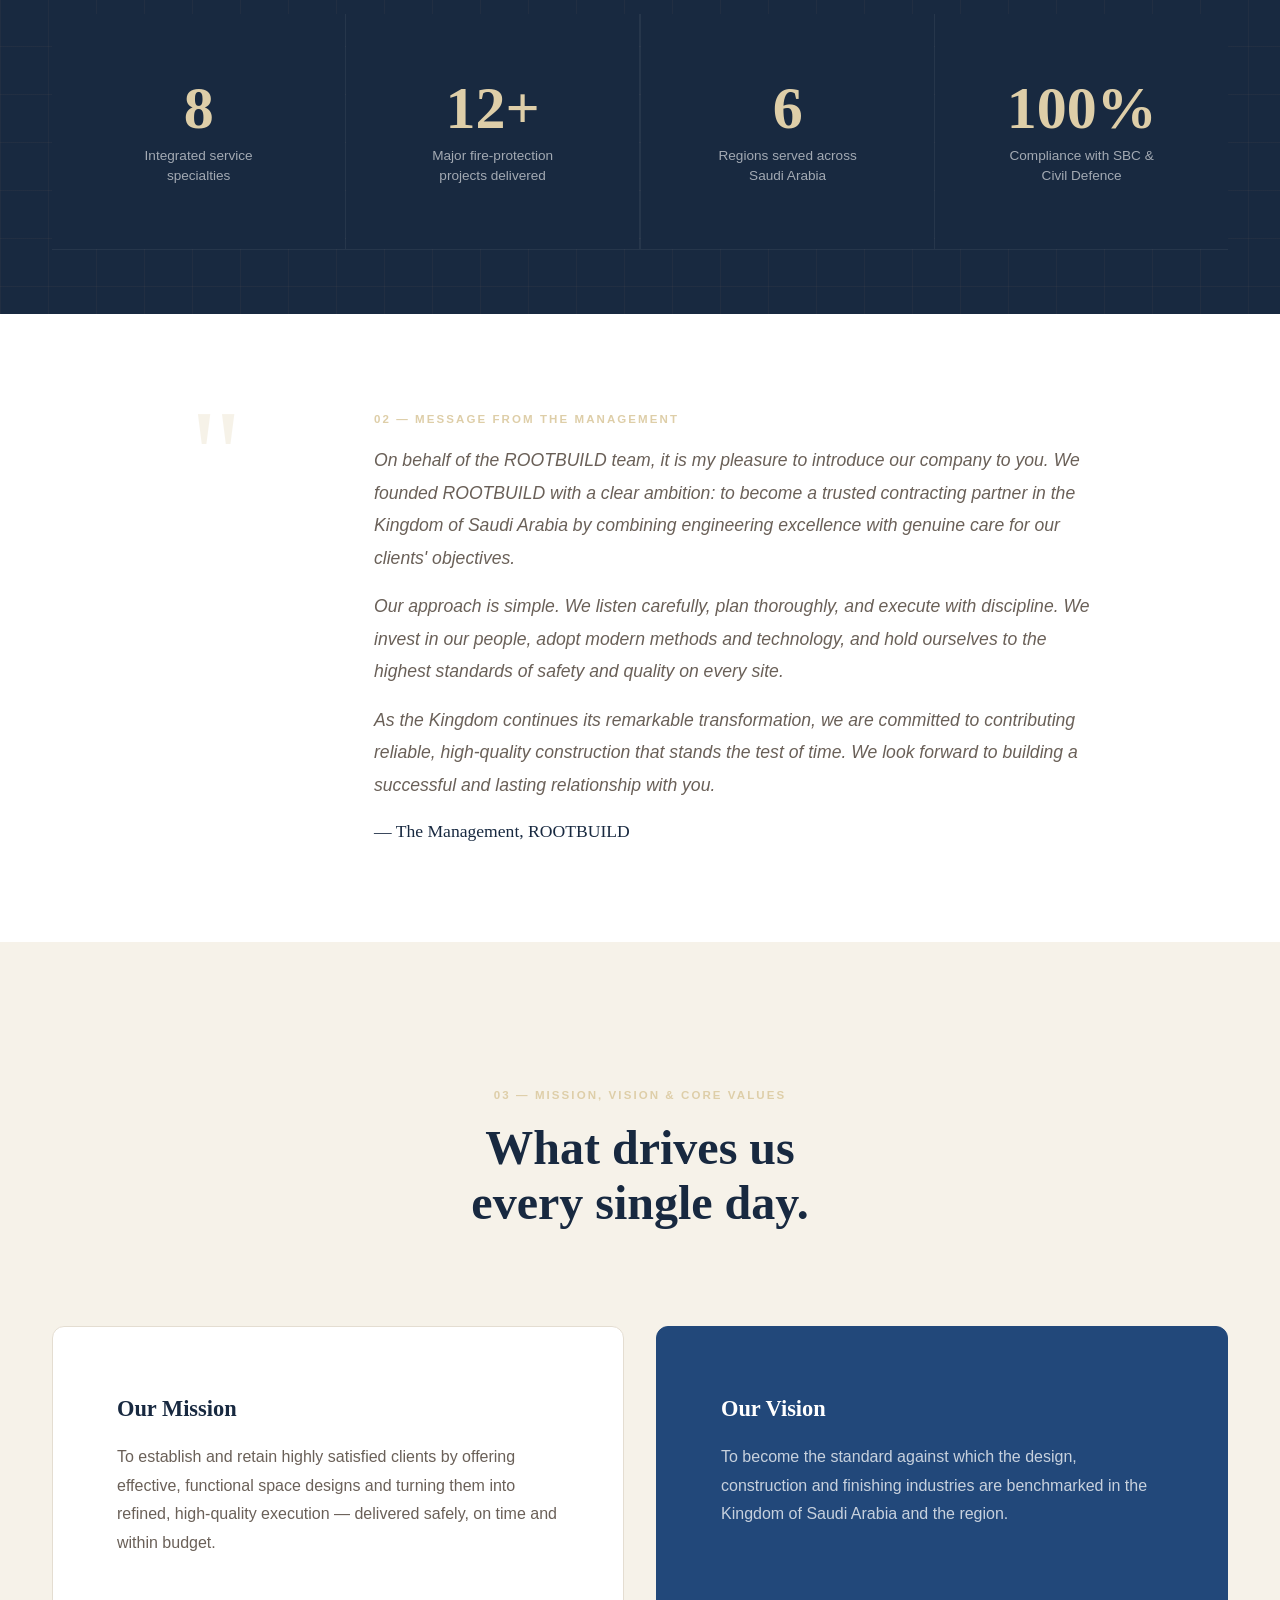
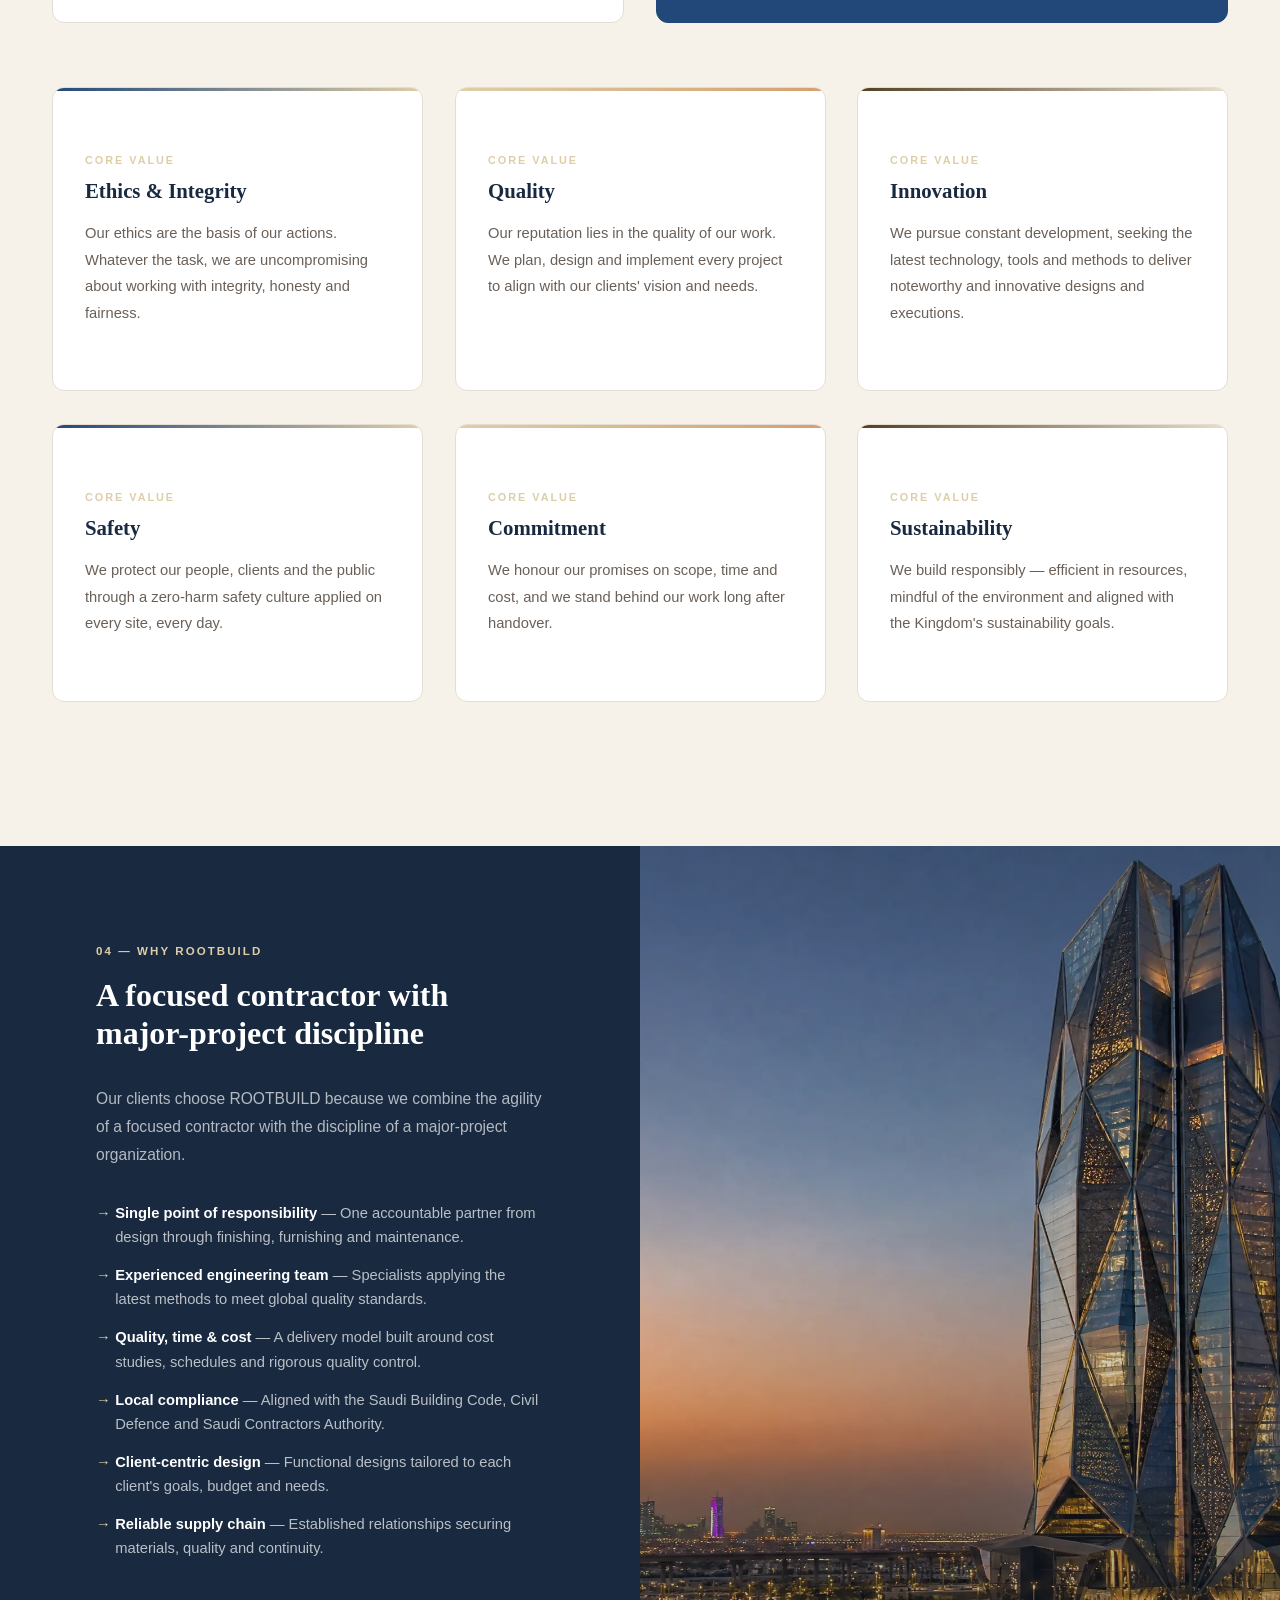
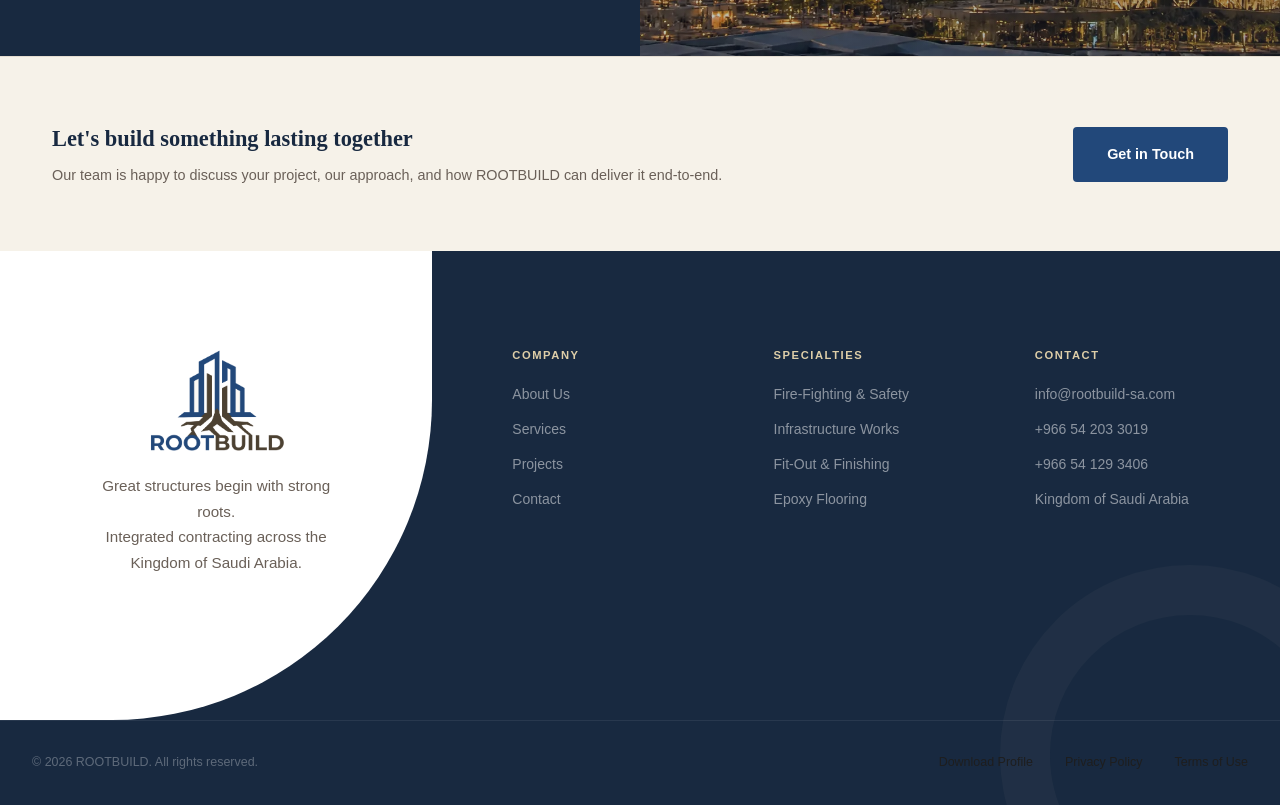
==== commit 2afd43d2: "finished" ====
--- a/about.html
+++ b/about.html
@@ -12,49 +12,37 @@
   <link href="https://fonts.googleapis.com/css2?family=Playfair+Display:wght@400;600;700&family=DM+Sans:wght@300;400;500;600&display=swap" rel="stylesheet" />
 </head>
 <body>
-<div id="page-loader" class="page-loader">
-  <div class="page-loader__bg"></div>
-  <div class="page-loader__content">
-    <img src="assets/logo.png" alt="ROOTBUILD" class="page-loader__logo" />
-    <div class="page-loader__ring"></div>
-  </div>
-</div>
+
   <!-- ============ NAVIGATION ============ -->
-<nav class="nav" id="nav">
+ <nav class="nav" id="nav">
   <div class="nav__inner">
 
-     <a href="index.html" class="nav__logo">
-  <img src="assets/logo.png" alt="ROOTBUILD" class="nav__logo-img" />
-
-  <div class="nav__logo-text">
-    <span class="nav__logo-word">
-      ROOT<em>BUILD</em>
-    </span>
-
-    <span class="nav__logo-subtitle">
-      Construction &amp; Development
-    </span>
-  </div>
-</a>
-    <ul class="nav__links" id="navLinks">
-     <li><a href="index.html">Home</a></li>
-      <li class="active"><a href="about.html">About Us</a></li>
+    <a href="index.html" class="nav__logo">
+      <img src="assets/logo.png" alt="ROOTBUILD" class="nav__logo-img" />
+      <span class="nav__logo-word">
+        ROOT<em>BUILD</em>
+      </span>
+    </a>
+
+<ul class="nav__links" id="navLinks">
+         <li><a href="index.html">Home</a></li>
+       <li class="active"><a href="about.html">About Us</a></li>
       <li><a href="services.html">Services</a></li>
-      <li class="nav__dropdown">
-        <button type="button" class="nav__dropdown-toggle">
-          Projects ▾
-        </button>
-        <ul class="dropdown-menu">
-          <li><a href="fitout-projects.html">Finishing Works</a></li>
-          <li><a href="fire-projects.html">Fire Protection Works</a></li>
-          <li><a href="industrial-projects.html">Industrial Works</a></li>
-          <li><a href="landscape-projects.html">Landscape Works</a></li>
-        </ul>
-      </li>
-      <li><a href="contact.html">Contact</a></li>
+ <li class="nav__dropdown">
+    <button type="button" class="nav__dropdown-toggle">
+        Projects ▾
+    </button>
+
+    <ul class="dropdown-menu">
+        <li><a href="fitout-projects.html">Finishing Works</a></li>
+        <li><a href="fire-projects.html">Fire Protection Works</a></li>
+        <li><a href="industrial-projects.html">Industrial Works</a></li>
+        <li><a href="landscape-projects.html">Landscape Works</a></li>
     </ul>
-
-    
+</li>      <li><a href="contact.html">Contact</a></li>
+    </ul>
+
+      
     <button class="nav__hamburger" id="hamburger" aria-label="Toggle menu" aria-expanded="false">
       <span></span><span></span><span></span>
     </button>
@@ -120,6 +108,18 @@
     </div>
   </section>
 
+  <!-- STATS -->
+  <section class="stats">
+    <div class="container">
+      <div class="stats__grid">
+        <div class="stats__item reveal-on-scroll"><span class="stats__number">8</span><span class="stats__label">Integrated service specialties</span></div>
+        <div class="stats__item reveal-on-scroll"><span class="stats__number">12+</span><span class="stats__label">Major fire-protection projects delivered</span></div>
+        <div class="stats__item reveal-on-scroll"><span class="stats__number">6</span><span class="stats__label">Regions served across Saudi Arabia</span></div>
+        <div class="stats__item reveal-on-scroll"><span class="stats__number">100%</span><span class="stats__label">Compliance with SBC & Civil Defence</span></div>
+      </div>
+    </div>
+  </section>
+
   <!-- MESSAGE FROM MANAGEMENT -->
   <section class="message">
     <div class="container">
@@ -218,7 +218,7 @@
     </div>
     <div class="spotlight__image">
       <div class="spotlight__photo">
-        <img src="https://images.unsplash.com/photo-1535732759880-bbd5c7265e3f?auto=format&fit=crop&w=1200&q=80" alt="Tower crane on a ROOTBUILD development site" loading="lazy" />
+        <img src="assets/saudi_modern_skyscraper.webp" alt="Tower crane on a ROOTBUILD development site" loading="lazy" />
       </div>
     </div>
   </section>
@@ -277,7 +277,8 @@
         <p>© 2026 ROOTBUILD. All rights reserved.</p>
         <div class="footer__bottom-links">
           <a href="documents/ROOTBUILD_Company_Profile_2026.pdf" download>Download Profile</a>
-  
+          <a href="#">Privacy Policy</a>
+          <a href="#">Terms of Use</a>
         </div>
       </div>
     </div>
--- a/css/style.css
+++ b/css/style.css
@@ -1021,7 +1021,7 @@
 .footer__bottom{padding:var(--space-md) var(--space-md) 0;border-top:1px solid rgba(255,255,255,.07);display:flex;justify-content:space-between;align-items:center;flex-wrap:wrap;gap:var(--space-sm);position:relative;z-index:1}
 .footer__bottom p{font-size:.78rem;color:rgba(255,255,255,.3)}
 .footer__bottom-links{display:flex;gap:var(--space-md)}
-.footer__bottom-links a{font-size:.78rem;color:rgba(255,255,255,.3);transition:color var(--transition)}
+.footer__bottom-links a{font-size:.78rem;transition:color var(--transition)}
 .footer__bottom-links a:hover{color:rgba(255,255,255,.65)}
 @media(max-width:1024px){
   .footer__brand{border-radius:0 0 120px 0;padding:var(--space-xl) var(--space-md) var(--space-xl)}
